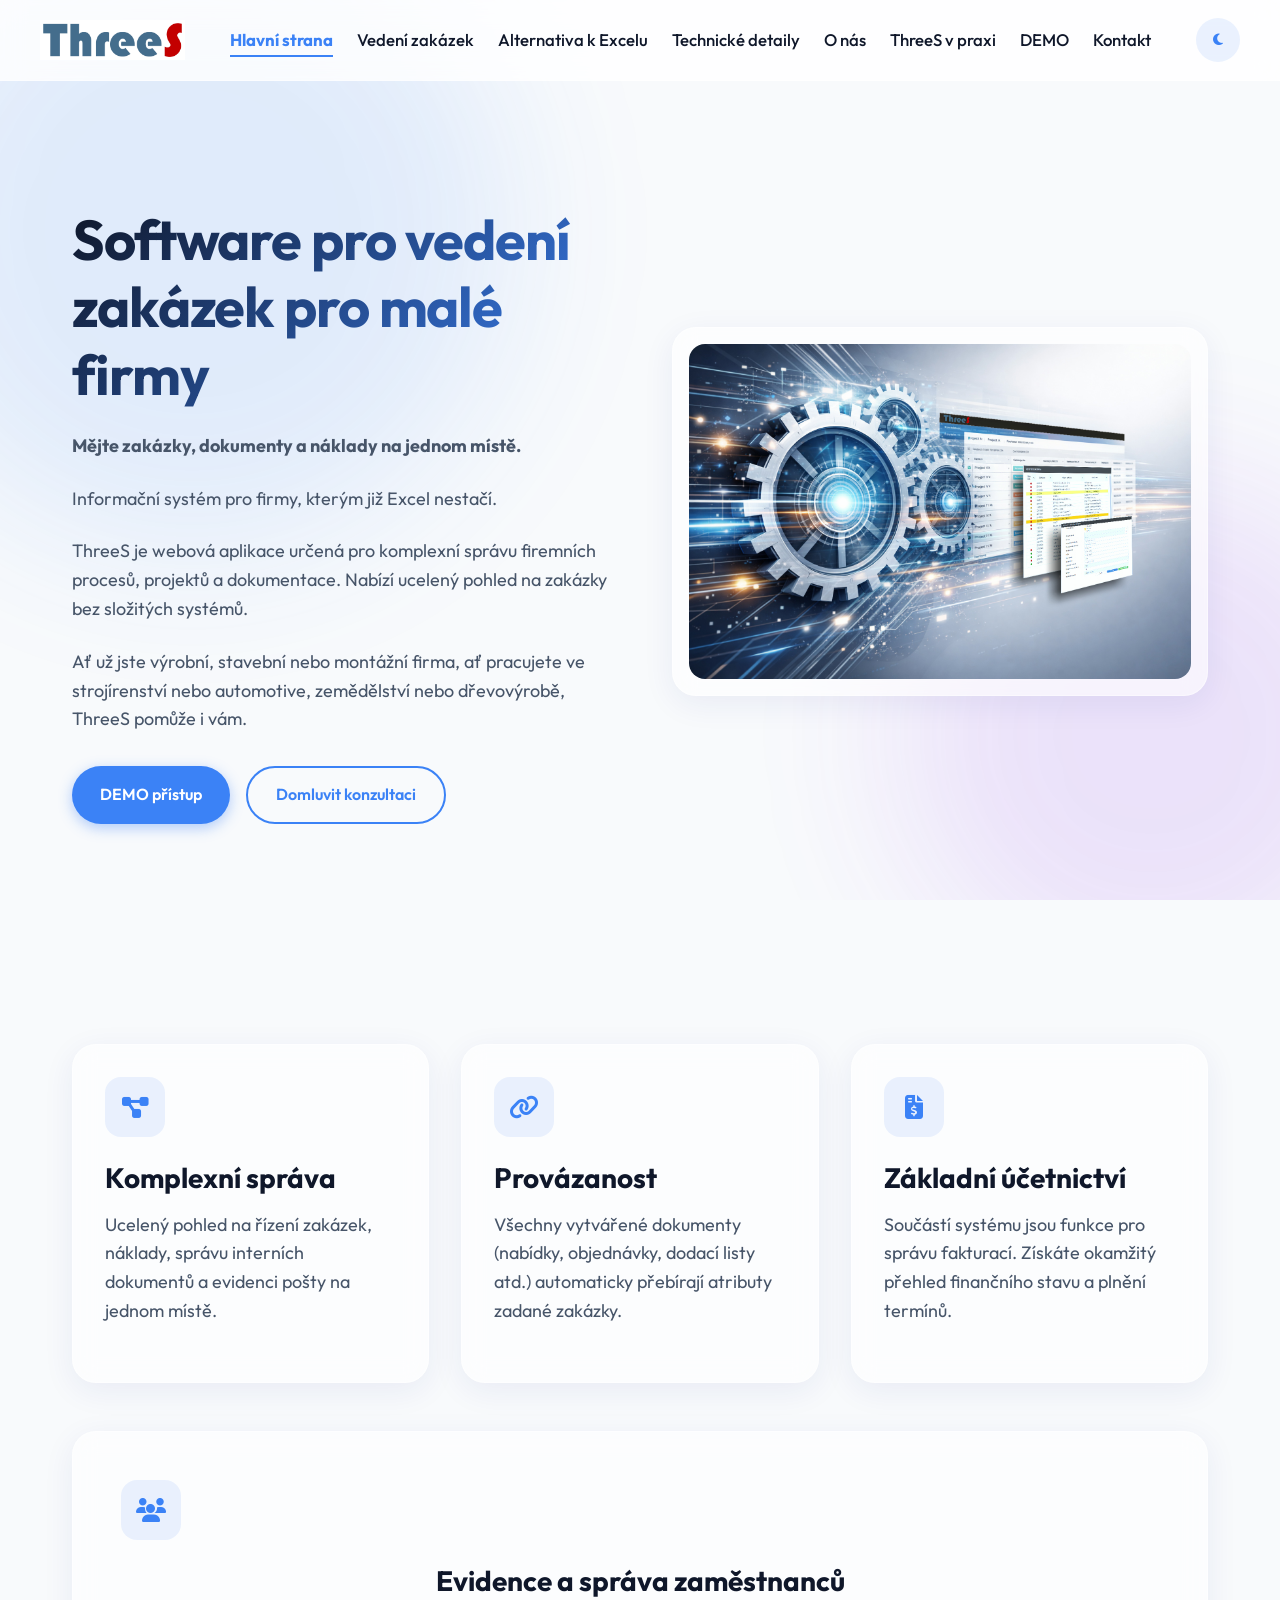
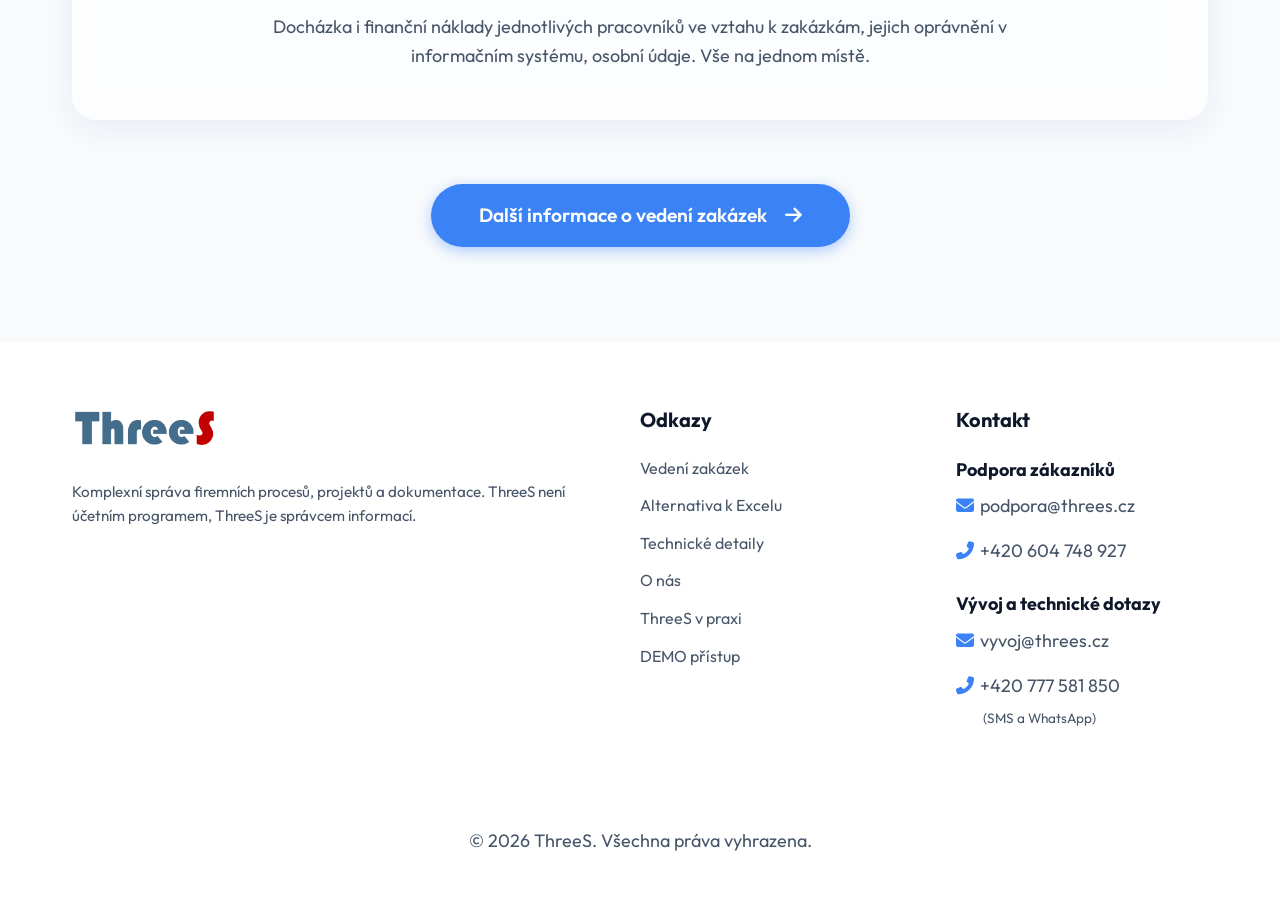
==== index.html @ 2e1f3df0 "feat: replace favicon with SVG version for improved scalability and performance" ====
<!DOCTYPE html>
<html lang="cs">
<head>
    <meta charset="UTF-8">
    <meta name="viewport" content="width=device-width, initial-scale=1.0">
    <!-- Unikátní SEO Meta Tagy -->
    <title>Software pro vedení zakázek pro malé firmy | ThreeS</title>
    <meta name="description" content="Informační systém pro malé firmy, kterým již Excel nestačí. Mějte zakázky, dokumenty a náklady na jednom místě díky softwaru na řízení zakázek ThreeS.">
    <meta name="keywords" content="software na řízení zakázek, informační systém pro malé firmy, správce informací, evidence zakázek">
    <link rel="canonical" href="https://threes.cz/index.html">
    
    <!-- Open Graph / Facebook -->
    <meta property="og:type" content="website">
    <meta property="og:url" content="https://threes.cz/">
    <meta property="og:title" content="Software pro vedení zakázek pro malé firmy | ThreeS">
    <meta property="og:description" content="Informační systém pro malé firmy, kterým již Excel nestačí. Mějte zakázky, dokumenty a náklady na jednom místě.">
    <meta property="og:image" content="https://threes.cz/images/obrazek_1.jpg">

    <!-- Twitter -->
    <meta property="twitter:card" content="summary_large_image">
    <meta property="twitter:url" content="https://threes.cz/">
    <meta property="twitter:title" content="Software pro vedení zakázek pro malé firmy | ThreeS">
    <meta property="twitter:description" content="Informační systém pro malé firmy, kterým již Excel nestačí. Mějte zakázky, dokumenty a náklady na jednom místě.">
    <meta property="twitter:image" content="https://threes.cz/images/obrazek_1.jpg">

    <!-- Structured Data -->
    <script type="application/ld+json">
    {
      "@context": "https://schema.org",
      "@type": "SoftwareApplication",
      "name": "ThreeS",
      "operatingSystem": "Windows",
      "applicationCategory": "BusinessApplication",
      "description": "Informační systém pro malé firmy pro vedení zakázek, dokumentů a nákladů.",
      "offers": {
        "@type": "Offer",
        "price": "0",
        "priceCurrency": "CZK"
      }
    }
    </script>
    
    <link rel="icon" type="image/svg+xml" href="images/favicon.svg">
    <link rel="stylesheet" href="style.css">
    <link rel="stylesheet" href="https://cdnjs.cloudflare.com/ajax/libs/font-awesome/6.4.0/css/all.min.css">

    <!-- Google tag (gtag.js) -->
    <script async src="https://www.googletagmanager.com/gtag/js?id=G-LF1TDYRYJ9"></script>
    <script>
    window.dataLayer = window.dataLayer || [];
    function gtag(){dataLayer.push(arguments);}
    gtag('js', new Date());

    gtag('config', 'G-LF1TDYRYJ9');
    </script>
</head>
<body>
    <div class="bg-blobs">
        <div class="blob blob-1"></div>
        <div class="blob blob-2"></div>
    </div>

    <!-- Sdílený Header -->
    <header>
        <div class="container nav-container">
            <a href="index.html" class="logo">
                <img src="images/logo_ThreeS.jpg" alt="ThreeS Logo" id="nav-logo">
            </a>
            <nav class="nav-links">
                <a href="index.html">Hlavní strana</a>
                <a href="vedeni-zakazek.html">Vedení zakázek</a>
                <a href="alternativa-excel.html">Alternativa k Excelu</a>
                <a href="technicke-detaily.html">Technické detaily</a>
                <a href="o-nas.html">O nás</a>
                <a href="threes-praxe.html">ThreeS v praxi</a>
                <a href="demo.html">DEMO</a>
                <a href="kontakt.html">Kontakt</a>
            </nav>
            <button class="theme-toggle" id="theme-toggle" aria-label="Přepnout motiv">
                <i class="fas fa-moon"></i>
            </button>
        </div>
    </header>

    <!-- Homepage Obsah -->
    <section class="hero" id="domu">
        <div class="container hero-grid">
            <div class="hero-content reveal active">
                <h1>Software pro vedení zakázek pro malé firmy</h1>
                <p><strong>Mějte zakázky, dokumenty a náklady na jednom místě.</strong></p>
                <p>Informační systém pro firmy, kterým již Excel nestačí.</p>
                <p>ThreeS je webová aplikace určená pro komplexní správu firemních procesů, projektů a dokumentace. Nabízí ucelený pohled na zakázky bez složitých systémů.</p>
                <p>Ať už jste výrobní, stavební nebo montážní firma, ať pracujete ve strojírenství nebo automotive, zemědělství nebo dřevovýrobě, ThreeS pomůže i vám.</p>
                
                <div class="hero-actions">
                    <a href="demo.html" class="btn btn-primary">DEMO přístup</a>
                    <a href="mailto:podpora@threes.cz" class="btn btn-outline">Domluvit konzultaci</a>
                </div>
            </div>
            
            <div class="hero-image-wrap reveal active">
                <!-- Interaktivní bublina jako tooltip na :hover -->
                <div class="glass-card" data-tooltip="Přesnost. Spolehlivost. Řád. ThreeS.">
                    <img src="images/obrazek_1.jpg" alt="Aplikace ThreeS ukázka" loading="lazy">
                </div>
            </div>
        </div>
    </section>

    <!-- Funkce sekce stávající jako dříve, avšak s přesunem do kontextu v2 -->
    <section class="section">
        <div class="container">
            <div class="features-grid">
                <div class="glass-card feature-card reveal">
                    <div class="feature-icon"><i class="fas fa-project-diagram"></i></div>
                    <h3>Komplexní správa</h3>
                    <p>Ucelený pohled na řízení zakázek, náklady, správu interních dokumentů a evidenci pošty na jednom místě.</p>
                </div>
                <div class="glass-card feature-card reveal" style="transition-delay: 0.1s;">
                    <div class="feature-icon"><i class="fas fa-link"></i></div>
                    <h3>Provázanost</h3>
                    <p>Všechny vytvářené dokumenty (nabídky, objednávky, dodací listy atd.) automaticky přebírají atributy zadané zakázky.</p>
                </div>
                <div class="glass-card feature-card reveal" style="transition-delay: 0.2s;">
                    <div class="feature-icon"><i class="fas fa-file-invoice-dollar"></i></div>
                    <h3>Základní účetnictví</h3>
                    <p>Součástí systému jsou funkce pro správu fakturací. Získáte okamžitý přehled finančního stavu a plnění termínů.</p>
                </div>
            </div>
            
            <div class="glass-card reveal" style="margin-top: 3rem; text-align: center; padding: 3rem;">
                <div class="feature-icon" style="justify-content: center;"><i class="fas fa-users"></i></div>
                <h3 style="margin-top: 1rem;">Evidence a správa zaměstnanců</h3>
                <p style="max-width: 800px; margin: 0 auto;">Docházka i finanční náklady jednotlivých pracovníků ve vztahu k zakázkám, jejich oprávnění v informačním systému, osobní údaje. Vše na jednom místě.</p>
            </div>
            
            <div class="has-text-centered" style="margin-top: 4rem; text-align: center;">
                <a href="vedeni-zakazek.html" class="btn btn-primary" style="padding: 1rem 3rem; font-size: 1.2rem;">Další informace o vedení zakázek <i class="fas fa-arrow-right" style="margin-left: 10px;"></i></a>
            </div>
        </div>
    </section>

    <!-- Sdílený Footer -->
    <footer>
        <div class="container">
            <div class="footer-grid">
                <div class="footer-col">
                    <a href="index.html" class="logo" style="margin-bottom: 1rem; display: inline-flex;">
                        <img src="images/logo_ThreeS.jpg" alt="ThreeS Logo">
                    </a>
                    <p style="font-size: 0.95rem; margin-top: 1rem;">Komplexní správa firemních procesů, projektů a dokumentace. ThreeS není účetním programem, ThreeS je správcem informací.</p>
                </div>
                <div class="footer-col">
                    <h3>Odkazy</h3>
                    <ul class="footer-links">
                        <li><a href="vedeni-zakazek.html">Vedení zakázek</a></li>
                        <li><a href="alternativa-excel.html">Alternativa k Excelu</a></li>
                        <li><a href="technicke-detaily.html">Technické detaily</a></li>
                        <li><a href="o-nas.html">O nás</a></li>
                        <li><a href="threes-praxe.html">ThreeS v praxi</a></li>
                        <li><a href="demo.html">DEMO přístup</a></li>
                    </ul>
                </div>
                <div class="footer-col footer-contact">
                    <h3>Kontakt</h3>
                    <p style="font-weight: bold; margin-bottom: 0.5rem; color: var(--text-primary);">Podpora zákazníků</p>
                    <p><a href="mailto:podpora@threes.cz" style="color: inherit; text-decoration: none;"><i class="fas fa-envelope" style="color: var(--accent-color); width: 20px;"></i> podpora@threes.cz</a></p>
                    <p><a href="tel:+420604748927" style="color: inherit; text-decoration: none;"><i class="fas fa-phone-alt" style="color: var(--accent-color); width: 20px;"></i> +420 604 748 927</a></p>
                    
                    <p style="font-weight: bold; margin-top: 1.5rem; margin-bottom: 0.5rem; color: var(--text-primary);">Vývoj a technické dotazy</p>
                    <p><a href="mailto:vyvoj@threes.cz" style="color: inherit; text-decoration: none;"><i class="fas fa-envelope" style="color: var(--accent-color); width: 20px;"></i> vyvoj@threes.cz</a></p>
                    <p><a href="tel:+420777581850" style="color: inherit; text-decoration: none;"><i class="fas fa-phone-alt" style="color: var(--accent-color); width: 20px;"></i> +420 777 581 850</a></p>
                    <p style="font-size: 0.85rem; padding-left: 1.7rem; margin-top: -0.5rem;">(SMS a WhatsApp)</p>
                </div>
            </div>
            <div class="footer-bottom">
                <p>&copy; 2026 ThreeS. Všechna práva vyhrazena.</p>
            </div>
        </div>
    </footer>

    <!-- Skripty -->
    <script src="script.js"></script>
</body>
</html>
---- style.css ----
/* style.css */
@import url('https://fonts.googleapis.com/css2?family=Outfit:wght@300;400;500;600;700;800&display=swap');

:root {
    /* Light Mode Variables */
    --bg-primary: #f8fafc;
    --bg-secondary: #ffffff;
    --text-primary: #0f172a;
    --text-secondary: #475569;
    --accent-color: #3b82f6;
    --accent-hover: #2563eb;
    --accent-light: rgba(59, 130, 246, 0.1);

    --header-bg: rgba(255, 255, 255, 0.8);
    --card-bg: rgba(255, 255, 255, 0.6);
    --card-border: rgba(255, 255, 255, 0.4);
    --glass-shadow: 0 8px 32px 0 rgba(31, 38, 135, 0.07);
    --glass-backdrop: blur(12px);

    --transition: all 0.3s cubic-bezier(0.4, 0, 0.2, 1);
}

[data-theme="dark"] {
    /* Dark Mode Variables */
    --bg-primary: #0f172a;
    --bg-secondary: #1e293b;
    --text-primary: #f8fafc;
    --text-secondary: #cbd5e1;
    --accent-color: #60a5fa;
    --accent-hover: #93c5fd;
    --accent-light: rgba(96, 165, 250, 0.15);

    --header-bg: rgba(15, 23, 42, 0.85);
    --card-bg: rgba(30, 41, 59, 0.6);
    --card-border: rgba(255, 255, 255, 0.05);
    --glass-shadow: 0 8px 32px 0 rgba(0, 0, 0, 0.4);
}

* {
    margin: 0;
    padding: 0;
    box-sizing: border-box;
}

html {
    scroll-behavior: smooth;
}

body {
    font-family: 'Outfit', sans-serif;
    background-color: var(--bg-primary);
    color: var(--text-primary);
    line-height: 1.6;
    transition: background-color var(--transition), color var(--transition);
    overflow-x: hidden;
}

/* Background elements */
.bg-blobs {
    position: fixed;
    top: 0;
    left: 0;
    width: 100vw;
    height: 100vh;
    z-index: -1;
    overflow: hidden;
    pointer-events: none;
}

.blob {
    position: absolute;
    border-radius: 50%;
    filter: blur(80px);
    opacity: 0.6;
    animation: float 10s infinite alternate ease-in-out;
}

.blob-1 {
    top: -10%;
    left: -10%;
    width: 50vw;
    height: 50vw;
    background: rgba(59, 130, 246, 0.2);
    animation-delay: 0s;
}

.blob-2 {
    bottom: -10%;
    right: -10%;
    width: 40vw;
    height: 40vw;
    background: rgba(147, 51, 234, 0.2);
    animation-delay: -5s;
}

[data-theme="dark"] .blob-1 {
    background: rgba(37, 99, 235, 0.3);
}

[data-theme="dark"] .blob-2 {
    background: rgba(126, 34, 206, 0.3);
}

@keyframes float {
    0% {
        transform: translate(0, 0) scale(1);
    }

    100% {
        transform: translate(5%, 5%) scale(1.1);
    }
}

/* Typography */
h1,
h2,
h3,
h4,
h5,
h6 {
    font-weight: 700;
    line-height: 1.2;
    margin-bottom: 1rem;
    color: var(--text-primary);
}

h1 {
    font-size: 3.5rem;
    letter-spacing: -0.02em;
}

h2 {
    font-size: 2.5rem;
    letter-spacing: -0.01em;
}

h3 {
    font-size: 1.75rem;
}

p {
    margin-bottom: 1.5rem;
    color: var(--text-secondary);
    font-size: 1.125rem;
}

a {
    color: var(--accent-color);
    text-decoration: none;
    transition: var(--transition);
}

a:hover {
    color: var(--accent-hover);
}

/* Common Layout */
.container {
    width: 100%;
    max-width: 1200px;
    margin: 0 auto;
    padding: 0 2rem;
}

.section {
    padding: 6rem 0;
}

/* Header & Navigation */
header {
    position: fixed;
    top: 0;
    left: 0;
    width: 100%;
    z-index: 1000;
    background: var(--header-bg);
    backdrop-filter: var(--glass-backdrop);
    -webkit-backdrop-filter: var(--glass-backdrop);
    border-bottom: 1px solid var(--card-border);
    transition: var(--transition);
}

header.scrolled {
    box-shadow: var(--glass-shadow);
}

.nav-container {
    display: flex;
    justify-content: space-between;
    align-items: center;
    min-height: 80px;
    padding: 1rem 0;
    flex-wrap: wrap;
    gap: 1rem;
}

.logo {
    display: flex;
    align-items: center;
    gap: 1rem;
    font-weight: 800;
    font-size: 1.75rem;
    color: var(--text-primary);
}

.logo img {
    height: 40px;
    width: auto;
    mix-blend-mode: multiply;
    /* Make the white background transparent against the light container */
}

[data-theme="dark"] .logo img {
    /* Invert colors: white bg becomes black, colored text becomes inverted.
       Hue-rotate: restores original color hues.
       Brightness: slightly boosts the text visibility. */
    filter: invert(1) hue-rotate(180deg) brightness(1.2);
    /* Drop the black background against the dark container */
    mix-blend-mode: screen;
}

.nav-links {
    display: flex;
    flex-wrap: wrap;
    gap: 1.5rem;
    align-items: center;
    justify-content: center;
}

.nav-links a {
    color: var(--text-primary);
    font-weight: 500;
    font-size: 1.05rem;
    position: relative;
}

.nav-links a::after {
    content: '';
    position: absolute;
    width: 0;
    height: 2px;
    bottom: -4px;
    left: 0;
    background-color: var(--accent-color);
    transition: var(--transition);
}

.nav-links a:hover::after,
.nav-links a.nav-active::after {
    width: 100%;
}

.nav-links a.nav-active {
    color: var(--accent-color);
    font-weight: 700;
}

/* Buttons & Controls */
.btn {
    display: inline-flex;
    align-items: center;
    justify-content: center;
    padding: 0.875rem 1.75rem;
    border-radius: 9999px;
    font-weight: 600;
    font-size: 1rem;
    cursor: pointer;
    transition: var(--transition);
    border: none;
    gap: 0.5rem;
}

.btn-primary {
    background: var(--accent-color);
    color: #fff;
    box-shadow: 0 4px 14px 0 rgba(59, 130, 246, 0.39);
}

.btn-primary:hover {
    background: var(--accent-hover);
    transform: translateY(-2px);
    box-shadow: 0 6px 20px rgba(59, 130, 246, 0.4);
    color: #fff;
}

.btn-outline {
    background: transparent;
    border: 2px solid var(--accent-color);
    color: var(--accent-color);
}

.btn-outline:hover {
    background: var(--accent-light);
    transform: translateY(-2px);
}

.theme-toggle {
    background: var(--accent-light);
    border: none;
    width: 44px;
    height: 44px;
    border-radius: 50%;
    cursor: pointer;
    display: flex;
    align-items: center;
    justify-content: center;
    color: var(--accent-color);
    transition: var(--transition);
}

.theme-toggle:hover {
    background: var(--accent-color);
    color: #fff;
    transform: rotate(15deg);
}

/* Hero Section */
.hero {
    min-height: 100vh;
    display: flex;
    align-items: center;
    padding-top: 130px;
    position: relative;
}

.hero-grid {
    display: grid;
    grid-template-columns: 1fr 1fr;
    gap: 4rem;
    align-items: center;
}

.hero-content h1 {
    margin-bottom: 1.5rem;
    background: linear-gradient(135deg, var(--text-primary), var(--accent-color));
    -webkit-background-clip: text;
    background-clip: text;
    -webkit-text-fill-color: transparent;
}

.hero-actions {
    display: flex;
    gap: 1rem;
    margin-top: 2rem;
}

.hero-image-wrap {
    position: relative;
}

.glass-card {
    background: var(--card-bg);
    backdrop-filter: var(--glass-backdrop);
    -webkit-backdrop-filter: var(--glass-backdrop);
    border: 1px solid var(--card-border);
    border-radius: 24px;
    padding: 2.5rem;
    box-shadow: var(--glass-shadow);
    transition: transform 0.3s ease, box-shadow 0.3s ease;
}

.hero-image-wrap .glass-card {
    padding: 1rem;
    transform-style: preserve-3d;
    perspective: 1000px;
    animation: float-card 6s infinite ease-in-out;
}

@keyframes float-card {

    0%,
    100% {
        transform: translateY(0) rotateX(2deg) rotateY(-2deg);
    }

    50% {
        transform: translateY(-15px) rotateX(-2deg) rotateY(2deg);
    }
}

.hero-image-wrap img {
    width: 100%;
    height: auto;
    border-radius: 16px;
    display: block;
}

/* Features Section */
.features-grid {
    display: grid;
    grid-template-columns: repeat(auto-fit, minmax(300px, 1fr));
    gap: 2rem;
    margin-top: 3rem;
}

.feature-card {
    padding: 2rem;
    height: 100%;
}

.feature-card:hover {
    transform: translateY(-5px);
    box-shadow: 0 15px 35px rgba(0, 0, 0, 0.1);
}

[data-theme="dark"] .feature-card:hover {
    box-shadow: 0 15px 35px rgba(0, 0, 0, 0.4);
}

.feature-icon {
    width: 60px;
    height: 60px;
    background: var(--accent-light);
    color: var(--accent-color);
    border-radius: 16px;
    display: flex;
    align-items: center;
    justify-content: center;
    font-size: 1.5rem;
    margin-bottom: 1.5rem;
}

/* Modules Section */
.img-left {
    grid-template-columns: 1fr 1fr;
    gap: 4rem;
    align-items: center;
    margin-bottom: 6rem;
}

.img-right {
    grid-template-columns: 1fr 1fr;
    gap: 4rem;
    align-items: center;
    margin-bottom: 6rem;
}

.module-img {
    width: 100%;
    border-radius: 16px;
    box-shadow: var(--glass-shadow);
}

/* CTA Section */
.cta-section {
    text-align: center;
    position: relative;
    padding: 8rem 0;
    overflow: hidden;
}

.cta-box {
    max-width: 800px;
    margin: 0 auto;
    position: relative;
    z-index: 2;
}

.cta-box h2 {
    font-size: 3rem;
    margin-bottom: 1.5rem;
}

/* Footer */
footer {
    background: var(--bg-secondary);
    padding: 4rem 0 2rem;
    border-top: 1px solid var(--card-border);
}

.footer-grid {
    display: grid;
    grid-template-columns: 2fr 1fr 1fr;
    gap: 4rem;
    margin-bottom: 3rem;
}

.footer-col h3 {
    font-size: 1.25rem;
    margin-bottom: 1.5rem;
}

.footer-links {
    list-style: none;
}

.footer-links li {
    margin-bottom: 0.75rem;
}

.footer-links a {
    color: var(--text-secondary);
}

.footer-links a:hover {
    color: var(--accent-color);
}

.footer-contact p {
    display: flex;
    align-items: center;
    gap: 0.75rem;
    margin-bottom: 1rem;
}

.footer-bottom {
    text-align: center;
    padding-top: 2rem;
    border-top: 1px solid var(--card-border);
    color: var(--text-secondary);
}

/* Animations (Scroll reveal) */
.reveal {
    opacity: 0;
    transform: translateY(30px);
    transition: all 0.8s ease-out;
}

.reveal.active {
    opacity: 1;
    transform: translateY(0);
}

/* Details Page specific */
.page-header {
    padding: 12rem 0 4rem;
    text-align: center;
    background: linear-gradient(180deg, var(--bg-secondary) 0%, var(--bg-primary) 100%);
}

.detail-content {
    max-width: 800px;
    margin: 0 auto;
    background: var(--card-bg);
    backdrop-filter: var(--glass-backdrop);
    -webkit-backdrop-filter: var(--glass-backdrop);
    border: 1px solid var(--card-border);
    border-radius: 24px;
    padding: 3rem;
    box-shadow: var(--glass-shadow);
}

.detail-section {
    margin-bottom: 3rem;
}

.detail-section:last-child {
    margin-bottom: 0;
}

.detail-section h3 {
    color: var(--accent-color);
    border-bottom: 1px dashed var(--card-border);
    padding-bottom: 0.5rem;
    margin-bottom: 1.5rem;
    display: flex;
    align-items: center;
    gap: 0.75rem;
}

.detail-list {
    list-style: none;
}

.detail-list li {
    position: relative;
    padding-left: 2rem;
    margin-bottom: 1.25rem;
    color: var(--text-secondary);
}

.detail-list li::before {
    content: '→';
    position: absolute;
    left: 0;
    color: var(--accent-color);
    font-weight: bold;
}

.detail-list strong {
    color: var(--text-primary);
}

/* Responsive */
@media (max-width: 992px) {

    .hero-grid,
    .img-left,
    .img-right,
    .footer-grid {
        grid-template-columns: 1fr;
        gap: 3rem;
    }

    .img-right .glass-card:first-child {
        order: 2;
    }

    h1 {
        font-size: 2.75rem;
    }

    h2 {
        font-size: 2rem;
    }
}

@media (max-width: 768px) {
    .nav-links {
        display: none;
        /* Mobile menu could be added here */
    }

    .section {
        padding: 4rem 0;
    }

    .hero {
        padding-top: 100px;
        min-height: auto;
    }
}

/* Tooltip Styles */
[data-tooltip] {
    position: relative;
    display: inline-block;
    cursor: pointer;
}

[data-tooltip]::after {
    content: attr(data-tooltip);
    position: absolute;
    bottom: 110%;
    left: 50%;
    transform: translateX(-50%) translateY(10px);
    background-color: var(--accent-color);
    color: #fff;
    padding: 0.75rem 1.25rem;
    border-radius: 8px;
    font-size: 0.95rem;
    font-weight: 600;
    white-space: nowrap;
    opacity: 0;
    visibility: hidden;
    transition: all 0.3s cubic-bezier(0.68, -0.55, 0.265, 1.55);
    box-shadow: 0 10px 25px rgba(59, 130, 246, 0.4);
    z-index: 100;
    pointer-events: none;
}

[data-tooltip]::before {
    content: '';
    position: absolute;
    bottom: 105%;
    left: 50%;
    transform: translateX(-50%);
    border-width: 6px;
    border-style: solid;
    border-color: var(--accent-color) transparent transparent transparent;
    opacity: 0;
    visibility: hidden;
    transition: all 0.3s cubic-bezier(0.68, -0.55, 0.265, 1.55);
    z-index: 100;
}

[data-tooltip]:hover::after {
    opacity: 1;
    visibility: visible;
    transform: translateX(-50%) translateY(0);
}

[data-tooltip]:hover::before {
    opacity: 1;
    visibility: visible;
}
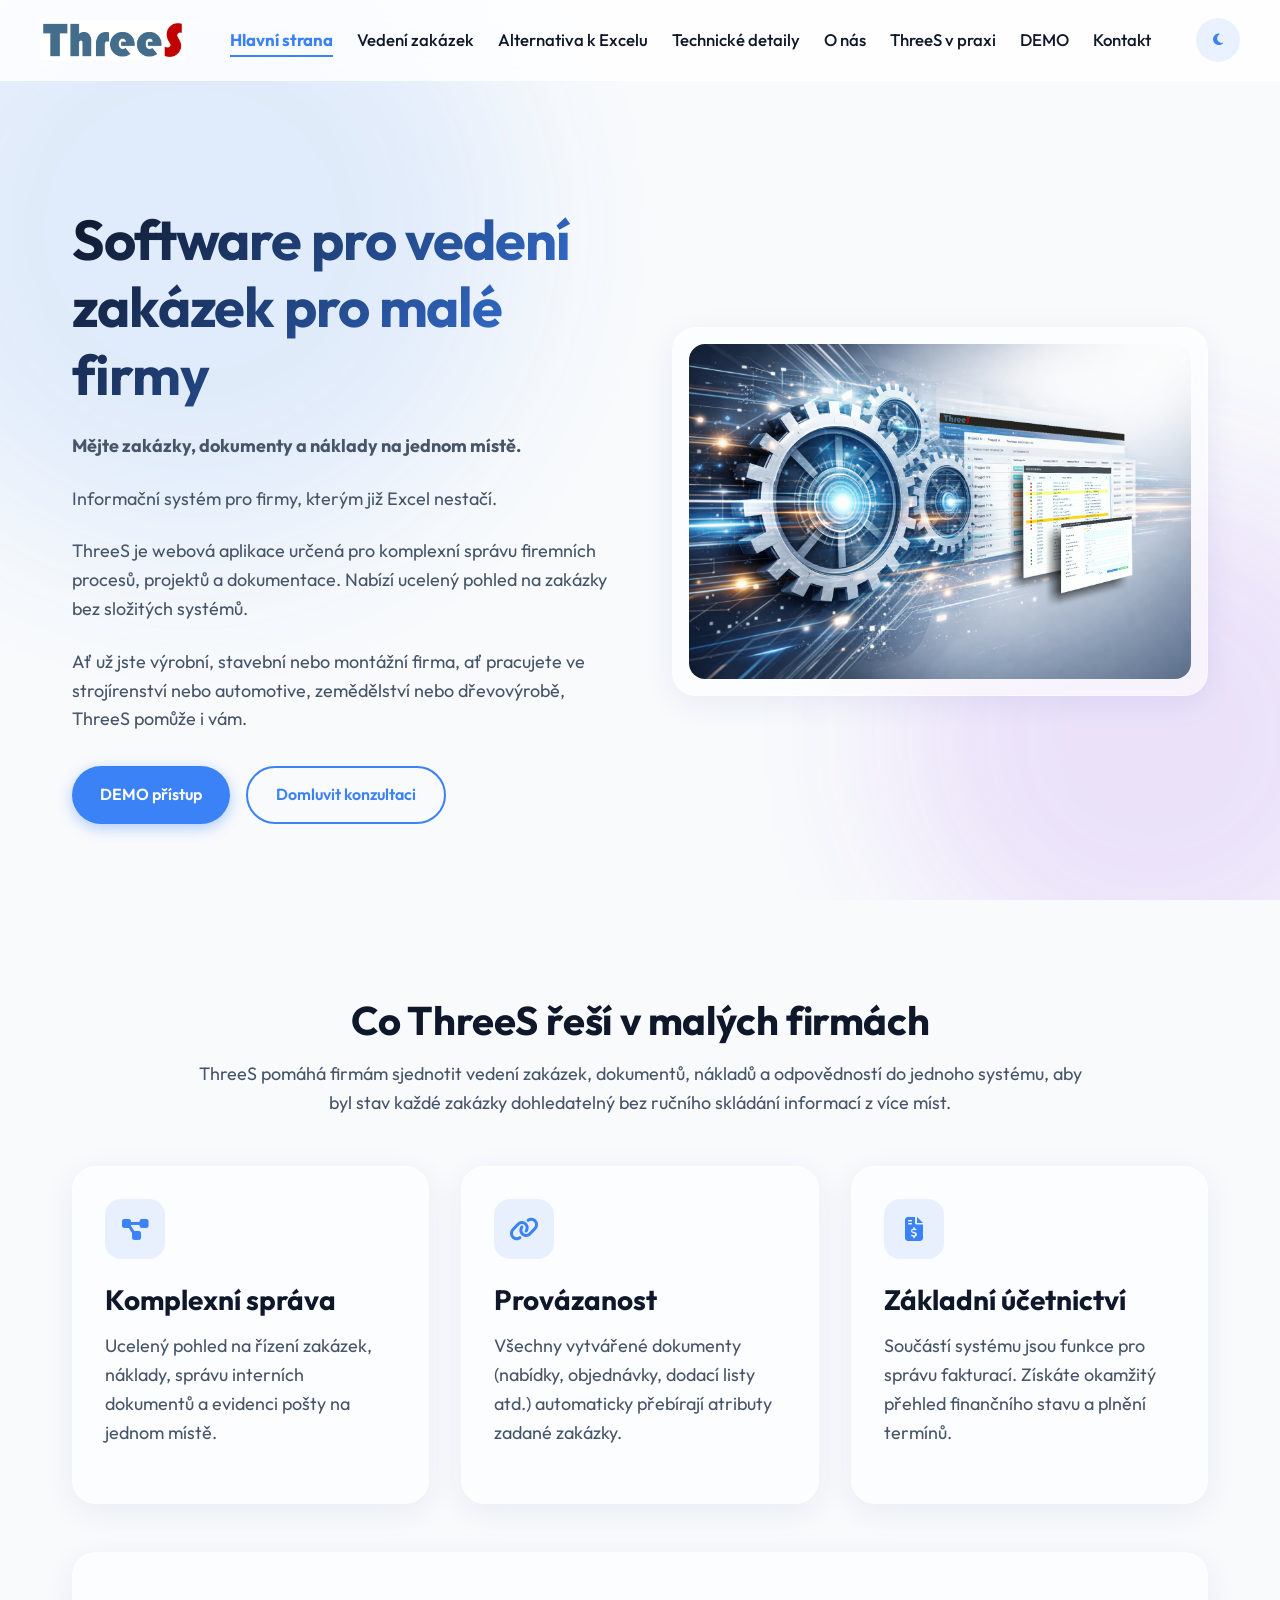
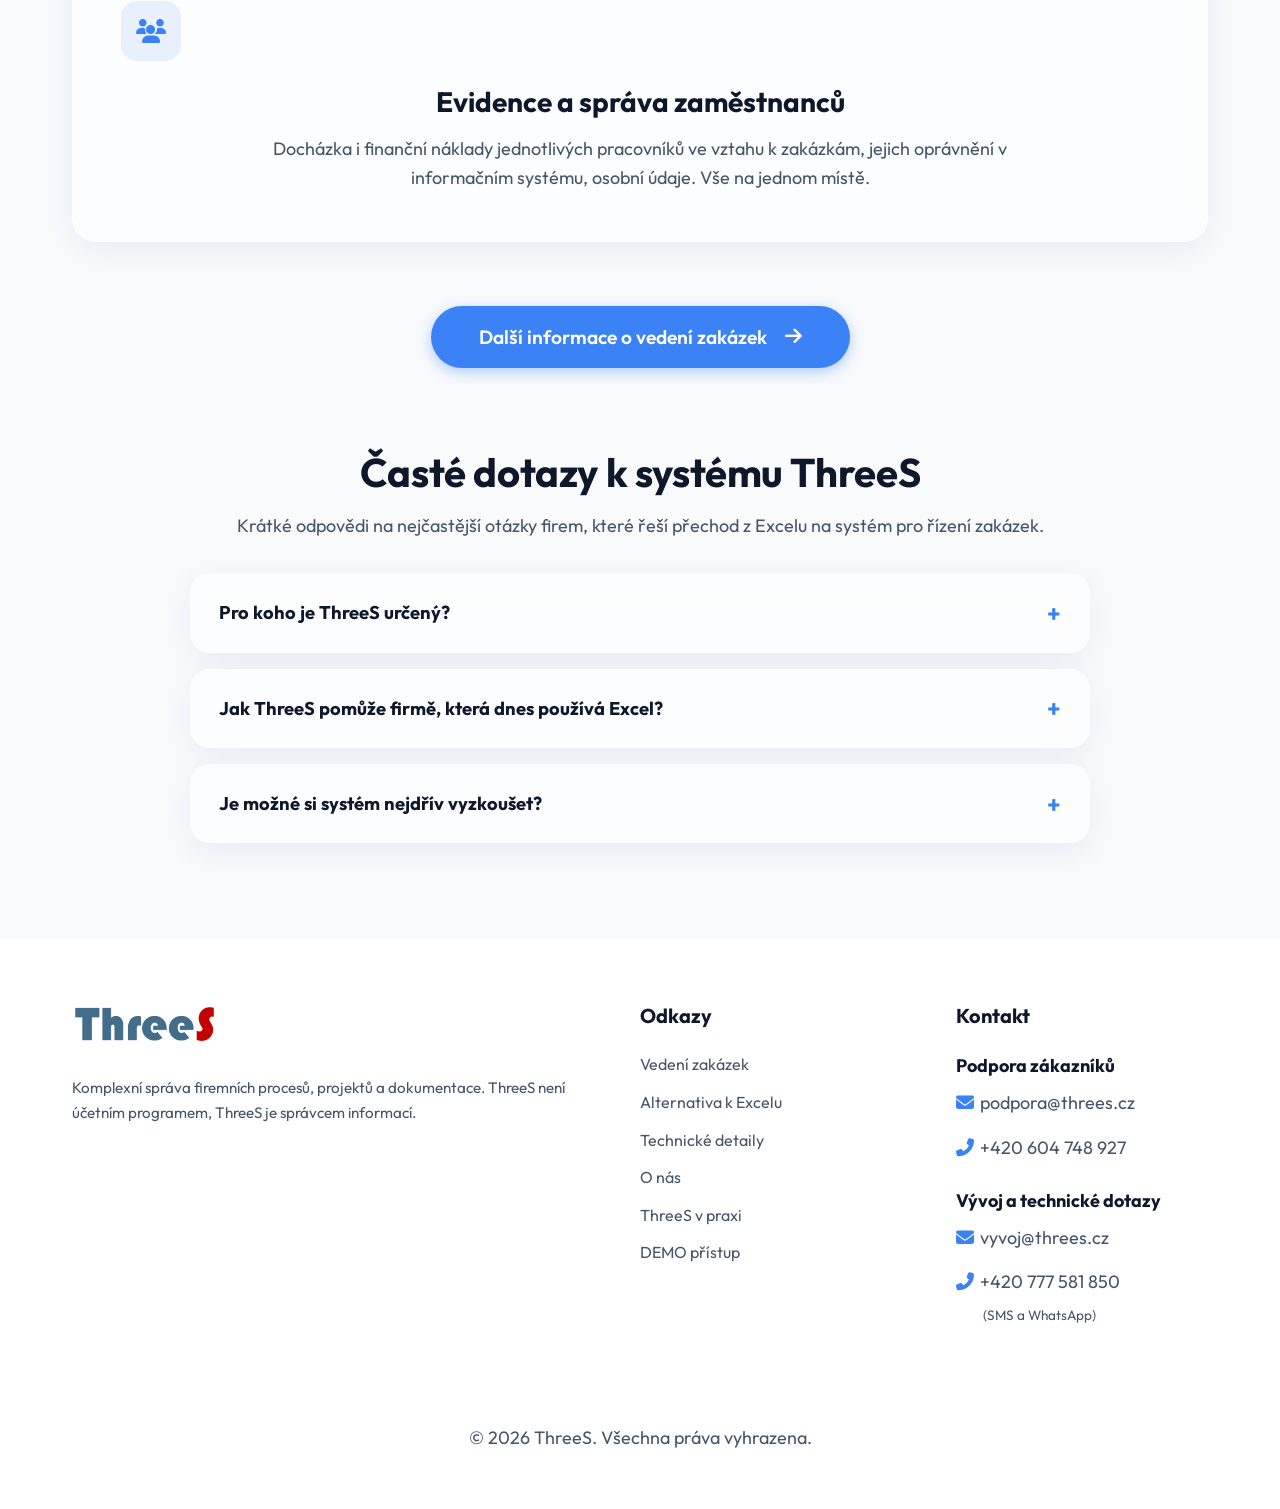
==== commit f2721ee9: "Update titles and descriptions for SEO optimization across multiple pages; enhance content clarity a" ====
--- a/index.html
+++ b/index.html
@@ -7,7 +7,7 @@
     <title>Software pro vedení zakázek pro malé firmy | ThreeS</title>
     <meta name="description" content="Informační systém pro malé firmy, kterým již Excel nestačí. Mějte zakázky, dokumenty a náklady na jednom místě díky softwaru na řízení zakázek ThreeS.">
     <meta name="keywords" content="software na řízení zakázek, informační systém pro malé firmy, správce informací, evidence zakázek">
-    <link rel="canonical" href="https://threes.cz/index.html">
+    <link rel="canonical" href="https://threes.cz/">
     
     <!-- Open Graph / Facebook -->
     <meta property="og:type" content="website">
@@ -24,23 +24,79 @@
     <meta property="twitter:image" content="https://threes.cz/images/obrazek_1.jpg">
 
     <!-- Structured Data -->
-    <script type="application/ld+json">
-    {
-      "@context": "https://schema.org",
-      "@type": "SoftwareApplication",
-      "name": "ThreeS",
-      "operatingSystem": "Windows",
-      "applicationCategory": "BusinessApplication",
-      "description": "Informační systém pro malé firmy pro vedení zakázek, dokumentů a nákladů.",
-      "offers": {
-        "@type": "Offer",
-        "price": "0",
-        "priceCurrency": "CZK"
-      }
-    }
-    </script>
+        <script type="application/ld+json">
+        {
+            "@context": "https://schema.org",
+            "@graph": [
+                {
+                    "@type": "SoftwareApplication",
+                    "name": "ThreeS",
+                    "url": "https://threes.cz/",
+                    "operatingSystem": "Windows",
+                    "applicationCategory": "BusinessApplication",
+                    "description": "Informační systém pro malé firmy pro vedení zakázek, dokumentů a nákladů.",
+                    "offers": {
+                        "@type": "Offer",
+                        "price": "0",
+                        "priceCurrency": "CZK"
+                    }
+                },
+                {
+                    "@type": "Organization",
+                    "name": "ThreeS",
+                    "url": "https://threes.cz/",
+                    "logo": "https://threes.cz/images/logo_ThreeS.jpg",
+                    "contactPoint": [
+                        {
+                            "@type": "ContactPoint",
+                            "contactType": "customer support",
+                            "email": "podpora@threes.cz",
+                            "telephone": "+420604748927",
+                            "availableLanguage": ["cs"]
+                        },
+                        {
+                            "@type": "ContactPoint",
+                            "contactType": "technical support",
+                            "email": "vyvoj@threes.cz",
+                            "telephone": "+420777581850",
+                            "availableLanguage": ["cs"]
+                        }
+                    ]
+                },
+                {
+                    "@type": "FAQPage",
+                    "mainEntity": [
+                        {
+                            "@type": "Question",
+                            "name": "Pro koho je ThreeS určený?",
+                            "acceptedAnswer": {
+                                "@type": "Answer",
+                                "text": "ThreeS je určený hlavně pro malé a středně malé firmy, které vedou zakázky, dokumenty a náklady a přestává jim stačit Excel nebo roztříštěné evidenční nástroje."
+                            }
+                        },
+                        {
+                            "@type": "Question",
+                            "name": "Co ThreeS řeší oproti Excelu?",
+                            "acceptedAnswer": {
+                                "@type": "Answer",
+                                "text": "ThreeS spojuje zakázky, dokumenty, komunikaci, termíny i náklady do jednoho prostředí. Díky tomu odpadá ruční přepisování dat, hledání verzí souborů a nejasný stav zakázky."
+                            }
+                        },
+                        {
+                            "@type": "Question",
+                            "name": "Jak lze ThreeS vyzkoušet?",
+                            "acceptedAnswer": {
+                                "@type": "Answer",
+                                "text": "Zájemci mohou požádat o demo přístup, online ukázku systému nebo nezávaznou konzultaci, při které projdeme současný způsob evidence zakázek a navrhneme vhodný postup."
+                            }
+                        }
+                    ]
+                }
+            ]
+        }
+        </script>
     
-    <link rel="icon" type="image/svg+xml" href="images/favicon.svg">
+    <link rel="icon" type="image/png" href="images/favicon_threes.png">
     <link rel="stylesheet" href="style.css">
     <link rel="stylesheet" href="https://cdnjs.cloudflare.com/ajax/libs/font-awesome/6.4.0/css/all.min.css">
 
@@ -110,6 +166,10 @@
     <!-- Funkce sekce stávající jako dříve, avšak s přesunem do kontextu v2 -->
     <section class="section">
         <div class="container">
+            <div class="reveal" style="text-align: center; max-width: 900px; margin: 0 auto 2rem auto;">
+                <h2>Co ThreeS řeší v malých firmách</h2>
+                <p>ThreeS pomáhá firmám sjednotit vedení zakázek, dokumentů, nákladů a odpovědností do jednoho systému, aby byl stav každé zakázky dohledatelný bez ručního skládání informací z více míst.</p>
+            </div>
             <div class="features-grid">
                 <div class="glass-card feature-card reveal">
                     <div class="feature-icon"><i class="fas fa-project-diagram"></i></div>
@@ -136,6 +196,27 @@
             
             <div class="has-text-centered" style="margin-top: 4rem; text-align: center;">
                 <a href="vedeni-zakazek.html" class="btn btn-primary" style="padding: 1rem 3rem; font-size: 1.2rem;">Další informace o vedení zakázek <i class="fas fa-arrow-right" style="margin-left: 10px;"></i></a>
+            </div>
+
+            <div class="faq-block reveal" style="margin-top: 5rem;">
+                <div class="faq-heading">
+                    <h2>Časté dotazy k systému ThreeS</h2>
+                    <p>Krátké odpovědi na nejčastější otázky firem, které řeší přechod z Excelu na systém pro řízení zakázek.</p>
+                </div>
+                <div class="faq-list">
+                    <details class="faq-item">
+                        <summary>Pro koho je ThreeS určený?</summary>
+                        <p>Pro malé firmy, které potřebují mít zakázky, dokumenty, komunikaci i náklady na jednom místě a chtějí odstranit chaos vznikající při práci v Excelu a e-mailu.</p>
+                    </details>
+                    <details class="faq-item">
+                        <summary>Jak ThreeS pomůže firmě, která dnes používá Excel?</summary>
+                        <p>Data se nezadávají opakovaně do více tabulek, dokumenty se vážou přímo k zakázce a odpovědní lidé vidí aktuální stav, termíny i ekonomiku bez ručního dohledávání.</p>
+                    </details>
+                    <details class="faq-item">
+                        <summary>Je možné si systém nejdřív vyzkoušet?</summary>
+                        <p>Ano. K dispozici je demo přístup, online ukázka systému i nezávazná konzultace, při které projdeme váš současný způsob evidence a ukážeme vhodné použití ThreeS.</p>
+                    </details>
+                </div>
             </div>
         </div>
     </section>
--- a/style.css
+++ b/style.css
@@ -1,677 +1,736 @@
-/* style.css */
-@import url('https://fonts.googleapis.com/css2?family=Outfit:wght@300;400;500;600;700;800&display=swap');
-
-:root {
-    /* Light Mode Variables */
-    --bg-primary: #f8fafc;
-    --bg-secondary: #ffffff;
-    --text-primary: #0f172a;
-    --text-secondary: #475569;
-    --accent-color: #3b82f6;
-    --accent-hover: #2563eb;
-    --accent-light: rgba(59, 130, 246, 0.1);
-
-    --header-bg: rgba(255, 255, 255, 0.8);
-    --card-bg: rgba(255, 255, 255, 0.6);
-    --card-border: rgba(255, 255, 255, 0.4);
-    --glass-shadow: 0 8px 32px 0 rgba(31, 38, 135, 0.07);
-    --glass-backdrop: blur(12px);
-
-    --transition: all 0.3s cubic-bezier(0.4, 0, 0.2, 1);
-}
-
-[data-theme="dark"] {
-    /* Dark Mode Variables */
-    --bg-primary: #0f172a;
-    --bg-secondary: #1e293b;
-    --text-primary: #f8fafc;
-    --text-secondary: #cbd5e1;
-    --accent-color: #60a5fa;
-    --accent-hover: #93c5fd;
-    --accent-light: rgba(96, 165, 250, 0.15);
-
-    --header-bg: rgba(15, 23, 42, 0.85);
-    --card-bg: rgba(30, 41, 59, 0.6);
-    --card-border: rgba(255, 255, 255, 0.05);
-    --glass-shadow: 0 8px 32px 0 rgba(0, 0, 0, 0.4);
-}
-
-* {
-    margin: 0;
-    padding: 0;
-    box-sizing: border-box;
-}
-
-html {
-    scroll-behavior: smooth;
-}
-
-body {
-    font-family: 'Outfit', sans-serif;
-    background-color: var(--bg-primary);
-    color: var(--text-primary);
-    line-height: 1.6;
-    transition: background-color var(--transition), color var(--transition);
-    overflow-x: hidden;
-}
-
-/* Background elements */
-.bg-blobs {
-    position: fixed;
-    top: 0;
-    left: 0;
-    width: 100vw;
-    height: 100vh;
-    z-index: -1;
-    overflow: hidden;
-    pointer-events: none;
-}
-
-.blob {
-    position: absolute;
-    border-radius: 50%;
-    filter: blur(80px);
-    opacity: 0.6;
-    animation: float 10s infinite alternate ease-in-out;
-}
-
-.blob-1 {
-    top: -10%;
-    left: -10%;
-    width: 50vw;
-    height: 50vw;
-    background: rgba(59, 130, 246, 0.2);
-    animation-delay: 0s;
-}
-
-.blob-2 {
-    bottom: -10%;
-    right: -10%;
-    width: 40vw;
-    height: 40vw;
-    background: rgba(147, 51, 234, 0.2);
-    animation-delay: -5s;
-}
-
-[data-theme="dark"] .blob-1 {
-    background: rgba(37, 99, 235, 0.3);
-}
-
-[data-theme="dark"] .blob-2 {
-    background: rgba(126, 34, 206, 0.3);
-}
-
-@keyframes float {
-    0% {
-        transform: translate(0, 0) scale(1);
-    }
-
-    100% {
-        transform: translate(5%, 5%) scale(1.1);
-    }
-}
-
-/* Typography */
-h1,
-h2,
-h3,
-h4,
-h5,
-h6 {
-    font-weight: 700;
-    line-height: 1.2;
-    margin-bottom: 1rem;
-    color: var(--text-primary);
-}
-
-h1 {
-    font-size: 3.5rem;
-    letter-spacing: -0.02em;
-}
-
-h2 {
-    font-size: 2.5rem;
-    letter-spacing: -0.01em;
-}
-
-h3 {
-    font-size: 1.75rem;
-}
-
-p {
-    margin-bottom: 1.5rem;
-    color: var(--text-secondary);
-    font-size: 1.125rem;
-}
-
-a {
-    color: var(--accent-color);
-    text-decoration: none;
-    transition: var(--transition);
-}
-
-a:hover {
-    color: var(--accent-hover);
-}
-
-/* Common Layout */
-.container {
-    width: 100%;
-    max-width: 1200px;
-    margin: 0 auto;
-    padding: 0 2rem;
-}
-
-.section {
-    padding: 6rem 0;
-}
-
-/* Header & Navigation */
-header {
-    position: fixed;
-    top: 0;
-    left: 0;
-    width: 100%;
-    z-index: 1000;
-    background: var(--header-bg);
-    backdrop-filter: var(--glass-backdrop);
-    -webkit-backdrop-filter: var(--glass-backdrop);
-    border-bottom: 1px solid var(--card-border);
-    transition: var(--transition);
-}
-
-header.scrolled {
-    box-shadow: var(--glass-shadow);
-}
-
-.nav-container {
-    display: flex;
-    justify-content: space-between;
-    align-items: center;
-    min-height: 80px;
-    padding: 1rem 0;
-    flex-wrap: wrap;
-    gap: 1rem;
-}
-
-.logo {
-    display: flex;
-    align-items: center;
-    gap: 1rem;
-    font-weight: 800;
-    font-size: 1.75rem;
-    color: var(--text-primary);
-}
-
-.logo img {
-    height: 40px;
-    width: auto;
-    mix-blend-mode: multiply;
-    /* Make the white background transparent against the light container */
-}
-
-[data-theme="dark"] .logo img {
-    /* Invert colors: white bg becomes black, colored text becomes inverted.
-       Hue-rotate: restores original color hues.
-       Brightness: slightly boosts the text visibility. */
-    filter: invert(1) hue-rotate(180deg) brightness(1.2);
-    /* Drop the black background against the dark container */
-    mix-blend-mode: screen;
-}
-
-.nav-links {
-    display: flex;
-    flex-wrap: wrap;
-    gap: 1.5rem;
-    align-items: center;
-    justify-content: center;
-}
-
-.nav-links a {
-    color: var(--text-primary);
-    font-weight: 500;
-    font-size: 1.05rem;
-    position: relative;
-}
-
-.nav-links a::after {
-    content: '';
-    position: absolute;
-    width: 0;
-    height: 2px;
-    bottom: -4px;
-    left: 0;
-    background-color: var(--accent-color);
-    transition: var(--transition);
-}
-
-.nav-links a:hover::after,
-.nav-links a.nav-active::after {
-    width: 100%;
-}
-
-.nav-links a.nav-active {
-    color: var(--accent-color);
-    font-weight: 700;
-}
-
-/* Buttons & Controls */
-.btn {
-    display: inline-flex;
-    align-items: center;
-    justify-content: center;
-    padding: 0.875rem 1.75rem;
-    border-radius: 9999px;
-    font-weight: 600;
-    font-size: 1rem;
-    cursor: pointer;
-    transition: var(--transition);
-    border: none;
-    gap: 0.5rem;
-}
-
-.btn-primary {
-    background: var(--accent-color);
-    color: #fff;
-    box-shadow: 0 4px 14px 0 rgba(59, 130, 246, 0.39);
-}
-
-.btn-primary:hover {
-    background: var(--accent-hover);
-    transform: translateY(-2px);
-    box-shadow: 0 6px 20px rgba(59, 130, 246, 0.4);
-    color: #fff;
-}
-
-.btn-outline {
-    background: transparent;
-    border: 2px solid var(--accent-color);
-    color: var(--accent-color);
-}
-
-.btn-outline:hover {
-    background: var(--accent-light);
-    transform: translateY(-2px);
-}
-
-.theme-toggle {
-    background: var(--accent-light);
-    border: none;
-    width: 44px;
-    height: 44px;
-    border-radius: 50%;
-    cursor: pointer;
-    display: flex;
-    align-items: center;
-    justify-content: center;
-    color: var(--accent-color);
-    transition: var(--transition);
-}
-
-.theme-toggle:hover {
-    background: var(--accent-color);
-    color: #fff;
-    transform: rotate(15deg);
-}
-
-/* Hero Section */
-.hero {
-    min-height: 100vh;
-    display: flex;
-    align-items: center;
-    padding-top: 130px;
-    position: relative;
-}
-
-.hero-grid {
-    display: grid;
-    grid-template-columns: 1fr 1fr;
-    gap: 4rem;
-    align-items: center;
-}
-
-.hero-content h1 {
-    margin-bottom: 1.5rem;
-    background: linear-gradient(135deg, var(--text-primary), var(--accent-color));
-    -webkit-background-clip: text;
-    background-clip: text;
-    -webkit-text-fill-color: transparent;
-}
-
-.hero-actions {
-    display: flex;
-    gap: 1rem;
-    margin-top: 2rem;
-}
-
-.hero-image-wrap {
-    position: relative;
-}
-
-.glass-card {
-    background: var(--card-bg);
-    backdrop-filter: var(--glass-backdrop);
-    -webkit-backdrop-filter: var(--glass-backdrop);
-    border: 1px solid var(--card-border);
-    border-radius: 24px;
-    padding: 2.5rem;
-    box-shadow: var(--glass-shadow);
-    transition: transform 0.3s ease, box-shadow 0.3s ease;
-}
-
-.hero-image-wrap .glass-card {
-    padding: 1rem;
-    transform-style: preserve-3d;
-    perspective: 1000px;
-    animation: float-card 6s infinite ease-in-out;
-}
-
-@keyframes float-card {
-
-    0%,
-    100% {
-        transform: translateY(0) rotateX(2deg) rotateY(-2deg);
-    }
-
-    50% {
-        transform: translateY(-15px) rotateX(-2deg) rotateY(2deg);
-    }
-}
-
-.hero-image-wrap img {
-    width: 100%;
-    height: auto;
-    border-radius: 16px;
-    display: block;
-}
-
-/* Features Section */
-.features-grid {
-    display: grid;
-    grid-template-columns: repeat(auto-fit, minmax(300px, 1fr));
-    gap: 2rem;
-    margin-top: 3rem;
-}
-
-.feature-card {
-    padding: 2rem;
-    height: 100%;
-}
-
-.feature-card:hover {
-    transform: translateY(-5px);
-    box-shadow: 0 15px 35px rgba(0, 0, 0, 0.1);
-}
-
-[data-theme="dark"] .feature-card:hover {
-    box-shadow: 0 15px 35px rgba(0, 0, 0, 0.4);
-}
-
-.feature-icon {
-    width: 60px;
-    height: 60px;
-    background: var(--accent-light);
-    color: var(--accent-color);
-    border-radius: 16px;
-    display: flex;
-    align-items: center;
-    justify-content: center;
-    font-size: 1.5rem;
-    margin-bottom: 1.5rem;
-}
-
-/* Modules Section */
-.img-left {
-    grid-template-columns: 1fr 1fr;
-    gap: 4rem;
-    align-items: center;
-    margin-bottom: 6rem;
-}
-
-.img-right {
-    grid-template-columns: 1fr 1fr;
-    gap: 4rem;
-    align-items: center;
-    margin-bottom: 6rem;
-}
-
-.module-img {
-    width: 100%;
-    border-radius: 16px;
-    box-shadow: var(--glass-shadow);
-}
-
-/* CTA Section */
-.cta-section {
-    text-align: center;
-    position: relative;
-    padding: 8rem 0;
-    overflow: hidden;
-}
-
-.cta-box {
-    max-width: 800px;
-    margin: 0 auto;
-    position: relative;
-    z-index: 2;
-}
-
-.cta-box h2 {
-    font-size: 3rem;
-    margin-bottom: 1.5rem;
-}
-
-/* Footer */
-footer {
-    background: var(--bg-secondary);
-    padding: 4rem 0 2rem;
-    border-top: 1px solid var(--card-border);
-}
-
-.footer-grid {
-    display: grid;
-    grid-template-columns: 2fr 1fr 1fr;
-    gap: 4rem;
-    margin-bottom: 3rem;
-}
-
-.footer-col h3 {
-    font-size: 1.25rem;
-    margin-bottom: 1.5rem;
-}
-
-.footer-links {
-    list-style: none;
-}
-
-.footer-links li {
-    margin-bottom: 0.75rem;
-}
-
-.footer-links a {
-    color: var(--text-secondary);
-}
-
-.footer-links a:hover {
-    color: var(--accent-color);
-}
-
-.footer-contact p {
-    display: flex;
-    align-items: center;
-    gap: 0.75rem;
-    margin-bottom: 1rem;
-}
-
-.footer-bottom {
-    text-align: center;
-    padding-top: 2rem;
-    border-top: 1px solid var(--card-border);
-    color: var(--text-secondary);
-}
-
-/* Animations (Scroll reveal) */
-.reveal {
-    opacity: 0;
-    transform: translateY(30px);
-    transition: all 0.8s ease-out;
-}
-
-.reveal.active {
-    opacity: 1;
-    transform: translateY(0);
-}
-
-/* Details Page specific */
-.page-header {
-    padding: 12rem 0 4rem;
-    text-align: center;
-    background: linear-gradient(180deg, var(--bg-secondary) 0%, var(--bg-primary) 100%);
-}
-
-.detail-content {
-    max-width: 800px;
-    margin: 0 auto;
-    background: var(--card-bg);
-    backdrop-filter: var(--glass-backdrop);
-    -webkit-backdrop-filter: var(--glass-backdrop);
-    border: 1px solid var(--card-border);
-    border-radius: 24px;
-    padding: 3rem;
-    box-shadow: var(--glass-shadow);
-}
-
-.detail-section {
-    margin-bottom: 3rem;
-}
-
-.detail-section:last-child {
-    margin-bottom: 0;
-}
-
-.detail-section h3 {
-    color: var(--accent-color);
-    border-bottom: 1px dashed var(--card-border);
-    padding-bottom: 0.5rem;
-    margin-bottom: 1.5rem;
-    display: flex;
-    align-items: center;
-    gap: 0.75rem;
-}
-
-.detail-list {
-    list-style: none;
-}
-
-.detail-list li {
-    position: relative;
-    padding-left: 2rem;
-    margin-bottom: 1.25rem;
-    color: var(--text-secondary);
-}
-
-.detail-list li::before {
-    content: '→';
-    position: absolute;
-    left: 0;
-    color: var(--accent-color);
-    font-weight: bold;
-}
-
-.detail-list strong {
-    color: var(--text-primary);
-}
-
-/* Responsive */
-@media (max-width: 992px) {
-
-    .hero-grid,
-    .img-left,
-    .img-right,
-    .footer-grid {
-        grid-template-columns: 1fr;
-        gap: 3rem;
-    }
-
-    .img-right .glass-card:first-child {
-        order: 2;
-    }
-
-    h1 {
-        font-size: 2.75rem;
-    }
-
-    h2 {
-        font-size: 2rem;
-    }
-}
-
-@media (max-width: 768px) {
-    .nav-links {
-        display: none;
-        /* Mobile menu could be added here */
-    }
-
-    .section {
-        padding: 4rem 0;
-    }
-
-    .hero {
-        padding-top: 100px;
-        min-height: auto;
-    }
-}
-
-/* Tooltip Styles */
-[data-tooltip] {
-    position: relative;
-    display: inline-block;
-    cursor: pointer;
-}
-
-[data-tooltip]::after {
-    content: attr(data-tooltip);
-    position: absolute;
-    bottom: 110%;
-    left: 50%;
-    transform: translateX(-50%) translateY(10px);
-    background-color: var(--accent-color);
-    color: #fff;
-    padding: 0.75rem 1.25rem;
-    border-radius: 8px;
-    font-size: 0.95rem;
-    font-weight: 600;
-    white-space: nowrap;
-    opacity: 0;
-    visibility: hidden;
-    transition: all 0.3s cubic-bezier(0.68, -0.55, 0.265, 1.55);
-    box-shadow: 0 10px 25px rgba(59, 130, 246, 0.4);
-    z-index: 100;
-    pointer-events: none;
-}
-
-[data-tooltip]::before {
-    content: '';
-    position: absolute;
-    bottom: 105%;
-    left: 50%;
-    transform: translateX(-50%);
-    border-width: 6px;
-    border-style: solid;
-    border-color: var(--accent-color) transparent transparent transparent;
-    opacity: 0;
-    visibility: hidden;
-    transition: all 0.3s cubic-bezier(0.68, -0.55, 0.265, 1.55);
-    z-index: 100;
-}
-
-[data-tooltip]:hover::after {
-    opacity: 1;
-    visibility: visible;
-    transform: translateX(-50%) translateY(0);
-}
-
-[data-tooltip]:hover::before {
-    opacity: 1;
-    visibility: visible;
-}+/* style.css */
+@import url('https://fonts.googleapis.com/css2?family=Outfit:wght@300;400;500;600;700;800&display=swap');
+
+:root {
+    /* Light Mode Variables */
+    --bg-primary: #f8fafc;
+    --bg-secondary: #ffffff;
+    --text-primary: #0f172a;
+    --text-secondary: #475569;
+    --accent-color: #3b82f6;
+    --accent-hover: #2563eb;
+    --accent-light: rgba(59, 130, 246, 0.1);
+
+    --header-bg: rgba(255, 255, 255, 0.8);
+    --card-bg: rgba(255, 255, 255, 0.6);
+    --card-border: rgba(255, 255, 255, 0.4);
+    --glass-shadow: 0 8px 32px 0 rgba(31, 38, 135, 0.07);
+    --glass-backdrop: blur(12px);
+
+    --transition: all 0.3s cubic-bezier(0.4, 0, 0.2, 1);
+}
+
+[data-theme="dark"] {
+    /* Dark Mode Variables */
+    --bg-primary: #0f172a;
+    --bg-secondary: #1e293b;
+    --text-primary: #f8fafc;
+    --text-secondary: #cbd5e1;
+    --accent-color: #60a5fa;
+    --accent-hover: #93c5fd;
+    --accent-light: rgba(96, 165, 250, 0.15);
+
+    --header-bg: rgba(15, 23, 42, 0.85);
+    --card-bg: rgba(30, 41, 59, 0.6);
+    --card-border: rgba(255, 255, 255, 0.05);
+    --glass-shadow: 0 8px 32px 0 rgba(0, 0, 0, 0.4);
+}
+
+* {
+    margin: 0;
+    padding: 0;
+    box-sizing: border-box;
+}
+
+html {
+    scroll-behavior: smooth;
+}
+
+body {
+    font-family: 'Outfit', sans-serif;
+    background-color: var(--bg-primary);
+    color: var(--text-primary);
+    line-height: 1.6;
+    transition: background-color var(--transition), color var(--transition);
+    overflow-x: hidden;
+}
+
+/* Background elements */
+.bg-blobs {
+    position: fixed;
+    top: 0;
+    left: 0;
+    width: 100vw;
+    height: 100vh;
+    z-index: -1;
+    overflow: hidden;
+    pointer-events: none;
+}
+
+.blob {
+    position: absolute;
+    border-radius: 50%;
+    filter: blur(80px);
+    opacity: 0.6;
+    animation: float 10s infinite alternate ease-in-out;
+}
+
+.blob-1 {
+    top: -10%;
+    left: -10%;
+    width: 50vw;
+    height: 50vw;
+    background: rgba(59, 130, 246, 0.2);
+    animation-delay: 0s;
+}
+
+.blob-2 {
+    bottom: -10%;
+    right: -10%;
+    width: 40vw;
+    height: 40vw;
+    background: rgba(147, 51, 234, 0.2);
+    animation-delay: -5s;
+}
+
+[data-theme="dark"] .blob-1 {
+    background: rgba(37, 99, 235, 0.3);
+}
+
+[data-theme="dark"] .blob-2 {
+    background: rgba(126, 34, 206, 0.3);
+}
+
+@keyframes float {
+    0% {
+        transform: translate(0, 0) scale(1);
+    }
+
+    100% {
+        transform: translate(5%, 5%) scale(1.1);
+    }
+}
+
+/* Typography */
+h1,
+h2,
+h3,
+h4,
+h5,
+h6 {
+    font-weight: 700;
+    line-height: 1.2;
+    margin-bottom: 1rem;
+    color: var(--text-primary);
+}
+
+h1 {
+    font-size: 3.5rem;
+    letter-spacing: -0.02em;
+}
+
+h2 {
+    font-size: 2.5rem;
+    letter-spacing: -0.01em;
+}
+
+h3 {
+    font-size: 1.75rem;
+}
+
+p {
+    margin-bottom: 1.5rem;
+    color: var(--text-secondary);
+    font-size: 1.125rem;
+}
+
+a {
+    color: var(--accent-color);
+    text-decoration: none;
+    transition: var(--transition);
+}
+
+a:hover {
+    color: var(--accent-hover);
+}
+
+/* Common Layout */
+.container {
+    width: 100%;
+    max-width: 1200px;
+    margin: 0 auto;
+    padding: 0 2rem;
+}
+
+.section {
+    padding: 6rem 0;
+}
+
+/* Header & Navigation */
+header {
+    position: fixed;
+    top: 0;
+    left: 0;
+    width: 100%;
+    z-index: 1000;
+    background: var(--header-bg);
+    backdrop-filter: var(--glass-backdrop);
+    -webkit-backdrop-filter: var(--glass-backdrop);
+    border-bottom: 1px solid var(--card-border);
+    transition: var(--transition);
+}
+
+header.scrolled {
+    box-shadow: var(--glass-shadow);
+}
+
+.nav-container {
+    display: flex;
+    justify-content: space-between;
+    align-items: center;
+    min-height: 80px;
+    padding: 1rem 0;
+    flex-wrap: wrap;
+    gap: 1rem;
+}
+
+.logo {
+    display: flex;
+    align-items: center;
+    gap: 1rem;
+    font-weight: 800;
+    font-size: 1.75rem;
+    color: var(--text-primary);
+}
+
+.logo img {
+    height: 40px;
+    width: auto;
+    mix-blend-mode: multiply;
+    /* Make the white background transparent against the light container */
+}
+
+[data-theme="dark"] .logo img {
+    /* Invert colors: white bg becomes black, colored text becomes inverted.
+       Hue-rotate: restores original color hues.
+       Brightness: slightly boosts the text visibility. */
+    filter: invert(1) hue-rotate(180deg) brightness(1.2);
+    /* Drop the black background against the dark container */
+    mix-blend-mode: screen;
+}
+
+.nav-links {
+    display: flex;
+    flex-wrap: wrap;
+    gap: 1.5rem;
+    align-items: center;
+    justify-content: center;
+}
+
+.nav-links a {
+    color: var(--text-primary);
+    font-weight: 500;
+    font-size: 1.05rem;
+    position: relative;
+}
+
+.nav-links a::after {
+    content: '';
+    position: absolute;
+    width: 0;
+    height: 2px;
+    bottom: -4px;
+    left: 0;
+    background-color: var(--accent-color);
+    transition: var(--transition);
+}
+
+.nav-links a:hover::after,
+.nav-links a.nav-active::after {
+    width: 100%;
+}
+
+.nav-links a.nav-active {
+    color: var(--accent-color);
+    font-weight: 700;
+}
+
+/* Buttons & Controls */
+.btn {
+    display: inline-flex;
+    align-items: center;
+    justify-content: center;
+    padding: 0.875rem 1.75rem;
+    border-radius: 9999px;
+    font-weight: 600;
+    font-size: 1rem;
+    cursor: pointer;
+    transition: var(--transition);
+    border: none;
+    gap: 0.5rem;
+}
+
+.btn-primary {
+    background: var(--accent-color);
+    color: #fff;
+    box-shadow: 0 4px 14px 0 rgba(59, 130, 246, 0.39);
+}
+
+.btn-primary:hover {
+    background: var(--accent-hover);
+    transform: translateY(-2px);
+    box-shadow: 0 6px 20px rgba(59, 130, 246, 0.4);
+    color: #fff;
+}
+
+.btn-outline {
+    background: transparent;
+    border: 2px solid var(--accent-color);
+    color: var(--accent-color);
+}
+
+.btn-outline:hover {
+    background: var(--accent-light);
+    transform: translateY(-2px);
+}
+
+.theme-toggle {
+    background: var(--accent-light);
+    border: none;
+    width: 44px;
+    height: 44px;
+    border-radius: 50%;
+    cursor: pointer;
+    display: flex;
+    align-items: center;
+    justify-content: center;
+    color: var(--accent-color);
+    transition: var(--transition);
+}
+
+.theme-toggle:hover {
+    background: var(--accent-color);
+    color: #fff;
+    transform: rotate(15deg);
+}
+
+/* Hero Section */
+.hero {
+    min-height: 100vh;
+    display: flex;
+    align-items: center;
+    padding-top: 130px;
+    position: relative;
+}
+
+.hero-grid {
+    display: grid;
+    grid-template-columns: 1fr 1fr;
+    gap: 4rem;
+    align-items: center;
+}
+
+.hero-content h1 {
+    margin-bottom: 1.5rem;
+    background: linear-gradient(135deg, var(--text-primary), var(--accent-color));
+    -webkit-background-clip: text;
+    background-clip: text;
+    -webkit-text-fill-color: transparent;
+}
+
+.hero-actions {
+    display: flex;
+    gap: 1rem;
+    margin-top: 2rem;
+}
+
+.hero-image-wrap {
+    position: relative;
+}
+
+.glass-card {
+    background: var(--card-bg);
+    backdrop-filter: var(--glass-backdrop);
+    -webkit-backdrop-filter: var(--glass-backdrop);
+    border: 1px solid var(--card-border);
+    border-radius: 24px;
+    padding: 2.5rem;
+    box-shadow: var(--glass-shadow);
+    transition: transform 0.3s ease, box-shadow 0.3s ease;
+}
+
+.hero-image-wrap .glass-card {
+    padding: 1rem;
+    transform-style: preserve-3d;
+    perspective: 1000px;
+    animation: float-card 6s infinite ease-in-out;
+}
+
+@keyframes float-card {
+
+    0%,
+    100% {
+        transform: translateY(0) rotateX(2deg) rotateY(-2deg);
+    }
+
+    50% {
+        transform: translateY(-15px) rotateX(-2deg) rotateY(2deg);
+    }
+}
+
+.hero-image-wrap img {
+    width: 100%;
+    height: auto;
+    border-radius: 16px;
+    display: block;
+}
+
+/* Features Section */
+.features-grid {
+    display: grid;
+    grid-template-columns: repeat(auto-fit, minmax(300px, 1fr));
+    gap: 2rem;
+    margin-top: 3rem;
+}
+
+.feature-card {
+    padding: 2rem;
+    height: 100%;
+}
+
+.feature-card:hover {
+    transform: translateY(-5px);
+    box-shadow: 0 15px 35px rgba(0, 0, 0, 0.1);
+}
+
+[data-theme="dark"] .feature-card:hover {
+    box-shadow: 0 15px 35px rgba(0, 0, 0, 0.4);
+}
+
+.feature-icon {
+    width: 60px;
+    height: 60px;
+    background: var(--accent-light);
+    color: var(--accent-color);
+    border-radius: 16px;
+    display: flex;
+    align-items: center;
+    justify-content: center;
+    font-size: 1.5rem;
+    margin-bottom: 1.5rem;
+}
+
+/* Modules Section */
+.img-left {
+    grid-template-columns: 1fr 1fr;
+    gap: 4rem;
+    align-items: center;
+    margin-bottom: 6rem;
+}
+
+.img-right {
+    grid-template-columns: 1fr 1fr;
+    gap: 4rem;
+    align-items: center;
+    margin-bottom: 6rem;
+}
+
+.module-img {
+    width: 100%;
+    border-radius: 16px;
+    box-shadow: var(--glass-shadow);
+}
+
+/* CTA Section */
+.cta-section {
+    text-align: center;
+    position: relative;
+    padding: 8rem 0;
+    overflow: hidden;
+}
+
+.cta-box {
+    max-width: 800px;
+    margin: 0 auto;
+    position: relative;
+    z-index: 2;
+}
+
+.cta-box h2 {
+    font-size: 3rem;
+    margin-bottom: 1.5rem;
+}
+
+/* Footer */
+footer {
+    background: var(--bg-secondary);
+    padding: 4rem 0 2rem;
+    border-top: 1px solid var(--card-border);
+}
+
+.footer-grid {
+    display: grid;
+    grid-template-columns: 2fr 1fr 1fr;
+    gap: 4rem;
+    margin-bottom: 3rem;
+}
+
+.footer-col h3 {
+    font-size: 1.25rem;
+    margin-bottom: 1.5rem;
+}
+
+.footer-links {
+    list-style: none;
+}
+
+.footer-links li {
+    margin-bottom: 0.75rem;
+}
+
+.footer-links a {
+    color: var(--text-secondary);
+}
+
+.footer-links a:hover {
+    color: var(--accent-color);
+}
+
+.footer-contact p {
+    display: flex;
+    align-items: center;
+    gap: 0.75rem;
+    margin-bottom: 1rem;
+}
+
+.footer-bottom {
+    text-align: center;
+    padding-top: 2rem;
+    border-top: 1px solid var(--card-border);
+    color: var(--text-secondary);
+}
+
+/* Animations (Scroll reveal) */
+.reveal {
+    opacity: 0;
+    transform: translateY(30px);
+    transition: all 0.8s ease-out;
+}
+
+.reveal.active {
+    opacity: 1;
+    transform: translateY(0);
+}
+
+/* Details Page specific */
+.page-header {
+    padding: 12rem 0 4rem;
+    text-align: center;
+    background: linear-gradient(180deg, var(--bg-secondary) 0%, var(--bg-primary) 100%);
+}
+
+.detail-content {
+    max-width: 800px;
+    margin: 0 auto;
+    background: var(--card-bg);
+    backdrop-filter: var(--glass-backdrop);
+    -webkit-backdrop-filter: var(--glass-backdrop);
+    border: 1px solid var(--card-border);
+    border-radius: 24px;
+    padding: 3rem;
+    box-shadow: var(--glass-shadow);
+}
+
+.detail-section {
+    margin-bottom: 3rem;
+}
+
+.detail-section:last-child {
+    margin-bottom: 0;
+}
+
+.detail-section h3 {
+    color: var(--accent-color);
+    border-bottom: 1px dashed var(--card-border);
+    padding-bottom: 0.5rem;
+    margin-bottom: 1.5rem;
+    display: flex;
+    align-items: center;
+    gap: 0.75rem;
+}
+
+.detail-list {
+    list-style: none;
+}
+
+.detail-list li {
+    position: relative;
+    padding-left: 2rem;
+    margin-bottom: 1.25rem;
+    color: var(--text-secondary);
+}
+
+.detail-list li::before {
+    content: '→';
+    position: absolute;
+    left: 0;
+    color: var(--accent-color);
+    font-weight: bold;
+}
+
+.detail-list strong {
+    color: var(--text-primary);
+}
+
+.faq-block {
+    max-width: 900px;
+    margin-left: auto;
+    margin-right: auto;
+}
+
+.faq-heading {
+    text-align: center;
+    margin-bottom: 2rem;
+}
+
+.faq-list {
+    display: grid;
+    gap: 1rem;
+}
+
+.faq-item {
+    background: var(--card-bg);
+    backdrop-filter: var(--glass-backdrop);
+    -webkit-backdrop-filter: var(--glass-backdrop);
+    border: 1px solid var(--card-border);
+    border-radius: 20px;
+    box-shadow: var(--glass-shadow);
+    padding: 1.5rem 1.75rem;
+}
+
+.faq-item summary {
+    list-style: none;
+    cursor: pointer;
+    font-size: 1.15rem;
+    font-weight: 700;
+    color: var(--text-primary);
+    padding-right: 2rem;
+    position: relative;
+}
+
+.faq-item summary::-webkit-details-marker {
+    display: none;
+}
+
+.faq-item summary::after {
+    content: '+';
+    position: absolute;
+    right: 0;
+    top: 50%;
+    transform: translateY(-50%);
+    color: var(--accent-color);
+    font-size: 1.5rem;
+    line-height: 1;
+}
+
+.faq-item[open] summary::after {
+    content: '−';
+}
+
+.faq-item p {
+    margin: 1rem 0 0;
+}
+
+/* Responsive */
+@media (max-width: 992px) {
+
+    .hero-grid,
+    .img-left,
+    .img-right,
+    .footer-grid {
+        grid-template-columns: 1fr;
+        gap: 3rem;
+    }
+
+    .img-right .glass-card:first-child {
+        order: 2;
+    }
+
+    h1 {
+        font-size: 2.75rem;
+    }
+
+    h2 {
+        font-size: 2rem;
+    }
+}
+
+@media (max-width: 768px) {
+    .nav-links {
+        display: none;
+        /* Mobile menu could be added here */
+    }
+
+    .section {
+        padding: 4rem 0;
+    }
+
+    .hero {
+        padding-top: 100px;
+        min-height: auto;
+    }
+}
+
+/* Tooltip Styles */
+[data-tooltip] {
+    position: relative;
+    display: inline-block;
+    cursor: pointer;
+}
+
+[data-tooltip]::after {
+    content: attr(data-tooltip);
+    position: absolute;
+    bottom: 110%;
+    left: 50%;
+    transform: translateX(-50%) translateY(10px);
+    background-color: var(--accent-color);
+    color: #fff;
+    padding: 0.75rem 1.25rem;
+    border-radius: 8px;
+    font-size: 0.95rem;
+    font-weight: 600;
+    white-space: nowrap;
+    opacity: 0;
+    visibility: hidden;
+    transition: all 0.3s cubic-bezier(0.68, -0.55, 0.265, 1.55);
+    box-shadow: 0 10px 25px rgba(59, 130, 246, 0.4);
+    z-index: 100;
+    pointer-events: none;
+}
+
+[data-tooltip]::before {
+    content: '';
+    position: absolute;
+    bottom: 105%;
+    left: 50%;
+    transform: translateX(-50%);
+    border-width: 6px;
+    border-style: solid;
+    border-color: var(--accent-color) transparent transparent transparent;
+    opacity: 0;
+    visibility: hidden;
+    transition: all 0.3s cubic-bezier(0.68, -0.55, 0.265, 1.55);
+    z-index: 100;
+}
+
+[data-tooltip]:hover::after {
+    opacity: 1;
+    visibility: visible;
+    transform: translateX(-50%) translateY(0);
+}
+
+[data-tooltip]:hover::before {
+    opacity: 1;
+    visibility: visible;
+}
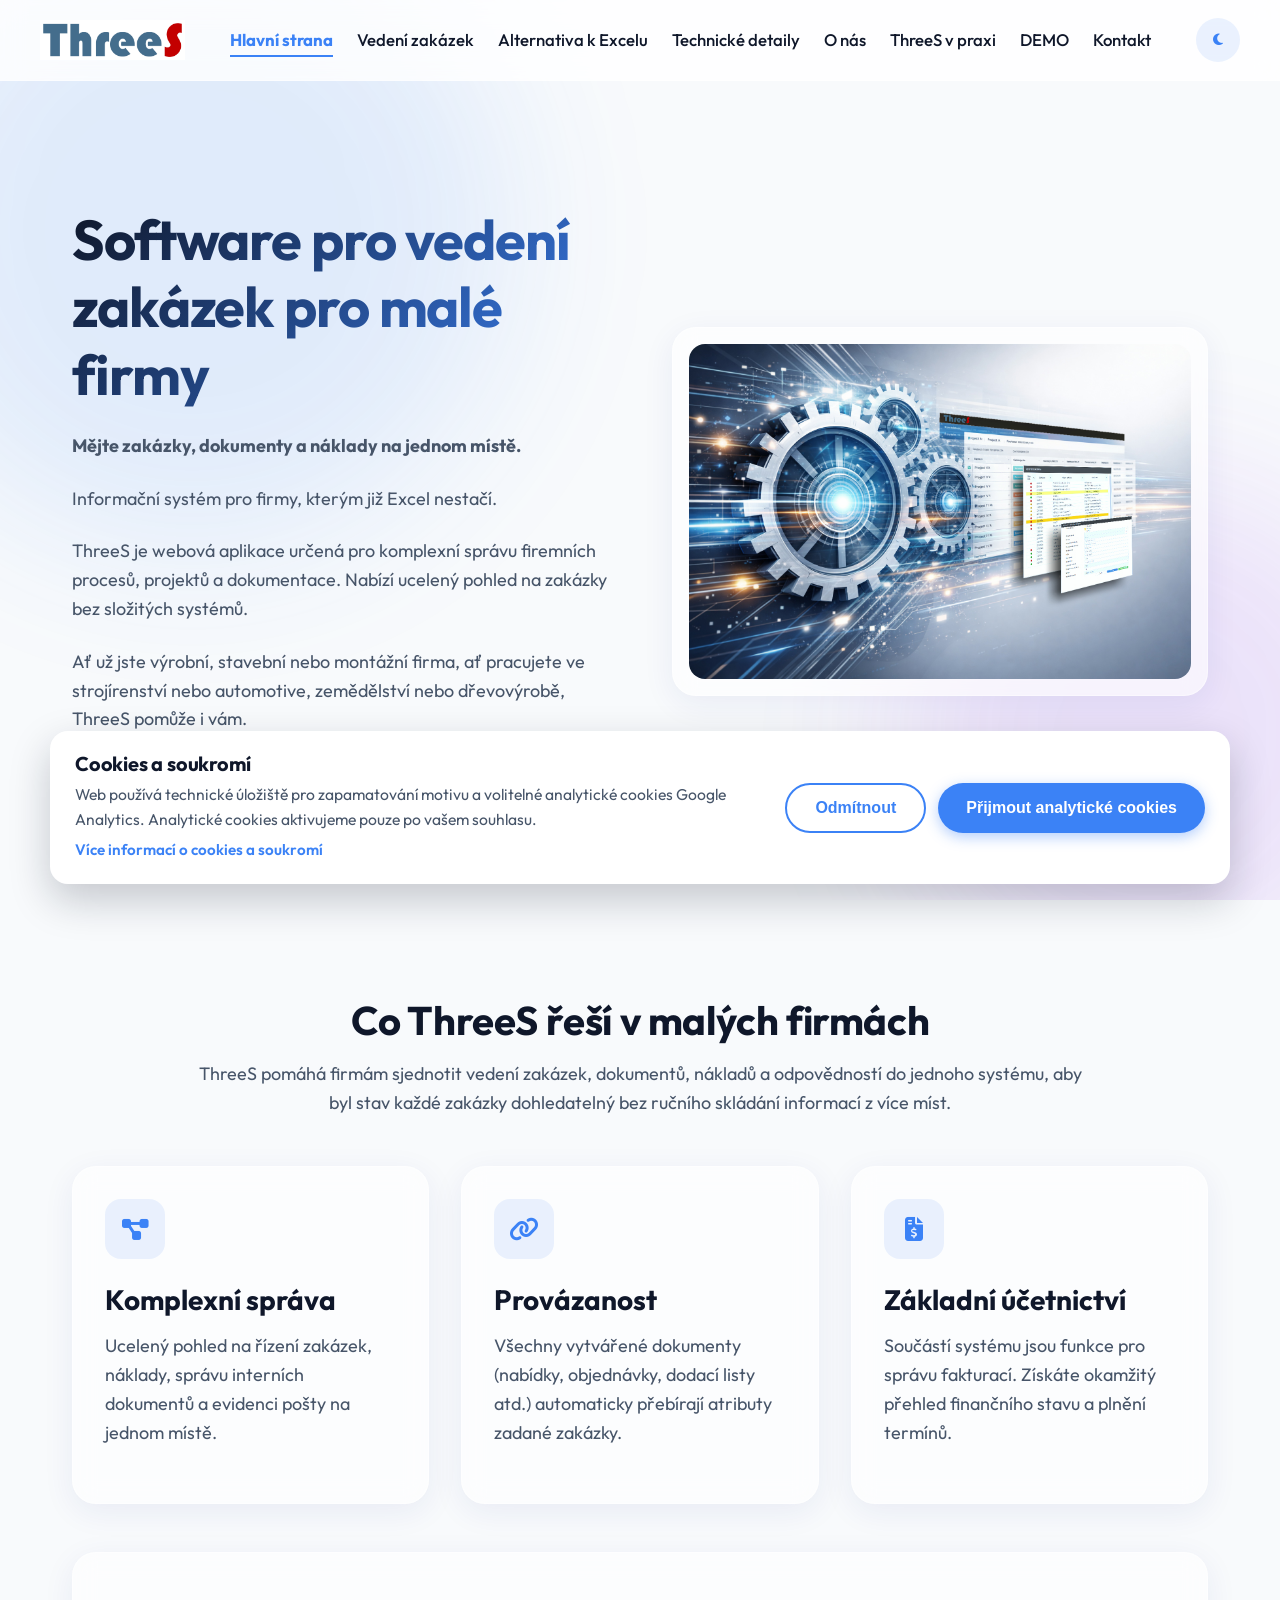
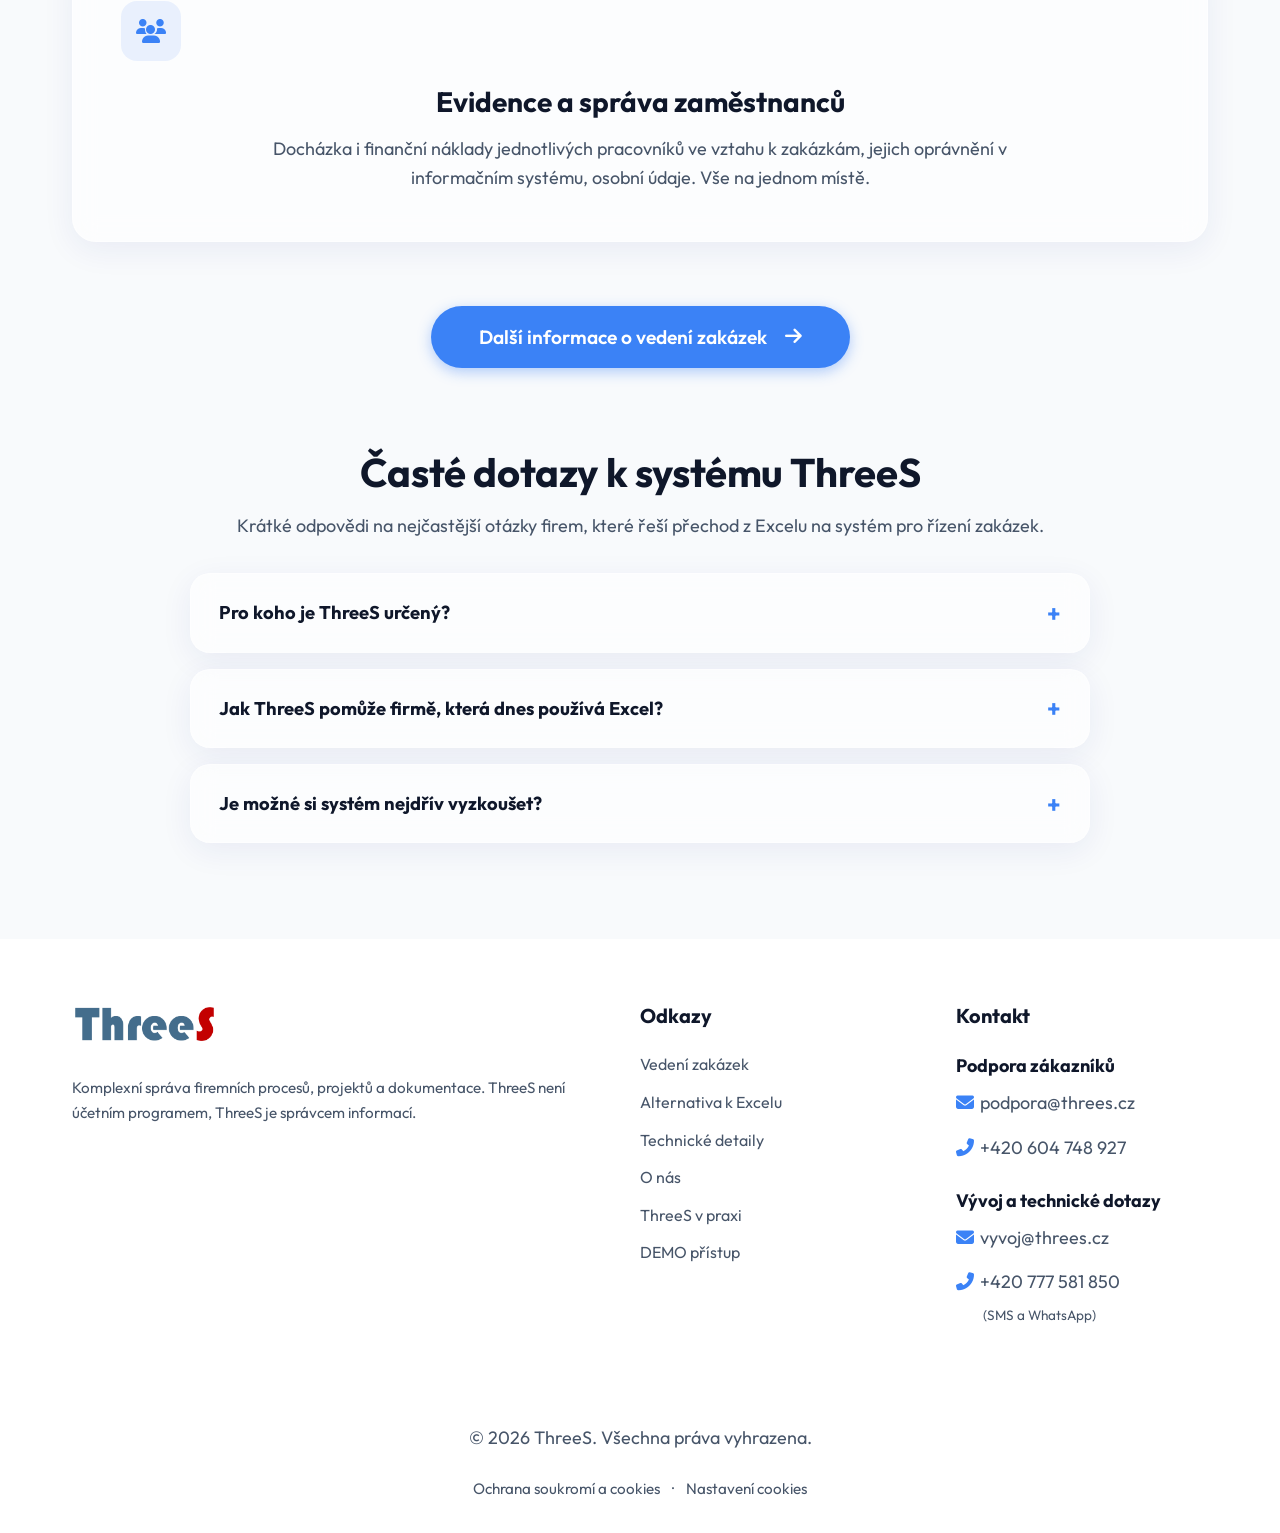
==== commit 0b2bfed7: "Přidej souhlas s cookies a stránku Ochrana soukromí - Implementována cookie consent banner s možnost" ====
--- a/index.html
+++ b/index.html
@@ -71,23 +71,23 @@
                             "name": "Pro koho je ThreeS určený?",
                             "acceptedAnswer": {
                                 "@type": "Answer",
-                                "text": "ThreeS je určený hlavně pro malé a středně malé firmy, které vedou zakázky, dokumenty a náklady a přestává jim stačit Excel nebo roztříštěné evidenční nástroje."
+                                "text": "Pro malé firmy, které potřebují mít zakázky, dokumenty, komunikaci i náklady na jednom místě a chtějí odstranit chaos vznikající při práci v Excelu a e-mailu."
                             }
                         },
                         {
                             "@type": "Question",
-                            "name": "Co ThreeS řeší oproti Excelu?",
+                            "name": "Jak ThreeS pomůže firmě, která dnes používá Excel?",
                             "acceptedAnswer": {
                                 "@type": "Answer",
-                                "text": "ThreeS spojuje zakázky, dokumenty, komunikaci, termíny i náklady do jednoho prostředí. Díky tomu odpadá ruční přepisování dat, hledání verzí souborů a nejasný stav zakázky."
+                                "text": "Data se nezadávají opakovaně do více tabulek, dokumenty se vážou přímo k zakázce a odpovědní lidé vidí aktuální stav, termíny i ekonomiku bez ručního dohledávání."
                             }
                         },
                         {
                             "@type": "Question",
-                            "name": "Jak lze ThreeS vyzkoušet?",
+                            "name": "Je možné si systém nejdřív vyzkoušet?",
                             "acceptedAnswer": {
                                 "@type": "Answer",
-                                "text": "Zájemci mohou požádat o demo přístup, online ukázku systému nebo nezávaznou konzultaci, při které projdeme současný způsob evidence zakázek a navrhneme vhodný postup."
+                                "text": "Ano. K dispozici je demo přístup, online ukázka systému i nezávazná konzultace, při které projdeme váš současný způsob evidence a ukážeme vhodné použití ThreeS."
                             }
                         }
                     ]
@@ -100,15 +100,6 @@
     <link rel="stylesheet" href="style.css">
     <link rel="stylesheet" href="https://cdnjs.cloudflare.com/ajax/libs/font-awesome/6.4.0/css/all.min.css">
 
-    <!-- Google tag (gtag.js) -->
-    <script async src="https://www.googletagmanager.com/gtag/js?id=G-LF1TDYRYJ9"></script>
-    <script>
-    window.dataLayer = window.dataLayer || [];
-    function gtag(){dataLayer.push(arguments);}
-    gtag('js', new Date());
-
-    gtag('config', 'G-LF1TDYRYJ9');
-    </script>
 </head>
 <body>
     <div class="bg-blobs">
@@ -119,11 +110,11 @@
     <!-- Sdílený Header -->
     <header>
         <div class="container nav-container">
-            <a href="index.html" class="logo">
+            <a href="/" class="logo">
                 <img src="images/logo_ThreeS.jpg" alt="ThreeS Logo" id="nav-logo">
             </a>
             <nav class="nav-links">
-                <a href="index.html">Hlavní strana</a>
+                <a href="/">Hlavní strana</a>
                 <a href="vedeni-zakazek.html">Vedení zakázek</a>
                 <a href="alternativa-excel.html">Alternativa k Excelu</a>
                 <a href="technicke-detaily.html">Technické detaily</a>
@@ -226,7 +217,7 @@
         <div class="container">
             <div class="footer-grid">
                 <div class="footer-col">
-                    <a href="index.html" class="logo" style="margin-bottom: 1rem; display: inline-flex;">
+                    <a href="/" class="logo" style="margin-bottom: 1rem; display: inline-flex;">
                         <img src="images/logo_ThreeS.jpg" alt="ThreeS Logo">
                     </a>
                     <p style="font-size: 0.95rem; margin-top: 1rem;">Komplexní správa firemních procesů, projektů a dokumentace. ThreeS není účetním programem, ThreeS je správcem informací.</p>
@@ -256,11 +247,17 @@
             </div>
             <div class="footer-bottom">
                 <p>&copy; 2026 ThreeS. Všechna práva vyhrazena.</p>
+                <p class="footer-legal-links">
+                    <a href="ochrana-soukromi.html">Ochrana soukromí a cookies</a>
+                    <span aria-hidden="true">·</span>
+                    <a href="#" data-cookie-settings>Nastavení cookies</a>
+                </p>
             </div>
         </div>
     </footer>
 
     <!-- Skripty -->
+    <script src="cookie-consent.js"></script>
     <script src="script.js"></script>
 </body>
-</html>+</html>
--- a/style.css
+++ b/style.css
@@ -510,6 +510,74 @@
     color: var(--text-secondary);
 }
 
+.footer-legal-links {
+    display: flex;
+    justify-content: center;
+    flex-wrap: wrap;
+    gap: 0.75rem;
+    margin: 0.75rem 0 0;
+    font-size: 0.95rem;
+}
+
+.footer-legal-links a {
+    color: var(--text-secondary);
+}
+
+.footer-legal-links a:hover {
+    color: var(--accent-color);
+}
+
+/* Cookie consent */
+.cookie-banner {
+    position: fixed;
+    right: 1rem;
+    bottom: 1rem;
+    left: 1rem;
+    z-index: 2000;
+    display: flex;
+    align-items: center;
+    justify-content: space-between;
+    gap: 1.5rem;
+    max-width: 1180px;
+    margin: 0 auto;
+    padding: 1.25rem 1.5rem;
+    background: var(--bg-secondary);
+    border: 1px solid var(--card-border);
+    border-radius: 18px;
+    box-shadow: 0 16px 40px rgba(15, 23, 42, 0.22);
+}
+
+.cookie-banner__content {
+    flex: 1;
+}
+
+.cookie-banner h2 {
+    margin-bottom: 0.35rem;
+    font-size: 1.25rem;
+}
+
+.cookie-banner p {
+    margin-bottom: 0.35rem;
+    font-size: 0.98rem;
+}
+
+.cookie-banner a {
+    font-size: 0.95rem;
+    font-weight: 600;
+}
+
+.cookie-banner__actions {
+    display: flex;
+    flex-shrink: 0;
+    flex-wrap: wrap;
+    justify-content: flex-end;
+    gap: 0.75rem;
+}
+
+.cookie-banner__actions .btn {
+    white-space: nowrap;
+}
+
 /* Animations (Scroll reveal) */
 .reveal {
     opacity: 0;
@@ -678,6 +746,21 @@
     .hero {
         padding-top: 100px;
         min-height: auto;
+    }
+
+    .cookie-banner {
+        align-items: stretch;
+        flex-direction: column;
+        gap: 1rem;
+        padding: 1.25rem;
+    }
+
+    .cookie-banner__actions {
+        justify-content: stretch;
+    }
+
+    .cookie-banner__actions .btn {
+        flex: 1 1 12rem;
     }
 }
 
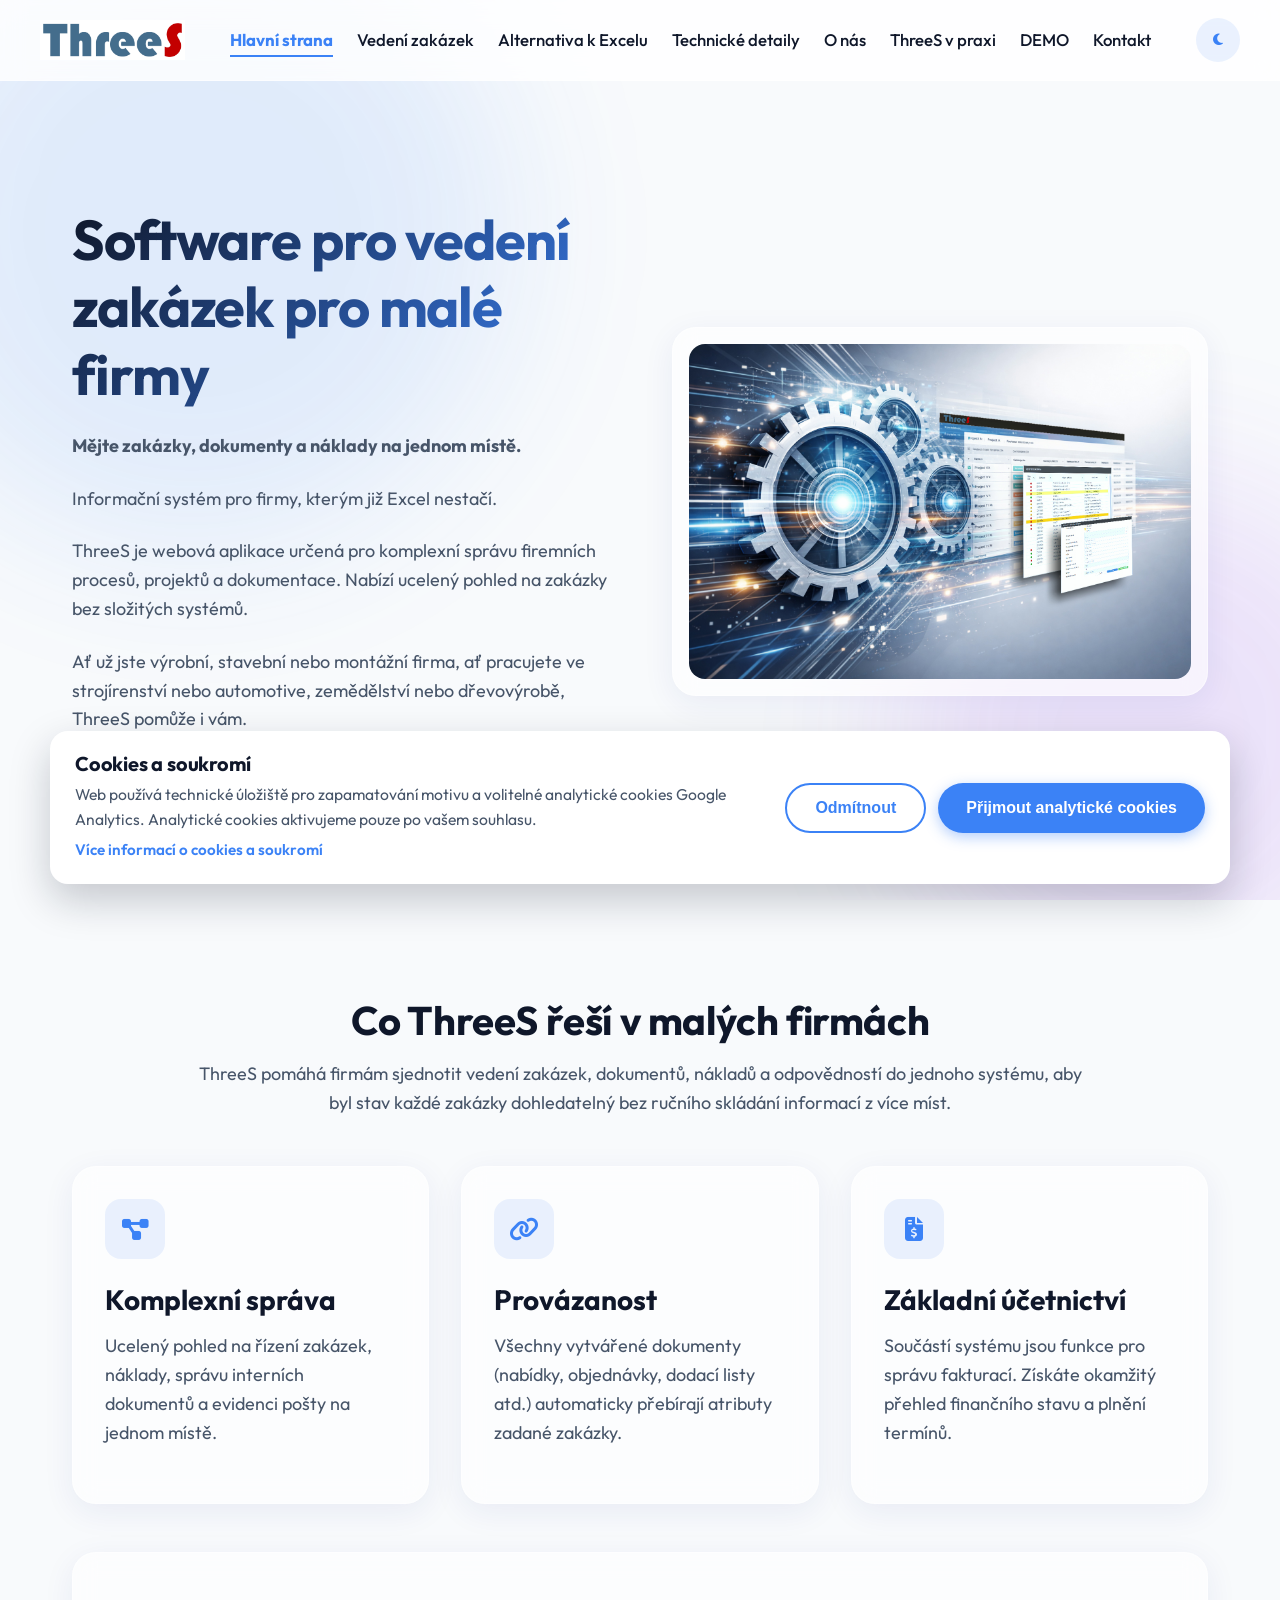
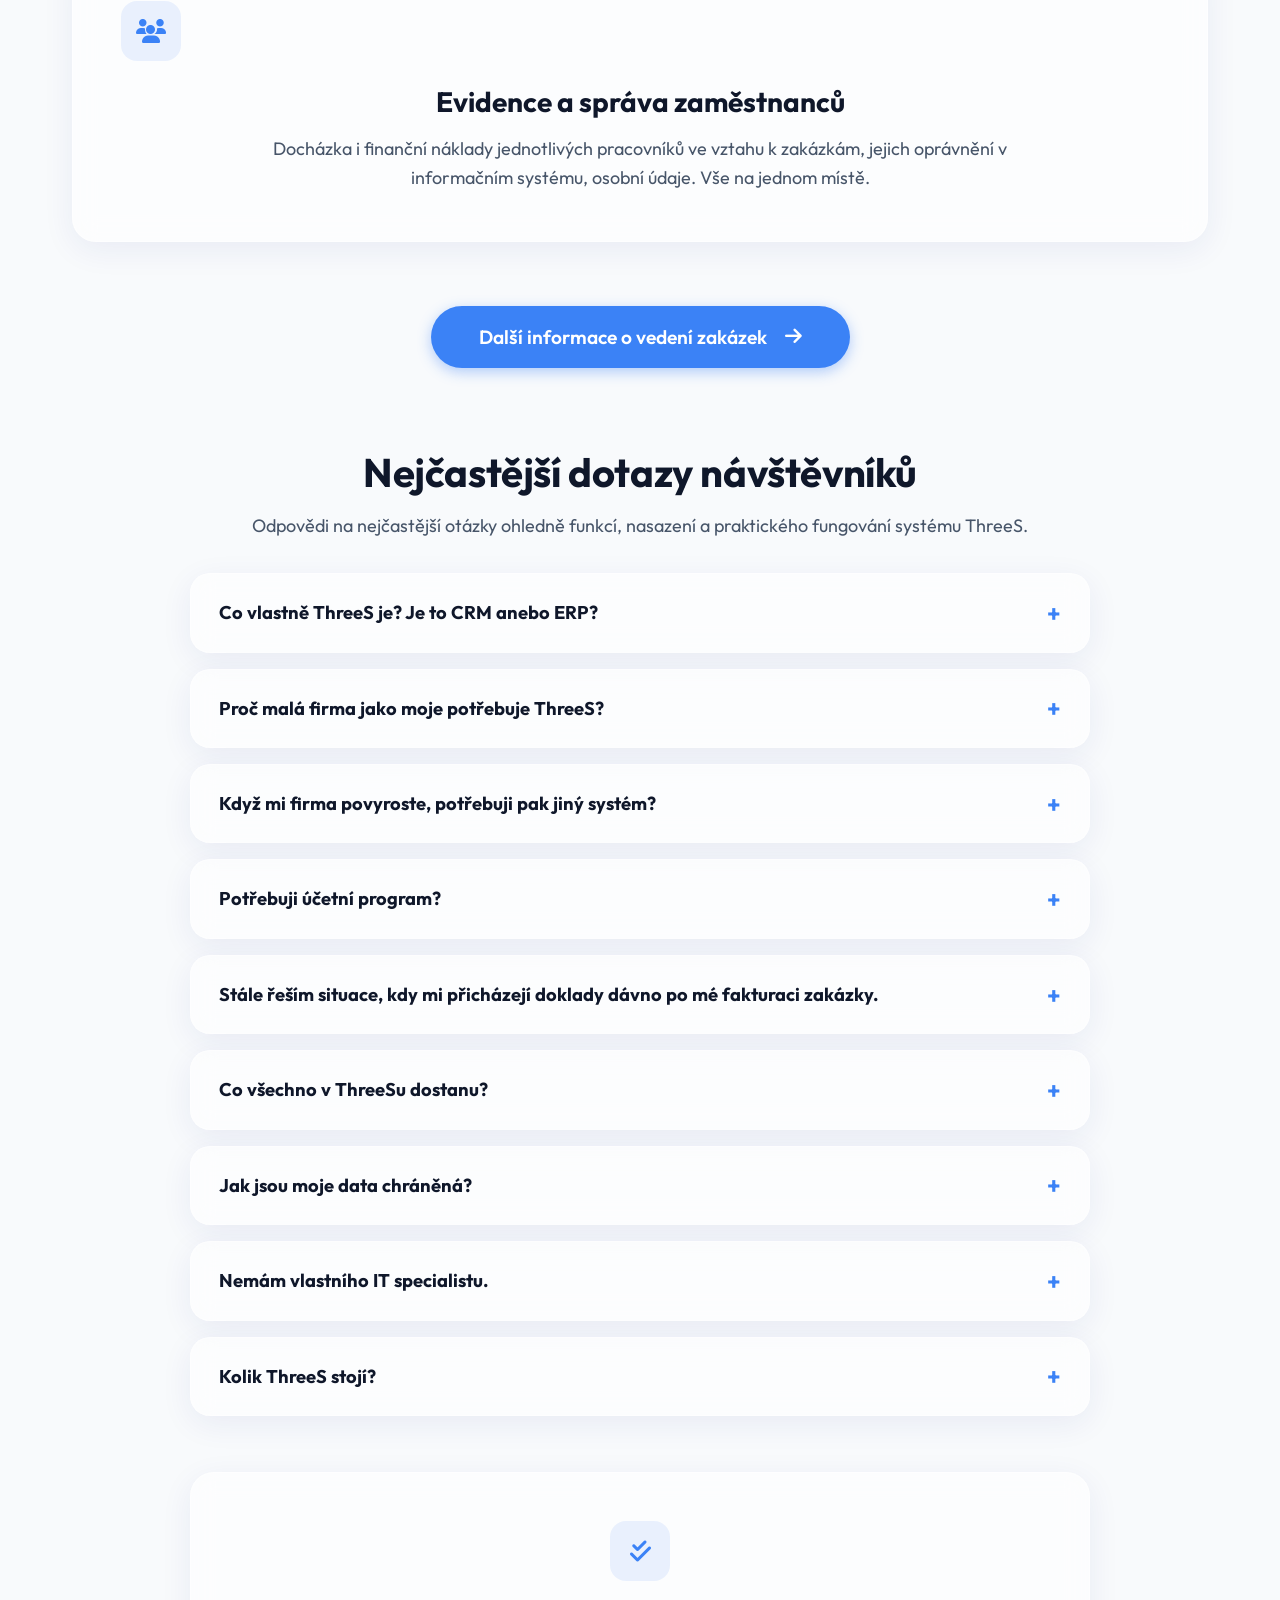
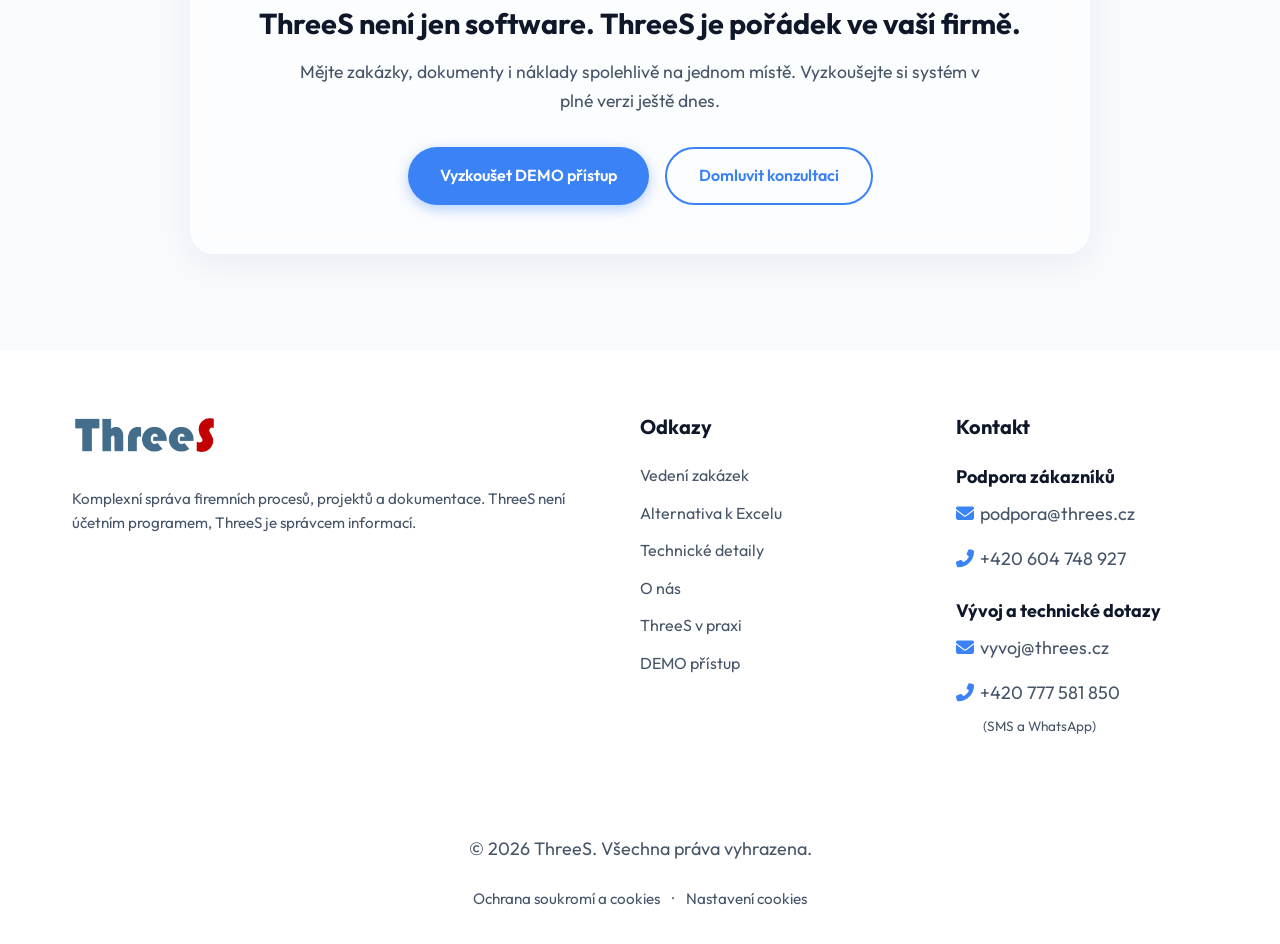
==== commit b1ce1436: "Přepracovat FAQ sekci s novými otázkami a odpověďmi - Nahradit původních 4 otázky 9 novými detailněj" ====
--- a/index.html
+++ b/index.html
@@ -68,26 +68,74 @@
                     "mainEntity": [
                         {
                             "@type": "Question",
-                            "name": "Pro koho je ThreeS určený?",
-                            "acceptedAnswer": {
-                                "@type": "Answer",
-                                "text": "Pro malé firmy, které potřebují mít zakázky, dokumenty, komunikaci i náklady na jednom místě a chtějí odstranit chaos vznikající při práci v Excelu a e-mailu."
-                            }
-                        },
-                        {
-                            "@type": "Question",
-                            "name": "Jak ThreeS pomůže firmě, která dnes používá Excel?",
-                            "acceptedAnswer": {
-                                "@type": "Answer",
-                                "text": "Data se nezadávají opakovaně do více tabulek, dokumenty se vážou přímo k zakázce a odpovědní lidé vidí aktuální stav, termíny i ekonomiku bez ručního dohledávání."
-                            }
-                        },
-                        {
-                            "@type": "Question",
-                            "name": "Je možné si systém nejdřív vyzkoušet?",
-                            "acceptedAnswer": {
-                                "@type": "Answer",
-                                "text": "Ano. K dispozici je demo přístup, online ukázka systému i nezávazná konzultace, při které projdeme váš současný způsob evidence a ukážeme vhodné použití ThreeS."
+                            "name": "Co vlastně ThreeS je? Je to CRM anebo ERP?",
+                            "acceptedAnswer": {
+                                "@type": "Answer",
+                                "text": "Důsledně vzato, ani jedno. ThreeS spojuje vlastnosti obou a je vytvořen na základě praktických potřeb firem fungujících zakázkovým způsobem. Ale hlavně: Existuje jediný ThreeS – vždy se všemi funkcemi. Neplatíte za to, které funkce smíte používat. Platíte podle velikosti svého podnikání."
+                            }
+                        },
+                        {
+                            "@type": "Question",
+                            "name": "Proč malá firma jako moje potřebuje ThreeS?",
+                            "acceptedAnswer": {
+                                "@type": "Answer",
+                                "text": "ThreeS je místo, kde je uloženo naprosto vše, co potřebujete ke svému podnikání – tedy kromě peněz, k tomu jsou banky. Ale s ThreeSem máte přehled, jak se ty Vaše peníze pohybují. Narozdíl od Excelu a jeho propojených tabulek máte přehled o všech firemních aktivitách, ať už je provádí kterýkoliv z vašich zaměstnanců. ThreeS šetří váš čas."
+                            }
+                        },
+                        {
+                            "@type": "Question",
+                            "name": "Když mi firma povyroste, potřebuji pak jiný systém?",
+                            "acceptedAnswer": {
+                                "@type": "Answer",
+                                "text": "Pokud nezačnete dělat do kosmického programu, tak NE. ThreeS je postaven tak, aby rostl s vaší firmou. Kterýkoliv jeho modul je obsažen i v tom nejnižším cenovém plánu a jeho rozšíření je věcí jen pár kliknutí myší."
+                            }
+                        },
+                        {
+                            "@type": "Question",
+                            "name": "Potřebuji účetní program?",
+                            "acceptedAnswer": {
+                                "@type": "Answer",
+                                "text": "K tomu, abyste mohli plnohodnotně fungovat, vystavovat faktury, dobropisy, evidovat přijaté doklady a vůbec vydané peníze, NE, nepotřebujete. Předpokládáme, že máte svou účetní, která za vás podává daňové přiznání. Toto se asi nezmění, ale veškeré doklady, které ona potřebuje ke své činnosti, vám vygeneruje a uspořádá ThreeS."
+                            }
+                        },
+                        {
+                            "@type": "Question",
+                            "name": "Stále řeším situace, kdy mi přicházejí doklady dávno po mé fakturaci zakázky.",
+                            "acceptedAnswer": {
+                                "@type": "Answer",
+                                "text": "To je běžná situace: zakázka je uzavřená a vyfakturovaná, ale některé doklady k ní dorazí až později. Jejich spárování s jinou živou zakázkou je sice možné, ale pak se ztrácí přehled o skutečných nákladech uzavřené zakázky. S ThreeSem máte dokonalý přehled a vidíte vždy pravdu, přitom účetně je vše v naprostém pořádku."
+                            }
+                        },
+                        {
+                            "@type": "Question",
+                            "name": "Co všechno v ThreeSu dostanu?",
+                            "acceptedAnswer": {
+                                "@type": "Answer",
+                                "text": "Všechno. ThreeS není stavebnice, ve které si musíte dokupovat jednotlivé moduly podle toho, co právě potřebujete. V každém cenovém plánu máte k dispozici celý systém. Rozdíl mezi cenovými plány je v rozsahu používání, nikoli v tom, které funkce máte povolené."
+                            }
+                        },
+                        {
+                            "@type": "Question",
+                            "name": "Jak jsou moje data chráněná?",
+                            "acceptedAnswer": {
+                                "@type": "Answer",
+                                "text": "Pokud nemáte vlastní server s ThreeSem v místnosti, od níž máte klíče jen vy, poběží ThreeS na vzdáleném serveru. Ale tak či tak, připojení k němu je šifrované pomocí VPN a šifrované jsou i soubory na disku. A co se týče „lidské“ stránky, k tomu slouží několikastupňové nastavení oprávnění. ThreeS je navržen s ohledem na požadavky ochrany osobních údajů. Konkrétní odpovědnost a způsob zpracování dat se řídí nastavením provozu systému."
+                            }
+                        },
+                        {
+                            "@type": "Question",
+                            "name": "Nemám vlastního IT specialistu.",
+                            "acceptedAnswer": {
+                                "@type": "Answer",
+                                "text": "Tím spíše potřebujete systém, na který se můžete spolehnout. Vše, co se týče chodu, nastavení, řešení případných problémů, vám zajistíme my. A tak jako důvěřujete své externí účetní, s níž máte smlouvu, na jejímž základě ji svěřujete svá finanční tajemství, smlouva s ThreeSem vám zajistí klidnější spaní ohledně chodu firmy."
+                            }
+                        },
+                        {
+                            "@type": "Question",
+                            "name": "Kolik ThreeS stojí?",
+                            "acceptedAnswer": {
+                                "@type": "Answer",
+                                "text": "Možná méně, než byste porovnáním s podobnými systémy čekali. Ale tak, jako je neúplná informace „tento vůz stojí milion“ bez jeho prohlídky, tak i u ThreeSu je nutné se seznámit s jeho funkcemi a možnostmi. A až se zaregistrujete na demo serveru a zjistíte, co a jak funguje, pak nám napište o ceník. Anebo si jej tam najděte sami..."
                             }
                         }
                     ]
@@ -191,22 +239,63 @@
 
             <div class="faq-block reveal" style="margin-top: 5rem;">
                 <div class="faq-heading">
-                    <h2>Časté dotazy k systému ThreeS</h2>
-                    <p>Krátké odpovědi na nejčastější otázky firem, které řeší přechod z Excelu na systém pro řízení zakázek.</p>
+                    <h2>Nejčastější dotazy návštěvníků</h2>
+                    <p>Odpovědi na nejčastější otázky ohledně funkcí, nasazení a praktického fungování systému ThreeS.</p>
                 </div>
                 <div class="faq-list">
                     <details class="faq-item">
-                        <summary>Pro koho je ThreeS určený?</summary>
-                        <p>Pro malé firmy, které potřebují mít zakázky, dokumenty, komunikaci i náklady na jednom místě a chtějí odstranit chaos vznikající při práci v Excelu a e-mailu.</p>
-                    </details>
-                    <details class="faq-item">
-                        <summary>Jak ThreeS pomůže firmě, která dnes používá Excel?</summary>
-                        <p>Data se nezadávají opakovaně do více tabulek, dokumenty se vážou přímo k zakázce a odpovědní lidé vidí aktuální stav, termíny i ekonomiku bez ručního dohledávání.</p>
-                    </details>
-                    <details class="faq-item">
-                        <summary>Je možné si systém nejdřív vyzkoušet?</summary>
-                        <p>Ano. K dispozici je demo přístup, online ukázka systému i nezávazná konzultace, při které projdeme váš současný způsob evidence a ukážeme vhodné použití ThreeS.</p>
-                    </details>
+                        <summary>Co vlastně ThreeS je? Je to CRM anebo ERP?</summary>
+                        <p>Důsledně vzato, ani jedno. ThreeS spojuje vlastnosti obou a je vytvořen na základě praktických potřeb firem fungujících zakázkovým způsobem.</p>
+                        <p><strong>Ale hlavně:</strong> Existuje jediný ThreeS – vždy se všemi funkcemi.</p>
+                        <p>Neplatíte za to, které funkce smíte používat. Platíte podle velikosti svého podnikání.</p>
+                    </details>
+                    <details class="faq-item">
+                        <summary>Proč malá firma jako moje potřebuje ThreeS?</summary>
+                        <p>ThreeS je místo, kde je uloženo naprosto vše, co potřebujete ke svému podnikání – tedy kromě peněz, k&nbsp;tomu jsou banky 😊 Ale s&nbsp;ThreeSem máte přehled, jak se ty Vaše peníze pohybují. Narozdíl od Excelu a jeho propojených tabulek máte přehled o všech firemních aktivitách, ať už je provádí kterýkoliv z&nbsp;vašich zaměstnanců. ThreeS šetří váš čas.</p>
+                    </details>
+                    <details class="faq-item">
+                        <summary>Když mi firma povyroste, potřebuji pak jiný systém?</summary>
+                        <p>Pokud nezačnete dělat do kosmického programu, tak <strong>NE</strong>. ThreeS je postaven tak, aby rostl s&nbsp;vaší firmou. Kterýkoliv jeho modul je obsažen i v&nbsp;tom nejnižším cenovém plánu a jeho rozšíření je věcí jen pár kliknutí myší.</p>
+                    </details>
+                    <details class="faq-item">
+                        <summary>Potřebuji účetní program?</summary>
+                        <p>K&nbsp;tomu, abyste mohli plnohodnotně fungovat, vystavovat faktury, dobropisy, evidovat přijaté doklady a vůbec vydané peníze, <strong>NE, nepotřebujete</strong>. Předpokládáme, že máte svou účetní, která za vás podává daňové přiznání. Toto se asi nezmění, ale veškeré doklady, které ona potřebuje ke své činnosti, vám vygeneruje a uspořádá ThreeS.</p>
+                    </details>
+                    <details class="faq-item">
+                        <summary>Stále řeším situace, kdy mi přicházejí doklady dávno po mé fakturaci zakázky.</summary>
+                        <p>To je běžná situace: zakázka je uzavřená a vyfakturovaná, ale některé doklady k ní dorazí až později. Jejich spárování s&nbsp;jinou živou zakázkou je sice možné, ale pak se ztrácí přehled o skutečných nákladech uzavřené zakázky. S&nbsp;ThreeSem máte dokonalý přehled a vidíte vždy pravdu, přitom účetně je vše v&nbsp;naprostém pořádku.</p>
+                    </details>
+                    <details class="faq-item">
+                        <summary>Co všechno v&nbsp;ThreeSu dostanu?</summary>
+                        <p><strong>Všechno.</strong></p>
+                        <p>ThreeS není stavebnice, ve které si musíte dokupovat jednotlivé moduly podle toho, co právě potřebujete. V každém cenovém plánu máte k dispozici celý systém. Rozdíl mezi cenovými plány je v rozsahu používání, nikoli v tom, které funkce máte povolené.</p>
+                    </details>
+                    <details class="faq-item">
+                        <summary>Jak jsou moje data chráněná?</summary>
+                        <p>Pokud nemáte vlastní server s&nbsp;ThreeSem v&nbsp;místnosti, od níž máte klíče jen vy, poběží ThreeS na vzdáleném serveru. Ale tak či tak, připojení k&nbsp;němu je šifrované pomocí VPN a šifrované jsou i soubory na disku. A co se týče „lidské“ stránky, k&nbsp;tomu slouží několikastupňové nastavení oprávnění. Více se dočtete v&nbsp;<a href="technicke-detaily.html">technických detailech</a>.</p>
+                        <p>ThreeS je navržen s ohledem na požadavky ochrany osobních údajů. Konkrétní odpovědnost a způsob zpracování dat se řídí nastavením provozu systému.</p>
+                    </details>
+                    <details class="faq-item">
+                        <summary>Nemám vlastního IT specialistu.</summary>
+                        <p>Tím spíše potřebujete systém, na který se můžete spolehnout. Vše, co se týče chodu, nastavení, řešení případných problémů, vám zajistíme my. A tak jako důvěřujete své externí účetní, s&nbsp;níž máte smlouvu, na jejímž základě ji svěřujete svá finanční tajemství, smlouva s&nbsp;ThreeSem vám zajistí klidnější spaní ohledně chodu firmy. Rádi vám vše vysvětlíme i po <a href="kontakt.html">telefonu či konzultaci</a>.</p>
+                    </details>
+                    <details class="faq-item">
+                        <summary>Kolik ThreeS stojí?</summary>
+                        <p>Možná méně, než byste porovnáním s&nbsp;podobnými systémy čekali. Ale tak, jako je neúplná informace „tento vůz stojí milion“ bez jeho prohlídky, tak i u ThreeSu je nutné se seznámit s&nbsp;jeho funkcemi a možnostmi. A až se zaregistrujete na <a href="demo.html">demo serveru</a> a zjistíte, co a jak funguje, pak nám napište o ceník. Anebo si jej tam najděte sami...</p>
+                    </details>
+                </div>
+
+                <!-- Motto banner -->
+                <div class="faq-tagline-card glass-card reveal" style="margin-top: 3.5rem; text-align: center; padding: 3rem 2rem;">
+                    <div class="feature-icon" style="margin: 0 auto 1.5rem auto; justify-content: center;"><i class="fas fa-check-double"></i></div>
+                    <h3 style="font-size: 1.8rem; margin-bottom: 1rem; color: var(--text-primary); line-height: 1.3;">ThreeS není jen software. ThreeS je pořádek ve vaší firmě.</h3>
+                    <p style="max-width: 680px; margin: 0 auto 2rem auto; color: var(--text-secondary); font-size: 1.1rem;">
+                        Mějte zakázky, dokumenty i náklady spolehlivě na jednom místě. Vyzkoušejte si systém v plné verzi ještě dnes.
+                    </p>
+                    <div style="display: flex; gap: 1rem; justify-content: center; flex-wrap: wrap;">
+                        <a href="demo.html" class="btn btn-primary" style="padding: 0.9rem 2rem;">Vyzkoušet DEMO přístup</a>
+                        <a href="mailto:podpora@threes.cz" class="btn btn-outline" style="padding: 0.9rem 2rem;">Domluvit konzultaci</a>
+                    </div>
                 </div>
             </div>
         </div>
--- a/style.css
+++ b/style.css
@@ -707,6 +707,16 @@
 
 .faq-item p {
     margin: 1rem 0 0;
+}
+
+.faq-item a {
+    color: var(--accent-color);
+    text-decoration: underline;
+    font-weight: 600;
+}
+
+.faq-item a:hover {
+    color: var(--text-primary);
 }
 
 /* Responsive */
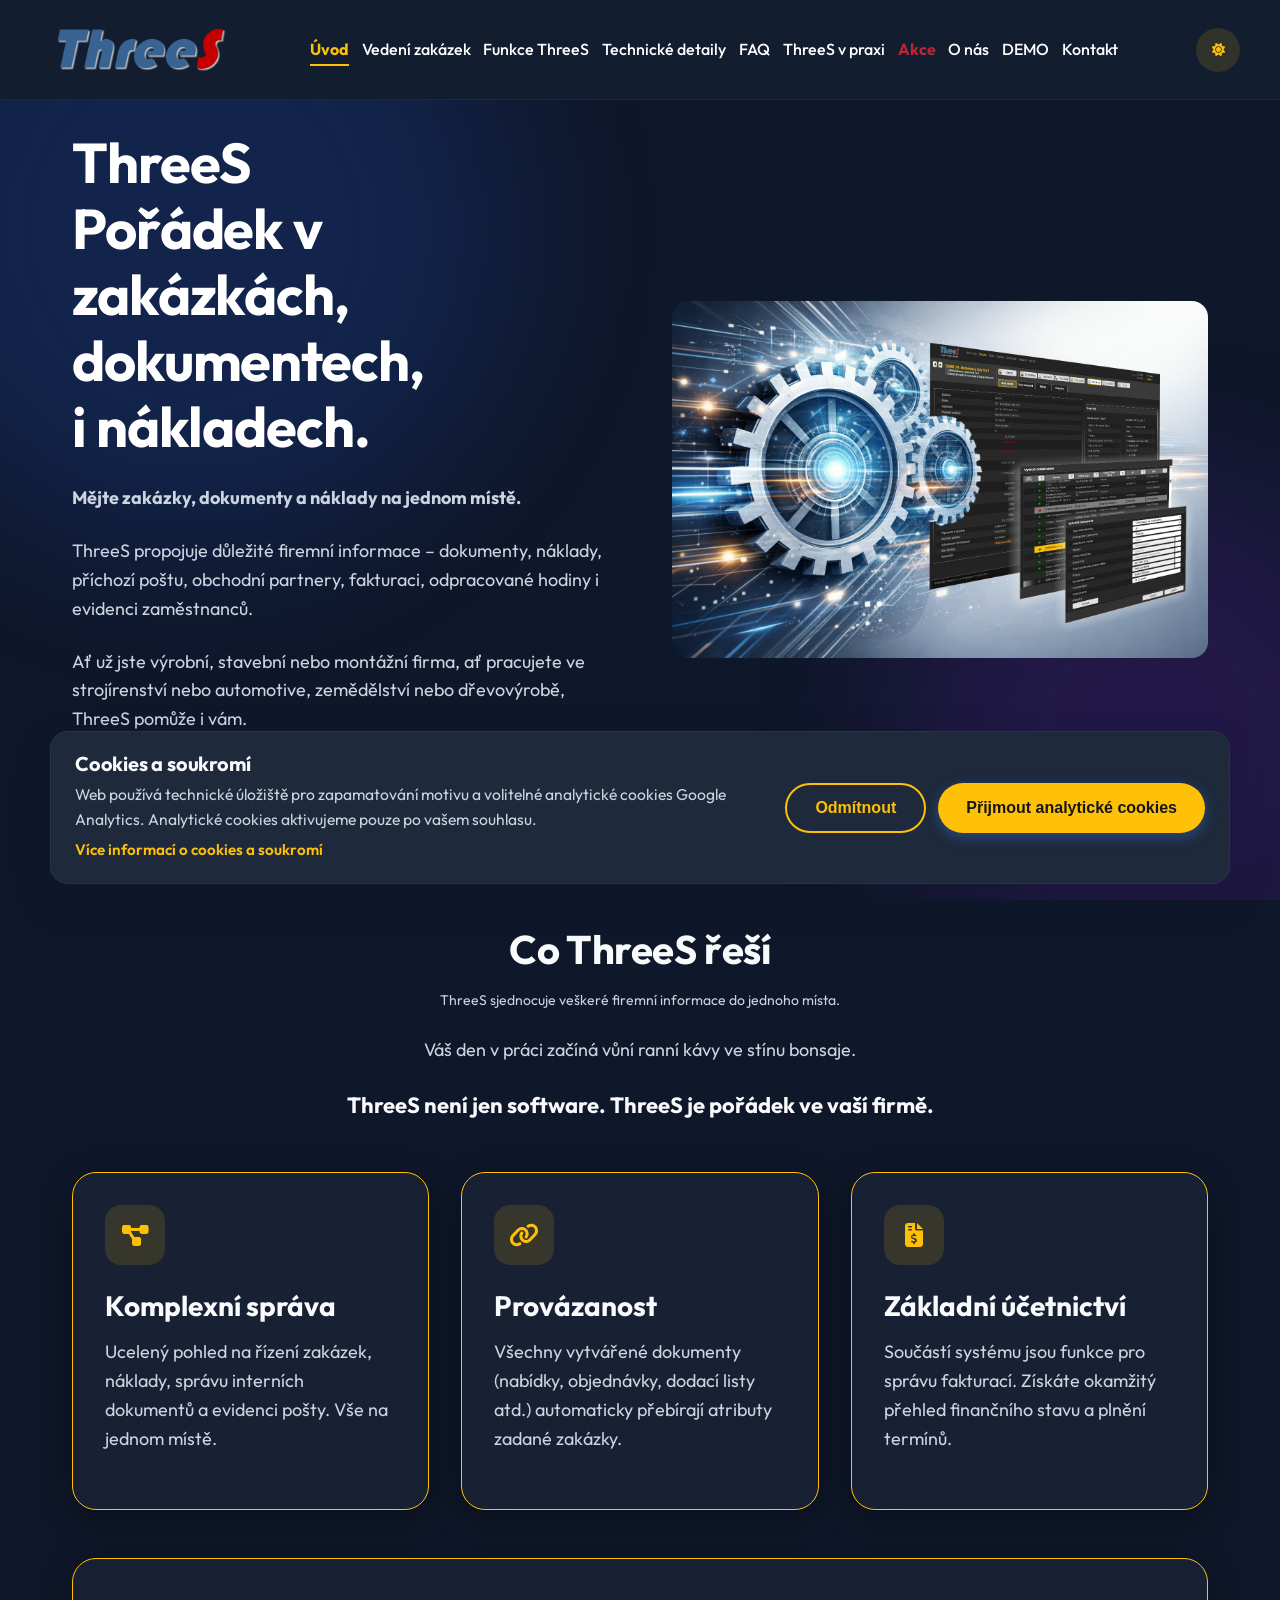
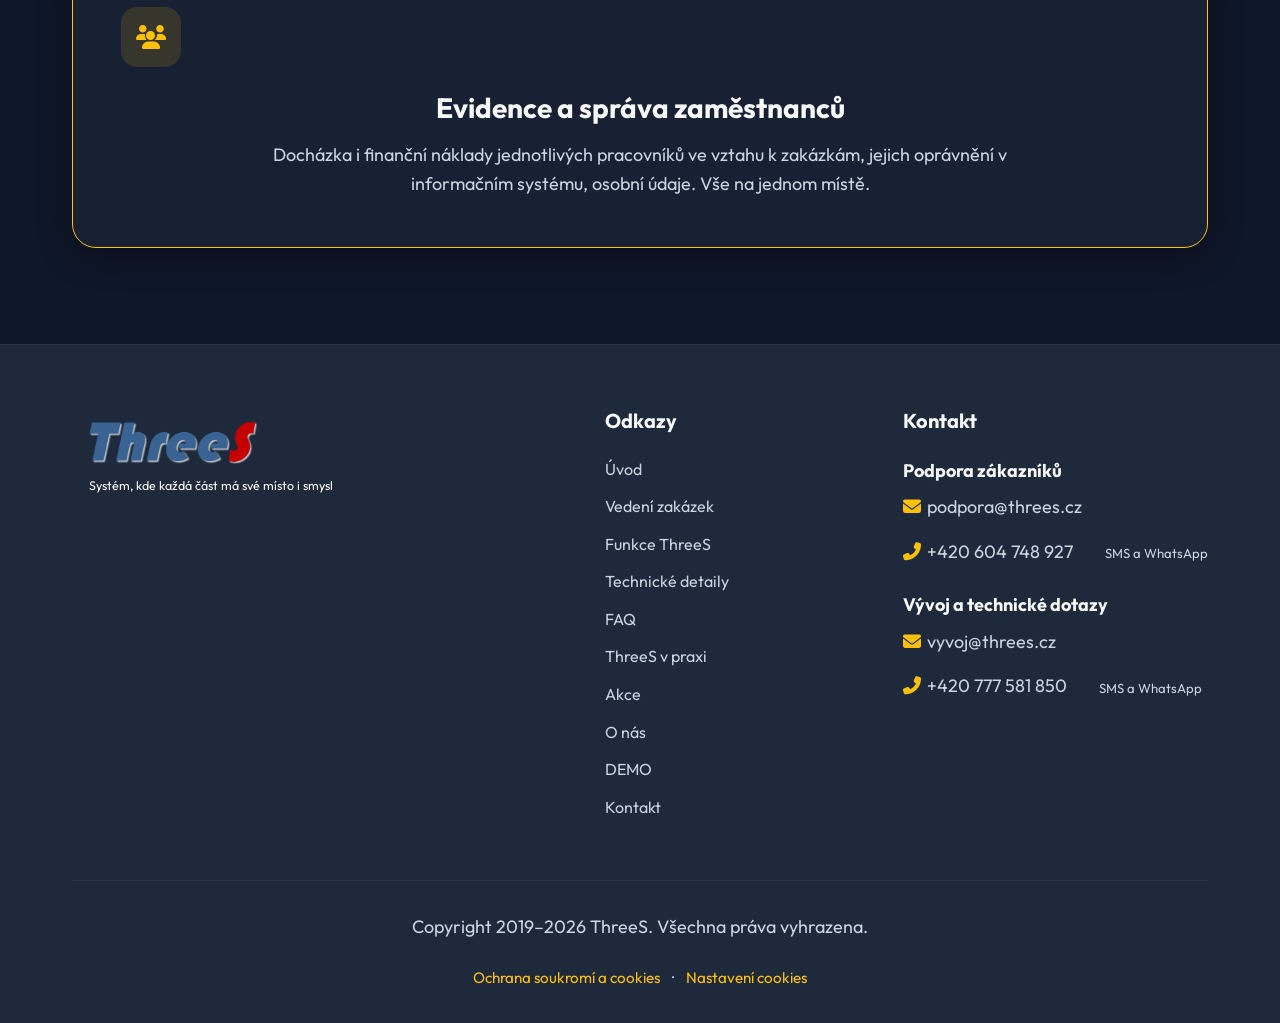
==== commit a5fe64ee: "Add files via upload" ====
--- a/index.html
+++ b/index.html
@@ -1,352 +1,177 @@
 <!DOCTYPE html>
+
 <html lang="cs">
-<head>
-    <meta charset="UTF-8">
-    <meta name="viewport" content="width=device-width, initial-scale=1.0">
-    <!-- Unikátní SEO Meta Tagy -->
-    <title>Software pro vedení zakázek pro malé firmy | ThreeS</title>
-    <meta name="description" content="Informační systém pro malé firmy, kterým již Excel nestačí. Mějte zakázky, dokumenty a náklady na jednom místě díky softwaru na řízení zakázek ThreeS.">
-    <meta name="keywords" content="software na řízení zakázek, informační systém pro malé firmy, správce informací, evidence zakázek">
-    <link rel="canonical" href="https://threes.cz/">
-    
-    <!-- Open Graph / Facebook -->
-    <meta property="og:type" content="website">
-    <meta property="og:url" content="https://threes.cz/">
-    <meta property="og:title" content="Software pro vedení zakázek pro malé firmy | ThreeS">
-    <meta property="og:description" content="Informační systém pro malé firmy, kterým již Excel nestačí. Mějte zakázky, dokumenty a náklady na jednom místě.">
-    <meta property="og:image" content="https://threes.cz/images/obrazek_1.jpg">
-
-    <!-- Twitter -->
-    <meta property="twitter:card" content="summary_large_image">
-    <meta property="twitter:url" content="https://threes.cz/">
-    <meta property="twitter:title" content="Software pro vedení zakázek pro malé firmy | ThreeS">
-    <meta property="twitter:description" content="Informační systém pro malé firmy, kterým již Excel nestačí. Mějte zakázky, dokumenty a náklady na jednom místě.">
-    <meta property="twitter:image" content="https://threes.cz/images/obrazek_1.jpg">
-
-    <!-- Structured Data -->
-        <script type="application/ld+json">
+<head><script>try{if(localStorage.getItem('threes-theme')!=='light')document.documentElement.setAttribute('data-theme','dark')}catch(e){document.documentElement.setAttribute('data-theme','dark')}</script>
+<meta charset="utf-8"/>
+<meta content="width=device-width, initial-scale=1.0" name="viewport"/>
+<!-- Unikátní SEO Meta Tagy -->
+<title>Software pro vedení zakázek pro malé firmy | ThreeS</title>
+<meta content="Informační systém pro malé firmy, kterým již Excel nestačí. Mějte zakázky, dokumenty a náklady na jednom místě díky softwaru na řízení zakázek ThreeS." name="description"/>
+<meta content="software na řízení zakázek, evidence zakázek pro malé firmy, alternativa k Excelu, informační systém ThreeS" name="keywords"/>
+<link href="https://threes.cz/" rel="canonical"/>
+<!-- Open Graph / Facebook -->
+<meta content="website" property="og:type"/>
+<meta content="https://threes.cz/" property="og:url"/>
+<meta content="Software pro vedení zakázek pro malé firmy | ThreeS" property="og:title"/>
+<meta content="Informační systém pro malé firmy, kterým již Excel nestačí. Mějte zakázky, dokumenty a náklady na jednom místě díky softwaru na řízení zakázek ThreeS." property="og:description"/>
+<meta content="https://threes.cz/images/obrazek_1.jpg" property="og:image"/>
+<!-- Twitter -->
+<meta content="summary_large_image" property="twitter:card"/>
+<meta content="https://threes.cz/" property="twitter:url"/>
+<meta content="Software pro vedení zakázek pro malé firmy | ThreeS" property="twitter:title"/>
+<meta content="Informační systém pro malé firmy, kterým již Excel nestačí. Mějte zakázky, dokumenty a náklady na jednom místě." property="twitter:description"/>
+<meta content="https://threes.cz/images/obrazek_1.jpg" property="twitter:image"/>
+<!-- Structured Data -->
+<script type="application/ld+json">
+{
+  "@context": "https://schema.org",
+  "@graph": [
+    {
+      "@type": "SoftwareApplication",
+      "name": "ThreeS",
+      "url": "https://threes.cz/",
+      "operatingSystem": "Web browser",
+      "applicationCategory": "BusinessApplication",
+      "description": "Informační systém ThreeS pro malé firmy: řízení zakázek, dokumentů, nákladů, fakturace a evidence zaměstnanců."
+    },
+    {
+      "@type": "Organization",
+      "name": "ThreeS",
+      "url": "https://threes.cz/",
+      "logo": "https://threes.cz/images/logo_ThreeS_final.png",
+      "contactPoint": [
         {
-            "@context": "https://schema.org",
-            "@graph": [
-                {
-                    "@type": "SoftwareApplication",
-                    "name": "ThreeS",
-                    "url": "https://threes.cz/",
-                    "operatingSystem": "Windows",
-                    "applicationCategory": "BusinessApplication",
-                    "description": "Informační systém pro malé firmy pro vedení zakázek, dokumentů a nákladů.",
-                    "offers": {
-                        "@type": "Offer",
-                        "price": "0",
-                        "priceCurrency": "CZK"
-                    }
-                },
-                {
-                    "@type": "Organization",
-                    "name": "ThreeS",
-                    "url": "https://threes.cz/",
-                    "logo": "https://threes.cz/images/logo_ThreeS.jpg",
-                    "contactPoint": [
-                        {
-                            "@type": "ContactPoint",
-                            "contactType": "customer support",
-                            "email": "podpora@threes.cz",
-                            "telephone": "+420604748927",
-                            "availableLanguage": ["cs"]
-                        },
-                        {
-                            "@type": "ContactPoint",
-                            "contactType": "technical support",
-                            "email": "vyvoj@threes.cz",
-                            "telephone": "+420777581850",
-                            "availableLanguage": ["cs"]
-                        }
-                    ]
-                },
-                {
-                    "@type": "FAQPage",
-                    "mainEntity": [
-                        {
-                            "@type": "Question",
-                            "name": "Co vlastně ThreeS je? Je to CRM anebo ERP?",
-                            "acceptedAnswer": {
-                                "@type": "Answer",
-                                "text": "Důsledně vzato, ani jedno. ThreeS spojuje vlastnosti obou a je vytvořen na základě praktických potřeb firem fungujících zakázkovým způsobem. Ale hlavně: Existuje jediný ThreeS – vždy se všemi funkcemi. Neplatíte za to, které funkce smíte používat. Platíte podle velikosti svého podnikání."
-                            }
-                        },
-                        {
-                            "@type": "Question",
-                            "name": "Proč malá firma jako moje potřebuje ThreeS?",
-                            "acceptedAnswer": {
-                                "@type": "Answer",
-                                "text": "ThreeS je místo, kde je uloženo naprosto vše, co potřebujete ke svému podnikání – tedy kromě peněz, k tomu jsou banky. Ale s ThreeSem máte přehled, jak se ty Vaše peníze pohybují. Narozdíl od Excelu a jeho propojených tabulek máte přehled o všech firemních aktivitách, ať už je provádí kterýkoliv z vašich zaměstnanců. ThreeS šetří váš čas."
-                            }
-                        },
-                        {
-                            "@type": "Question",
-                            "name": "Když mi firma povyroste, potřebuji pak jiný systém?",
-                            "acceptedAnswer": {
-                                "@type": "Answer",
-                                "text": "Pokud nezačnete dělat do kosmického programu, tak NE. ThreeS je postaven tak, aby rostl s vaší firmou. Kterýkoliv jeho modul je obsažen i v tom nejnižším cenovém plánu a jeho rozšíření je věcí jen pár kliknutí myší."
-                            }
-                        },
-                        {
-                            "@type": "Question",
-                            "name": "Potřebuji účetní program?",
-                            "acceptedAnswer": {
-                                "@type": "Answer",
-                                "text": "K tomu, abyste mohli plnohodnotně fungovat, vystavovat faktury, dobropisy, evidovat přijaté doklady a vůbec vydané peníze, NE, nepotřebujete. Předpokládáme, že máte svou účetní, která za vás podává daňové přiznání. Toto se asi nezmění, ale veškeré doklady, které ona potřebuje ke své činnosti, vám vygeneruje a uspořádá ThreeS."
-                            }
-                        },
-                        {
-                            "@type": "Question",
-                            "name": "Stále řeším situace, kdy mi přicházejí doklady dávno po mé fakturaci zakázky.",
-                            "acceptedAnswer": {
-                                "@type": "Answer",
-                                "text": "To je běžná situace: zakázka je uzavřená a vyfakturovaná, ale některé doklady k ní dorazí až později. Jejich spárování s jinou živou zakázkou je sice možné, ale pak se ztrácí přehled o skutečných nákladech uzavřené zakázky. S ThreeSem máte dokonalý přehled a vidíte vždy pravdu, přitom účetně je vše v naprostém pořádku."
-                            }
-                        },
-                        {
-                            "@type": "Question",
-                            "name": "Co všechno v ThreeSu dostanu?",
-                            "acceptedAnswer": {
-                                "@type": "Answer",
-                                "text": "Všechno. ThreeS není stavebnice, ve které si musíte dokupovat jednotlivé moduly podle toho, co právě potřebujete. V každém cenovém plánu máte k dispozici celý systém. Rozdíl mezi cenovými plány je v rozsahu používání, nikoli v tom, které funkce máte povolené."
-                            }
-                        },
-                        {
-                            "@type": "Question",
-                            "name": "Jak jsou moje data chráněná?",
-                            "acceptedAnswer": {
-                                "@type": "Answer",
-                                "text": "Pokud nemáte vlastní server s ThreeSem v místnosti, od níž máte klíče jen vy, poběží ThreeS na vzdáleném serveru. Ale tak či tak, připojení k němu je šifrované pomocí VPN a šifrované jsou i soubory na disku. A co se týče „lidské“ stránky, k tomu slouží několikastupňové nastavení oprávnění. ThreeS je navržen s ohledem na požadavky ochrany osobních údajů. Konkrétní odpovědnost a způsob zpracování dat se řídí nastavením provozu systému."
-                            }
-                        },
-                        {
-                            "@type": "Question",
-                            "name": "Nemám vlastního IT specialistu.",
-                            "acceptedAnswer": {
-                                "@type": "Answer",
-                                "text": "Tím spíše potřebujete systém, na který se můžete spolehnout. Vše, co se týče chodu, nastavení, řešení případných problémů, vám zajistíme my. A tak jako důvěřujete své externí účetní, s níž máte smlouvu, na jejímž základě ji svěřujete svá finanční tajemství, smlouva s ThreeSem vám zajistí klidnější spaní ohledně chodu firmy."
-                            }
-                        },
-                        {
-                            "@type": "Question",
-                            "name": "Kolik ThreeS stojí?",
-                            "acceptedAnswer": {
-                                "@type": "Answer",
-                                "text": "Možná méně, než byste porovnáním s podobnými systémy čekali. Ale tak, jako je neúplná informace „tento vůz stojí milion“ bez jeho prohlídky, tak i u ThreeSu je nutné se seznámit s jeho funkcemi a možnostmi. A až se zaregistrujete na demo serveru a zjistíte, co a jak funguje, pak nám napište o ceník. Anebo si jej tam najděte sami..."
-                            }
-                        }
-                    ]
-                }
-            ]
+          "@type": "ContactPoint",
+          "contactType": "customer support",
+          "email": "podpora@threes.cz",
+          "telephone": "+420604748927",
+          "availableLanguage": [
+            "cs"
+          ]
+        },
+        {
+          "@type": "ContactPoint",
+          "contactType": "technical support",
+          "email": "vyvoj@threes.cz",
+          "telephone": "+420777581850",
+          "availableLanguage": [
+            "cs"
+          ]
         }
-        </script>
-    
-    <link rel="icon" type="image/png" href="images/favicon_threes.png">
-    <link rel="stylesheet" href="style.css">
-    <link rel="stylesheet" href="https://cdnjs.cloudflare.com/ajax/libs/font-awesome/6.4.0/css/all.min.css">
-
+      ]
+    }
+  ]
+}
+</script>
+<link href="images/favicon_threes.png" rel="icon" type="image/png"/>
+<link href="style.css?v=20261031-17" rel="stylesheet"/>
+<link href="https://cdnjs.cloudflare.com/ajax/libs/font-awesome/6.4.0/css/all.min.css" rel="stylesheet"/>
 </head>
-<body>
-    <div class="bg-blobs">
-        <div class="blob blob-1"></div>
-        <div class="blob blob-2"></div>
-    </div>
-
-    <!-- Sdílený Header -->
-    <header>
-        <div class="container nav-container">
-            <a href="/" class="logo">
-                <img src="images/logo_ThreeS.jpg" alt="ThreeS Logo" id="nav-logo">
-            </a>
-            <nav class="nav-links">
-                <a href="/">Hlavní strana</a>
-                <a href="vedeni-zakazek.html">Vedení zakázek</a>
-                <a href="alternativa-excel.html">Alternativa k Excelu</a>
-                <a href="technicke-detaily.html">Technické detaily</a>
-                <a href="o-nas.html">O nás</a>
-                <a href="threes-praxe.html">ThreeS v praxi</a>
-                <a href="demo.html">DEMO</a>
-                <a href="kontakt.html">Kontakt</a>
-            </nav>
-            <button class="theme-toggle" id="theme-toggle" aria-label="Přepnout motiv">
-                <i class="fas fa-moon"></i>
-            </button>
-        </div>
-    </header>
-
-    <!-- Homepage Obsah -->
-    <section class="hero" id="domu">
-        <div class="container hero-grid">
-            <div class="hero-content reveal active">
-                <h1>Software pro vedení zakázek pro malé firmy</h1>
-                <p><strong>Mějte zakázky, dokumenty a náklady na jednom místě.</strong></p>
-                <p>Informační systém pro firmy, kterým již Excel nestačí.</p>
-                <p>ThreeS je webová aplikace určená pro komplexní správu firemních procesů, projektů a dokumentace. Nabízí ucelený pohled na zakázky bez složitých systémů.</p>
-                <p>Ať už jste výrobní, stavební nebo montážní firma, ať pracujete ve strojírenství nebo automotive, zemědělství nebo dřevovýrobě, ThreeS pomůže i vám.</p>
-                
-                <div class="hero-actions">
-                    <a href="demo.html" class="btn btn-primary">DEMO přístup</a>
-                    <a href="mailto:podpora@threes.cz" class="btn btn-outline">Domluvit konzultaci</a>
-                </div>
-            </div>
-            
-            <div class="hero-image-wrap reveal active">
-                <!-- Interaktivní bublina jako tooltip na :hover -->
-                <div class="glass-card" data-tooltip="Přesnost. Spolehlivost. Řád. ThreeS.">
-                    <img src="images/obrazek_1.jpg" alt="Aplikace ThreeS ukázka" loading="lazy">
-                </div>
-            </div>
-        </div>
-    </section>
-
-    <!-- Funkce sekce stávající jako dříve, avšak s přesunem do kontextu v2 -->
-    <section class="section">
-        <div class="container">
-            <div class="reveal" style="text-align: center; max-width: 900px; margin: 0 auto 2rem auto;">
-                <h2>Co ThreeS řeší v malých firmách</h2>
-                <p>ThreeS pomáhá firmám sjednotit vedení zakázek, dokumentů, nákladů a odpovědností do jednoho systému, aby byl stav každé zakázky dohledatelný bez ručního skládání informací z více míst.</p>
-            </div>
-            <div class="features-grid">
-                <div class="glass-card feature-card reveal">
-                    <div class="feature-icon"><i class="fas fa-project-diagram"></i></div>
-                    <h3>Komplexní správa</h3>
-                    <p>Ucelený pohled na řízení zakázek, náklady, správu interních dokumentů a evidenci pošty na jednom místě.</p>
-                </div>
-                <div class="glass-card feature-card reveal" style="transition-delay: 0.1s;">
-                    <div class="feature-icon"><i class="fas fa-link"></i></div>
-                    <h3>Provázanost</h3>
-                    <p>Všechny vytvářené dokumenty (nabídky, objednávky, dodací listy atd.) automaticky přebírají atributy zadané zakázky.</p>
-                </div>
-                <div class="glass-card feature-card reveal" style="transition-delay: 0.2s;">
-                    <div class="feature-icon"><i class="fas fa-file-invoice-dollar"></i></div>
-                    <h3>Základní účetnictví</h3>
-                    <p>Součástí systému jsou funkce pro správu fakturací. Získáte okamžitý přehled finančního stavu a plnění termínů.</p>
-                </div>
-            </div>
-            
-            <div class="glass-card reveal" style="margin-top: 3rem; text-align: center; padding: 3rem;">
-                <div class="feature-icon" style="justify-content: center;"><i class="fas fa-users"></i></div>
-                <h3 style="margin-top: 1rem;">Evidence a správa zaměstnanců</h3>
-                <p style="max-width: 800px; margin: 0 auto;">Docházka i finanční náklady jednotlivých pracovníků ve vztahu k zakázkám, jejich oprávnění v informačním systému, osobní údaje. Vše na jednom místě.</p>
-            </div>
-            
-            <div class="has-text-centered" style="margin-top: 4rem; text-align: center;">
-                <a href="vedeni-zakazek.html" class="btn btn-primary" style="padding: 1rem 3rem; font-size: 1.2rem;">Další informace o vedení zakázek <i class="fas fa-arrow-right" style="margin-left: 10px;"></i></a>
-            </div>
-
-            <div class="faq-block reveal" style="margin-top: 5rem;">
-                <div class="faq-heading">
-                    <h2>Nejčastější dotazy návštěvníků</h2>
-                    <p>Odpovědi na nejčastější otázky ohledně funkcí, nasazení a praktického fungování systému ThreeS.</p>
-                </div>
-                <div class="faq-list">
-                    <details class="faq-item">
-                        <summary>Co vlastně ThreeS je? Je to CRM anebo ERP?</summary>
-                        <p>Důsledně vzato, ani jedno. ThreeS spojuje vlastnosti obou a je vytvořen na základě praktických potřeb firem fungujících zakázkovým způsobem.</p>
-                        <p><strong>Ale hlavně:</strong> Existuje jediný ThreeS – vždy se všemi funkcemi.</p>
-                        <p>Neplatíte za to, které funkce smíte používat. Platíte podle velikosti svého podnikání.</p>
-                    </details>
-                    <details class="faq-item">
-                        <summary>Proč malá firma jako moje potřebuje ThreeS?</summary>
-                        <p>ThreeS je místo, kde je uloženo naprosto vše, co potřebujete ke svému podnikání – tedy kromě peněz, k&nbsp;tomu jsou banky 😊 Ale s&nbsp;ThreeSem máte přehled, jak se ty Vaše peníze pohybují. Narozdíl od Excelu a jeho propojených tabulek máte přehled o všech firemních aktivitách, ať už je provádí kterýkoliv z&nbsp;vašich zaměstnanců. ThreeS šetří váš čas.</p>
-                    </details>
-                    <details class="faq-item">
-                        <summary>Když mi firma povyroste, potřebuji pak jiný systém?</summary>
-                        <p>Pokud nezačnete dělat do kosmického programu, tak <strong>NE</strong>. ThreeS je postaven tak, aby rostl s&nbsp;vaší firmou. Kterýkoliv jeho modul je obsažen i v&nbsp;tom nejnižším cenovém plánu a jeho rozšíření je věcí jen pár kliknutí myší.</p>
-                    </details>
-                    <details class="faq-item">
-                        <summary>Potřebuji účetní program?</summary>
-                        <p>K&nbsp;tomu, abyste mohli plnohodnotně fungovat, vystavovat faktury, dobropisy, evidovat přijaté doklady a vůbec vydané peníze, <strong>NE, nepotřebujete</strong>. Předpokládáme, že máte svou účetní, která za vás podává daňové přiznání. Toto se asi nezmění, ale veškeré doklady, které ona potřebuje ke své činnosti, vám vygeneruje a uspořádá ThreeS.</p>
-                    </details>
-                    <details class="faq-item">
-                        <summary>Stále řeším situace, kdy mi přicházejí doklady dávno po mé fakturaci zakázky.</summary>
-                        <p>To je běžná situace: zakázka je uzavřená a vyfakturovaná, ale některé doklady k ní dorazí až později. Jejich spárování s&nbsp;jinou živou zakázkou je sice možné, ale pak se ztrácí přehled o skutečných nákladech uzavřené zakázky. S&nbsp;ThreeSem máte dokonalý přehled a vidíte vždy pravdu, přitom účetně je vše v&nbsp;naprostém pořádku.</p>
-                    </details>
-                    <details class="faq-item">
-                        <summary>Co všechno v&nbsp;ThreeSu dostanu?</summary>
-                        <p><strong>Všechno.</strong></p>
-                        <p>ThreeS není stavebnice, ve které si musíte dokupovat jednotlivé moduly podle toho, co právě potřebujete. V každém cenovém plánu máte k dispozici celý systém. Rozdíl mezi cenovými plány je v rozsahu používání, nikoli v tom, které funkce máte povolené.</p>
-                    </details>
-                    <details class="faq-item">
-                        <summary>Jak jsou moje data chráněná?</summary>
-                        <p>Pokud nemáte vlastní server s&nbsp;ThreeSem v&nbsp;místnosti, od níž máte klíče jen vy, poběží ThreeS na vzdáleném serveru. Ale tak či tak, připojení k&nbsp;němu je šifrované pomocí VPN a šifrované jsou i soubory na disku. A co se týče „lidské“ stránky, k&nbsp;tomu slouží několikastupňové nastavení oprávnění. Více se dočtete v&nbsp;<a href="technicke-detaily.html">technických detailech</a>.</p>
-                        <p>ThreeS je navržen s ohledem na požadavky ochrany osobních údajů. Konkrétní odpovědnost a způsob zpracování dat se řídí nastavením provozu systému.</p>
-                    </details>
-                    <details class="faq-item">
-                        <summary>Nemám vlastního IT specialistu.</summary>
-                        <p>Tím spíše potřebujete systém, na který se můžete spolehnout. Vše, co se týče chodu, nastavení, řešení případných problémů, vám zajistíme my. A tak jako důvěřujete své externí účetní, s&nbsp;níž máte smlouvu, na jejímž základě ji svěřujete svá finanční tajemství, smlouva s&nbsp;ThreeSem vám zajistí klidnější spaní ohledně chodu firmy. Rádi vám vše vysvětlíme i po <a href="kontakt.html">telefonu či konzultaci</a>.</p>
-                    </details>
-                    <details class="faq-item">
-                        <summary>Kolik ThreeS stojí?</summary>
-                        <p>Možná méně, než byste porovnáním s&nbsp;podobnými systémy čekali. Ale tak, jako je neúplná informace „tento vůz stojí milion“ bez jeho prohlídky, tak i u ThreeSu je nutné se seznámit s&nbsp;jeho funkcemi a možnostmi. A až se zaregistrujete na <a href="demo.html">demo serveru</a> a zjistíte, co a jak funguje, pak nám napište o ceník. Anebo si jej tam najděte sami...</p>
-                    </details>
-                </div>
-
-                <!-- Motto banner -->
-                <div class="faq-tagline-card glass-card reveal" style="margin-top: 3.5rem; text-align: center; padding: 3rem 2rem;">
-                    <div class="feature-icon" style="margin: 0 auto 1.5rem auto; justify-content: center;"><i class="fas fa-check-double"></i></div>
-                    <h3 style="font-size: 1.8rem; margin-bottom: 1rem; color: var(--text-primary); line-height: 1.3;">ThreeS není jen software. ThreeS je pořádek ve vaší firmě.</h3>
-                    <p style="max-width: 680px; margin: 0 auto 2rem auto; color: var(--text-secondary); font-size: 1.1rem;">
-                        Mějte zakázky, dokumenty i náklady spolehlivě na jednom místě. Vyzkoušejte si systém v plné verzi ještě dnes.
-                    </p>
-                    <div style="display: flex; gap: 1rem; justify-content: center; flex-wrap: wrap;">
-                        <a href="demo.html" class="btn btn-primary" style="padding: 0.9rem 2rem;">Vyzkoušet DEMO přístup</a>
-                        <a href="mailto:podpora@threes.cz" class="btn btn-outline" style="padding: 0.9rem 2rem;">Domluvit konzultaci</a>
-                    </div>
-                </div>
-            </div>
-        </div>
-    </section>
-
-    <!-- Sdílený Footer -->
-    <footer>
-        <div class="container">
-            <div class="footer-grid">
-                <div class="footer-col">
-                    <a href="/" class="logo" style="margin-bottom: 1rem; display: inline-flex;">
-                        <img src="images/logo_ThreeS.jpg" alt="ThreeS Logo">
-                    </a>
-                    <p style="font-size: 0.95rem; margin-top: 1rem;">Komplexní správa firemních procesů, projektů a dokumentace. ThreeS není účetním programem, ThreeS je správcem informací.</p>
-                </div>
-                <div class="footer-col">
-                    <h3>Odkazy</h3>
-                    <ul class="footer-links">
-                        <li><a href="vedeni-zakazek.html">Vedení zakázek</a></li>
-                        <li><a href="alternativa-excel.html">Alternativa k Excelu</a></li>
-                        <li><a href="technicke-detaily.html">Technické detaily</a></li>
-                        <li><a href="o-nas.html">O nás</a></li>
-                        <li><a href="threes-praxe.html">ThreeS v praxi</a></li>
-                        <li><a href="demo.html">DEMO přístup</a></li>
-                    </ul>
-                </div>
-                <div class="footer-col footer-contact">
-                    <h3>Kontakt</h3>
-                    <p style="font-weight: bold; margin-bottom: 0.5rem; color: var(--text-primary);">Podpora zákazníků</p>
-                    <p><a href="mailto:podpora@threes.cz" style="color: inherit; text-decoration: none;"><i class="fas fa-envelope" style="color: var(--accent-color); width: 20px;"></i> podpora@threes.cz</a></p>
-                    <p><a href="tel:+420604748927" style="color: inherit; text-decoration: none;"><i class="fas fa-phone-alt" style="color: var(--accent-color); width: 20px;"></i> +420 604 748 927</a></p>
-                    
-                    <p style="font-weight: bold; margin-top: 1.5rem; margin-bottom: 0.5rem; color: var(--text-primary);">Vývoj a technické dotazy</p>
-                    <p><a href="mailto:vyvoj@threes.cz" style="color: inherit; text-decoration: none;"><i class="fas fa-envelope" style="color: var(--accent-color); width: 20px;"></i> vyvoj@threes.cz</a></p>
-                    <p><a href="tel:+420777581850" style="color: inherit; text-decoration: none;"><i class="fas fa-phone-alt" style="color: var(--accent-color); width: 20px;"></i> +420 777 581 850</a></p>
-                    <p style="font-size: 0.85rem; padding-left: 1.7rem; margin-top: -0.5rem;">(SMS a WhatsApp)</p>
-                </div>
-            </div>
-            <div class="footer-bottom">
-                <p>&copy; 2026 ThreeS. Všechna práva vyhrazena.</p>
-                <p class="footer-legal-links">
-                    <a href="ochrana-soukromi.html">Ochrana soukromí a cookies</a>
-                    <span aria-hidden="true">·</span>
-                    <a href="#" data-cookie-settings>Nastavení cookies</a>
-                </p>
-            </div>
-        </div>
-    </footer>
-
-    <!-- Skripty -->
-    <script src="cookie-consent.js"></script>
-    <script src="script.js"></script>
-</body>
+<body class="page-index">
+<div class="bg-blobs">
+<div class="blob blob-1"></div>
+<div class="blob blob-2"></div>
+</div>
+<!-- Sdílený Header -->
+<header>
+<div class="container nav-container">
+<a class="logo" href="index.html">
+<img alt="ThreeS – oficiální logo" id="nav-logo" src="images/logo_ThreeS_final.png"/>
+</a>
+<nav class="nav-links"><a href="index.html">Úvod</a><a href="vedeni-zakazek.html">Vedení zakázek</a><a href="funkce.html">Funkce ThreeS</a><a href="technicke-detaily.html">Technické detaily</a><a href="faq.html">FAQ</a><a href="threes-praxe.html">ThreeS v praxi</a><a href="akce.html">Akce</a><a href="o-nas.html">O nás</a><a href="demo.html">DEMO</a><a href="kontakt.html">Kontakt</a></nav>
+<button aria-label="Přepnout motiv" class="theme-toggle" id="theme-toggle">
+<i class="fas fa-moon"></i>
+</button>
+</div>
+</header>
+<!-- Homepage Obsah -->
+<section class="hero" id="domu">
+<div class="container hero-grid">
+<div class="hero-content reveal active">
+<h1>ThreeS<br/>Pořádek v zakázkách,<br/>dokumentech,<br/>i nákladech.</h1>
+<p><strong>Mějte zakázky, dokumenty a náklady na jednom místě.</strong></p>
+<p>ThreeS propojuje důležité firemní informace – dokumenty, náklady, příchozí poštu, obchodní partnery, fakturaci, odpracované hodiny i evidenci zaměstnanců.</p>
+<p>Ať už jste výrobní, stavební nebo montážní firma, ať pracujete ve strojírenství nebo automotive, zemědělství nebo dřevovýrobě, ThreeS pomůže i vám.</p>
+<div class="hero-actions">
+<a class="btn demo-cta btn-primary" href="demo.html">Vyzkoušet ThreeS</a>
+<a class="contact-whatsapp btn btn-outline more-info-white" data-whatsapp-fallback="mailto:podpora@threes.cz?subject=Chci%20v%C4%9Bd%C4%9Bt%20v%C3%ADce%20o%20ThreeS" href="https://wa.me/420604748927?text=Zaj%C3%ADm%C3%A1%20m%C4%9B%20ThreeS" target="_blank" rel="noopener noreferrer">Chci vědět více</a>
+</div>
+</div>
+<div class="hero-image-wrap reveal active">
+<!-- Obrázek bez rámečku -->
+<div class="hero-illustration-plain">
+<img alt="Aplikace ThreeS ukázka" loading="lazy" src="images/obrazek_1.jpg"/>
+</div>
+</div>
+</div>
+</section>
+<!-- Funkce sekce stávající jako dříve, avšak s přesunem do kontextu v2 -->
+<section class="section">
+<div class="container">
+<div class="reveal" style="text-align: center; max-width: 900px; margin: 0 auto 2rem auto;">
+<h2>Co ThreeS řeší</h2>
+<p class="home-line-small">ThreeS sjednocuje veškeré firemní informace do jednoho místa.</p><p class="home-line-medium">Váš den v práci začíná vůní ranní kávy ve stínu bonsaje.</p><p class="homepage-motto">ThreeS není jen software. ThreeS je pořádek ve vaší firmě.</p>
+</div>
+<div class="features-grid">
+<div class="glass-card feature-card reveal home-three-card home-three-card-1" style=";border:1px solid #ffc107;">
+<div class="feature-icon"><i class="fas fa-project-diagram"></i></div>
+<h3>Komplexní správa</h3>
+<p>Ucelený pohled na řízení zakázek, náklady, správu interních dokumentů a evidenci pošty. Vše na jednom místě.</p>
+</div>
+<div class="glass-card feature-card reveal home-three-card home-three-card-2" style="transition-delay: 0.1s;;border:1px solid #ffc107;">
+<div class="feature-icon"><i class="fas fa-link"></i></div>
+<h3>Provázanost</h3>
+<p>Všechny vytvářené dokumenty (nabídky, objednávky, dodací listy atd.) automaticky přebírají atributy zadané zakázky.</p>
+</div>
+<div class="glass-card feature-card reveal home-three-card home-three-card-3" style="transition-delay: 0.2s;;border:1px solid #ffc107;">
+<div class="feature-icon"><i class="fas fa-file-invoice-dollar"></i></div>
+<h3>Základní účetnictví</h3>
+<p>Součástí systému jsou funkce pro správu fakturací. Získáte okamžitý přehled finančního stavu a plnění termínů.</p>
+</div>
+</div>
+<div class="glass-card reveal" style="margin-top: 3rem; text-align: center; padding: 3rem;;border:1px solid #ffc107;">
+<div class="feature-icon" style="justify-content: center;"><i class="fas fa-users"></i></div>
+<h3 style="margin-top: 1rem;">Evidence a správa zaměstnanců</h3>
+<p style="max-width: 800px; margin: 0 auto;">Docházka i finanční náklady jednotlivých pracovníků ve vztahu k zakázkám, jejich oprávnění v informačním systému, osobní údaje. Vše na jednom místě.</p>
+</div>
+</div>
+</section>
+<!-- Sdílený Footer -->
+<footer>
+<div class="container">
+<div class="footer-grid">
+<div class="footer-col">
+<a class="logo" href="index.html" style="margin-bottom: 1rem; display: inline-flex;">
+<img alt="ThreeS – oficiální logo" src="images/logo_ThreeS_final.png"/>
+</a>
+<p class="footer-slogan-white">Systém, kde každá část má své místo i smysl</p>
+</div>
+<div class="footer-col">
+<h3>Odkazy</h3>
+<ul class="footer-links"><li><a href="index.html">Úvod</a></li><li><a href="vedeni-zakazek.html">Vedení zakázek</a></li><li><a href="funkce.html">Funkce ThreeS</a></li><li><a href="technicke-detaily.html">Technické detaily</a></li><li><a href="faq.html">FAQ</a></li><li><a href="threes-praxe.html">ThreeS v praxi</a></li><li><a href="akce.html">Akce</a></li><li><a href="o-nas.html">O nás</a></li><li><a href="demo.html">DEMO</a></li><li><a href="kontakt.html">Kontakt</a></li></ul>
+</div>
+<div class="footer-col footer-contact">
+<h3>Kontakt</h3>
+<p style="font-weight: bold; margin-bottom: 0.5rem; color: var(--text-primary);">Podpora zákazníků</p>
+<p><a href="mailto:podpora@threes.cz" style="color: inherit; text-decoration: none;"><i class="fas fa-envelope" style="color: var(--threes-yellow); width: 20px;"></i> podpora@threes.cz</a></p>
+<p><a href="tel:+420604748927" style="color: inherit; text-decoration: none;"><i class="fas fa-phone-alt" style="color: var(--threes-yellow); width: 20px;"></i> +420 604 748 927</a><span class="contact-methods">SMS a WhatsApp</span></p>
+<p style="font-weight: bold; margin-top: 1.5rem; margin-bottom: 0.5rem; color: var(--text-primary);">Vývoj a technické dotazy</p>
+<p><a href="mailto:vyvoj@threes.cz" style="color: inherit; text-decoration: none;"><i class="fas fa-envelope" style="color: var(--threes-yellow); width: 20px;"></i> vyvoj@threes.cz</a></p>
+<p><a href="tel:+420777581850" style="color: inherit; text-decoration: none;"><i class="fas fa-phone-alt" style="color: var(--threes-yellow); width: 20px;"></i> +420 777 581 850</a><span class="contact-methods">SMS a WhatsApp</span></p>
+</div>
+</div>
+<div class="footer-bottom">
+<p>Copyright 2019–<span class="current-year">2026</span> ThreeS. Všechna práva vyhrazena.</p>
+<p class="footer-legal-links">
+<a href="ochrana-soukromi.html">Ochrana soukromí a cookies</a>
+<span aria-hidden="true">·</span>
+<a data-cookie-settings="" href="#">Nastavení cookies</a>
+</p>
+</div>
+</div>
+</footer>
+<!-- Skripty -->
+<script src="cookie-consent.js"></script>
+<script src="script.js"></script>
+<script src="year.js"></script><script src="akce-visibility.js"></script></body>
 </html>
--- a/style.css
+++ b/style.css
@@ -7,8 +7,8 @@
     --bg-secondary: #ffffff;
     --text-primary: #0f172a;
     --text-secondary: #475569;
-    --accent-color: #3b82f6;
-    --accent-hover: #2563eb;
+    --accent-color: #26558a;
+    --accent-hover: #1d426d;
     --accent-light: rgba(59, 130, 246, 0.1);
 
     --header-bg: rgba(255, 255, 255, 0.8);
@@ -26,8 +26,8 @@
     --bg-secondary: #1e293b;
     --text-primary: #f8fafc;
     --text-secondary: #cbd5e1;
-    --accent-color: #60a5fa;
-    --accent-hover: #93c5fd;
+    --accent-color: #7ea5d0;
+    --accent-hover: #a7c4e2;
     --accent-light: rgba(96, 165, 250, 0.15);
 
     --header-bg: rgba(15, 23, 42, 0.85);
@@ -332,10 +332,7 @@
 
 .hero-content h1 {
     margin-bottom: 1.5rem;
-    background: linear-gradient(135deg, var(--text-primary), var(--accent-color));
-    -webkit-background-clip: text;
-    background-clip: text;
-    -webkit-text-fill-color: transparent;
+    color: #ffffff;
 }
 
 .hero-actions {
@@ -827,3 +824,231 @@
     opacity: 1;
     visibility: visible;
 }
+
+/* ThreeS 2026 – sjednocené vizuální prvky */
+:root { --threes-blue: #26558a; --threes-red: #bd2434; --threes-green: #788b38; }
+.logo img, [data-theme="dark"] .logo img { filter: none !important; mix-blend-mode: normal !important; height: 48px; }
+.nav-links { flex-wrap: wrap; gap: .8rem !important; }
+.nav-links a { font-size: .88rem; }
+.feature-grid-v2 { display:grid; grid-template-columns:repeat(auto-fit,minmax(260px,1fr)); gap:1.25rem; margin:2rem 0; }
+.feature-grid-v2 .glass-card, .feature-grid-v2 .detail-section { padding:1.5rem; }
+.feature-grid-v2 h2 { font-size:1.25rem; }
+.action-panel { padding:2.5rem; border-top:5px solid var(--threes-red); }
+.action-panel h2 { color:var(--threes-red); }
+.faq-block { max-width:1000px; margin:auto; }
+.hero-content h1 { line-height:1.18; }
+@media(max-width:750px) {.logo img,[data-theme="dark"] .logo img{height:38px}.action-panel{padding:1.25rem}}
+
+/* ThreeS – třetí pracovní verze */
+:root {--threes-yellow:#ffc107;--threes-green:#88954a;--threes-red:#bd2434;}
+.logo img,[data-theme="dark"] .logo img {height:58px !important;filter:none !important;}
+.nav-links a {font-size:1rem !important;color:#fff !important;}
+.nav-links a.nav-active,.nav-links a:hover {color:rgb(255,193,7) !important;}
+.nav-links a.nav-active::after {background:rgb(255,193,7) !important;}
+header {background:#121d30 !important;}
+.demo-cta {background:var(--threes-red) !important;border-color:var(--threes-red) !important;color:#fff !important;}
+.homepage-motto {font-size:1.5rem;font-weight:700;margin-top:1.2rem;color:var(--text-primary);}
+.contact-methods {font-size:.8rem;white-space:nowrap;color:var(--text-secondary);}
+.full-width-detail {grid-column:1/-1;width:100%;}
+.faq-block {margin-bottom:2rem;}
+.action-hero {min-height:300px;padding:3rem;display:flex;flex-direction:column;justify-content:center;border-top:5px solid var(--threes-red);background:linear-gradient(120deg,rgba(189,36,52,.14),transparent 65%);}
+.action-hero h2 {color:var(--threes-red);}
+.equal-case-card,.about-equal {height:100%;}
+.about-wide {width:100%;grid-column:1/-1;}
+.about-wide img {max-width:100%;height:auto;display:block;margin:1.5rem auto;}
+/* Nadpisy, symboly a aktivní navigace v teplé žlutooranžové */
+body:has(.feature-grid-v2) .detail-section h3 {color:#ffc107 !important;}
+.feature-icon i {color:#ffc107 !important;}
+@media(max-width:950px){.nav-links a{font-size:.9rem !important}.logo img,[data-theme="dark"] .logo img{height:49px !important}}
+
+/* ThreeS – pracovní verze 04 */
+:root{--threes-yellow:#ffc107;--threes-red:#bd2434;--threes-green:#88954a}
+.logo img,[data-theme="dark"] .logo img{height:67px !important}
+@media(max-width:950px){.logo img,[data-theme="dark"] .logo img{height:56px !important}}
+.nav-links a:hover::after,.nav-links a.nav-active::after{background:var(--threes-yellow) !important}
+.demo-cta{box-shadow:0 2px 16px rgba(255,255,255,.34) !important}
+.footer-col .contact-methods{display:block;margin-left:20px;margin-top:3px;font-size:.82rem}
+.footer-contact p a[href^="tel:"]{white-space:nowrap}
+.footer-contact i{color:var(--threes-yellow) !important}
+.footer-col .logo+p{font-size:1.12rem !important;line-height:1.5}
+.center-heading{text-align:center}
+body:has(.feature-grid-v2) .detail-section h3,body:has(.feature-grid-v2) .detail-section h3 i{color:var(--threes-yellow) !important}
+body:has(.feature-grid-v2) .detail-section:last-child{grid-column:1/-1}
+body:has(.feature-grid-v2) .detail-section h3 .fa-plus,.fa-plus{color:var(--threes-yellow)}
+body:has(.page-header) .fa-rocket,body:has(.page-header) .fa-desktop,body:has(.page-header) .fa-stopwatch{color:var(--threes-yellow) !important}
+body:has(.page-header) .fa-check{color:var(--threes-yellow) !important}
+.case-orange{border:1px solid var(--threes-yellow) !important}.case-red{border:1px solid var(--threes-red) !important}
+.case-orange li,.case-red li{color:#fff;list-style:none !important}.case-orange li::before,.case-red li::before{content:'✓';color:#fff;margin-right:.65rem;font-weight:800}
+.about-story-grid{display:grid;grid-template-columns:repeat(2,minmax(0,1fr));gap:2rem;align-items:stretch}.about-story-grid>.glass-card{height:100%;margin:0 !important}
+@media(max-width:760px){.about-story-grid{grid-template-columns:1fr}}
+.bonsai-description{text-align:center;font-size:1.15rem;line-height:1.7;max-width:850px;margin:1.4rem auto 0}
+body:has(.contact-page) a:not(.btn):hover{color:var(--threes-yellow)}
+
+/* ThreeS pracovní verze 05 – sjednocení požadovaných barev a rozložení */
+:root { --threes-green:#74b83f; --threes-yellow:#ffc107; }
+.more-info-white, a.more-info-white, a.more-info-white.btn-outline { background:#fff !important;color:#252525 !important;border-color:#fff !important; }
+.more-info-white:hover { background:#f1f1f1 !important; }
+.footer-slogan-white {color:#fff !important;}
+.homepage-motto {margin-top:1rem;}
+.hero-actions {margin-bottom:1.25rem;}
+
+
+.feature-icon .fa-ban,.feature-icon .fa-times-circle {color:var(--threes-yellow) !important;}
+.process-illustration {grid-column:1/-1;text-align:center;margin:2rem auto;width:100%;}
+.centered-cta {text-align:center !important;}
+.centered-cta p {text-align:center;}
+.case-solution-green {border:1px solid var(--threes-green) !important;}
+.case-solution-green h2 {color:var(--threes-green) !important;}
+.detail-list li {list-style:none !important;}
+.case-orange .detail-list li::before,.case-red .detail-list li::before {content:'✓' !important;color:#fff !important;margin-right:.7rem;}
+.case-orange .detail-list li,.case-red .detail-list li {color:#fff !important;}
+.faq-item summary::after,.faq-item a {color:var(--threes-yellow) !important;}
+.technical-card i,.tech-card i {color:var(--threes-yellow) !important;}
+
+/* ThreeS v06 */
+:root,[data-theme="dark"]{--accent-color:#ffc107;--accent-hover:#e4a900;--accent-light:rgba(255,193,7,.13)}
+.nav-links a::after,.nav-links a:hover::after,.nav-links a.nav-active::after{background:#ffc107 !important}
+.theme-toggle,.theme-toggle i,.theme-toggle:hover{color:#ffc107 !important}
+.theme-toggle:hover{background:rgba(255,193,7,.18) !important}
+.footer-legal-links a,.footer-legal-links a:hover,.cookie-banner a,.cookie-banner a:hover{color:#ffc107 !important}
+.cookie-banner .btn,.cookie-banner button{border-color:#ffc107 !important}
+.cookie-banner .btn-primary{background:#ffc107 !important;color:#161616 !important}
+.cookie-banner .btn-outline{color:#ffc107 !important;background:transparent !important}
+
+.check-only{list-style:none !important}
+.check-only::before,.check-only::after{content:none !important;display:none !important}
+.check-only .fa-check{color:#ffc107 !important}
+
+body:has(.contact-page) a[href="demo.html"]{color:#ffc107 !important}
+.centered-cta .btn + .btn,.centered-cta a.btn + a.btn{margin-left:.65rem}
+
+/* v07: page-specific styles, avoiding cross-page inheritance */
+.page-index .hero-content h1{color:#fff !important}
+:root:not([data-theme="dark"]) .page-index .hero-content h1{color:#202631 !important}
+.page-index .home-three-card{border:1px solid rgb(255,193,7) !important}
+.page-index .hero-actions{margin-bottom:.35rem !important}
+.page-index .home-line-small{font-size:14px !important}
+.page-index .home-line-medium{font-size:18px !important}
+.page-index .homepage-motto{font-size:22px !important}
+.page-vedeni-zakazek .jobs-comparison-1{border:2px solid #bd2434 !important}
+.page-vedeni-zakazek .jobs-comparison-2{border:2px solid #74b83f !important}
+.page-vedeni-zakazek .jobs-info-card{border:2px solid #ffc107 !important}
+.page-vedeni-zakazek .jobs-comparison .detail-list li{color:#fff !important}
+.page-vedeni-zakazek .jobs-comparison .detail-list li::before{content:'✓' !important;color:#fff !important}
+.page-technicke-detaily .tech-specific-card{border:1px solid #ffc107 !important}
+.page-technicke-detaily .tech-specific-card .detail-list li::before{content:'✓' !important;color:#fff !important}
+.page-technicke-detaily .tech-specific-card h3 i{color:#ffc107 !important}
+.page-technicke-detaily .features-grid{margin-bottom:2rem !important}
+.page-o-nas .about-specific-card{border:1px solid rgb(255,193,7) !important}
+.page-o-nas .about-question-heading{color:#fff !important}
+:root:not([data-theme="dark"]) .page-o-nas .about-question-heading{color:#fff !important}
+.page-kontakt .contact-specific-1{border-top:4px solid var(--threes-red) !important}
+.page-kontakt .contact-specific-1>i,.page-kontakt .contact-specific-1>p{color:var(--threes-red) !important}
+.page-kontakt .contact-specific-2{border-top:4px solid var(--threes-green) !important}
+.page-kontakt .contact-specific-2>i,.page-kontakt .contact-specific-2>p:first-of-type{color:var(--threes-green) !important}
+.page-kontakt .contact-specific-3{border-top:4px solid #8b5cf6 !important}
+.page-kontakt .contact-specific-3>i,.page-kontakt .contact-specific-3>p{color:#8b5cf6 !important}
+.page-kontakt .contact-specific-4{border-top:4px solid #f59e0b !important}
+.page-kontakt .contact-specific-4>i,.page-kontakt .contact-specific-4>p:first-of-type{color:#f59e0b !important}
+.page-funkce img.features-reduced-image{max-width:66.67% !important;height:auto !important}
+:root:not([data-theme="dark"]) .footer-slogan-white{color:var(--text-primary) !important}
+:root:not([data-theme="dark"]) .page-threes-praxe .case-orange p,
+:root:not([data-theme="dark"]) .page-threes-praxe .case-orange strong,
+:root:not([data-theme="dark"]) .page-threes-praxe .case-orange .detail-list li{color:#202631 !important}
+:root:not([data-theme="dark"]) .page-threes-praxe .case-orange .detail-list li::before{color:#202631 !important}
+.more-info-white,a.more-info-white,a.more-info-white.btn-outline{background:#e5e7eb !important;border-color:#d1d5db !important;color:#252525 !important}
+.more-info-white:hover{background:#d1d5db !important}
+
+/* v08 - action only */
+.nav-links a.akce-menu-link:not(:hover):not(.nav-active){color:var(--threes-red,#d00019)!important}.nav-links a.akce-menu-link:hover,.nav-links a.akce-menu-link.nav-active{color:#ffc107!important}.page-akce .action-hero{position:relative;padding:0;overflow:hidden;max-width:100%;border-color:var(--threes-red,#d00019)}.page-akce .action-demo-overlay{position:absolute;left:2.1%;top:87.2%;width:32.8%;height:10.8%;border-radius:12px;z-index:2;cursor:pointer}.page-akce .action-demo-overlay:focus-visible{outline:3px solid #ffc107;outline-offset:-3px}
+
+/* v09: pouze Akce – tučnost položky a přesné souřadnice tlačítka v novém obrázku */
+.nav-links a.akce-menu-link {font-weight:700 !important}
+.page-akce .action-demo-overlay {
+  left:4.45%; top:60.0%; width:30.5%; height:4.1%;
+}
+
+/* v10: scoped contrast fixes; no other pages or color themes affected */
+:root:not([data-theme="dark"]) .page-vedeni-zakazek .jobs-comparison .detail-list li,
+:root:not([data-theme="dark"]) .page-vedeni-zakazek .jobs-comparison .detail-list li::before,
+:root:not([data-theme="dark"]) .page-threes-praxe .case-red .detail-list li,
+:root:not([data-theme="dark"]) .page-threes-praxe .case-red .detail-list li::before {color:#202631 !important}
+
+
+/* v13 – targeted spacing, illustration sizes and typography */
+@media (min-width: 769px) {
+  .page-index .hero { min-height: calc(100vh - 80px); }
+}
+.page-faq .faq-illustration { margin-top: .5rem !important; }
+.page-faq .faq-illustration .features-reduced-image { max-width: 733px; }
+.page-technicke-detaily .threes-new-illustration { max-width: 733px !important; }
+.page-threes-praxe .practice-illustration { max-width: 733px !important; margin-left: auto !important; margin-right: auto !important; }
+.footer-slogan-white { font-size: calc(0.95rem - 1pt) !important; }
+.page-vedeni-zakazek .excel-seo-intro { text-align: center; font-size: 1.125rem; line-height: 1.7; max-width: 900px; margin: 0 auto 2rem; }
+
+/* v14 – final targeted layout corrections */
+/* Remove the conflicting inherited footer font-size and align slogan with logo. */
+.footer-col .logo + .footer-slogan-white {
+  font-size: 0.78rem !important;
+  line-height: 1.35 !important;
+  margin: 0.1rem 0 0 !important;
+  padding: 0 !important;
+  text-align: left !important;
+}
+.footer-col > .logo { margin-bottom: 0 !important; }
+/* Text about replacing Excel: more prominent without changing its location. */
+.page-vedeni-zakazek .excel-seo-intro {
+  font-size: 1.32rem !important;
+  line-height: 1.65 !important;
+  text-align: center !important;
+}
+/* Both showcase pictures without a glass-card frame, padding, or shadow. */
+.page-index .hero-illustration-plain,
+.page-threes-praxe .practice-illustration-plain {
+  background: transparent !important; border: 0 !important;
+  padding: 0 !important; box-shadow: none !important;
+  backdrop-filter: none !important;
+}
+.page-index .hero-illustration-plain img,
+.page-threes-praxe .practice-illustration-plain img {
+  display: block; max-width: 100%; height: auto; margin: 0 auto;
+}
+/* 80% of previous 733px illustration width, responsive on narrow screens. */
+.page-faq .faq-illustration .features-reduced-image { max-width: 586px !important; }
+.page-technicke-detaily .threes-new-illustration { max-width: 586px !important; }
+.page-threes-praxe .practice-illustration { max-width: 586px !important; }
+
+/* v15 – footer slogan aligned with the VISIBLE logo artwork.
+   Logo PNG contains 187px of transparent left padding in a 716px-high canvas. */
+.footer-grid > .footer-col:first-child { --footer-logo-height: 67px; }
+.footer-grid > .footer-col:first-child > .footer-slogan-white {
+  font-size: 0.78rem !important;
+  line-height: 1.35 !important;
+  padding: 0 !important;
+  margin: -0.35rem 0 0 calc(var(--footer-logo-height) * 0.26117) !important;
+  text-align: left !important;
+}
+.footer-grid > .footer-col:first-child > .logo { margin-bottom: 0 !important; }
+@media (max-width: 950px) {
+  .footer-grid > .footer-col:first-child { --footer-logo-height: 56px; }
+}
+/* v15 – breathing room above the ThreeS in practice screenshot */
+.page-threes-praxe .practice-illustration { margin-top: 2rem !important; }
+
+/* v16 – development note and balanced illustration spacing */
+.page-funkce .continuous-development-note {
+  text-align: center; font-size: 1.18rem; line-height: 1.55;
+  max-width: 920px; margin: 2.25rem auto 1.2rem;
+  color: var(--text-primary);
+}
+.page-threes-praxe .practice-illustration {
+  margin-top: 5rem !important; margin-bottom: 5rem !important;
+}
+
+/* v17 – development note spans the entire Bonus column width */
+.page-funkce .feature-grid-v2 > .continuous-development-note {
+  grid-column: 1 / -1; width: 100%; max-width: none;
+  box-sizing: border-box; margin: 2.25rem 0 1.2rem;
+  font-size: clamp(1.35rem, 2.1vw, 1.65rem);
+  line-height: 1.55; text-align: center;
+}
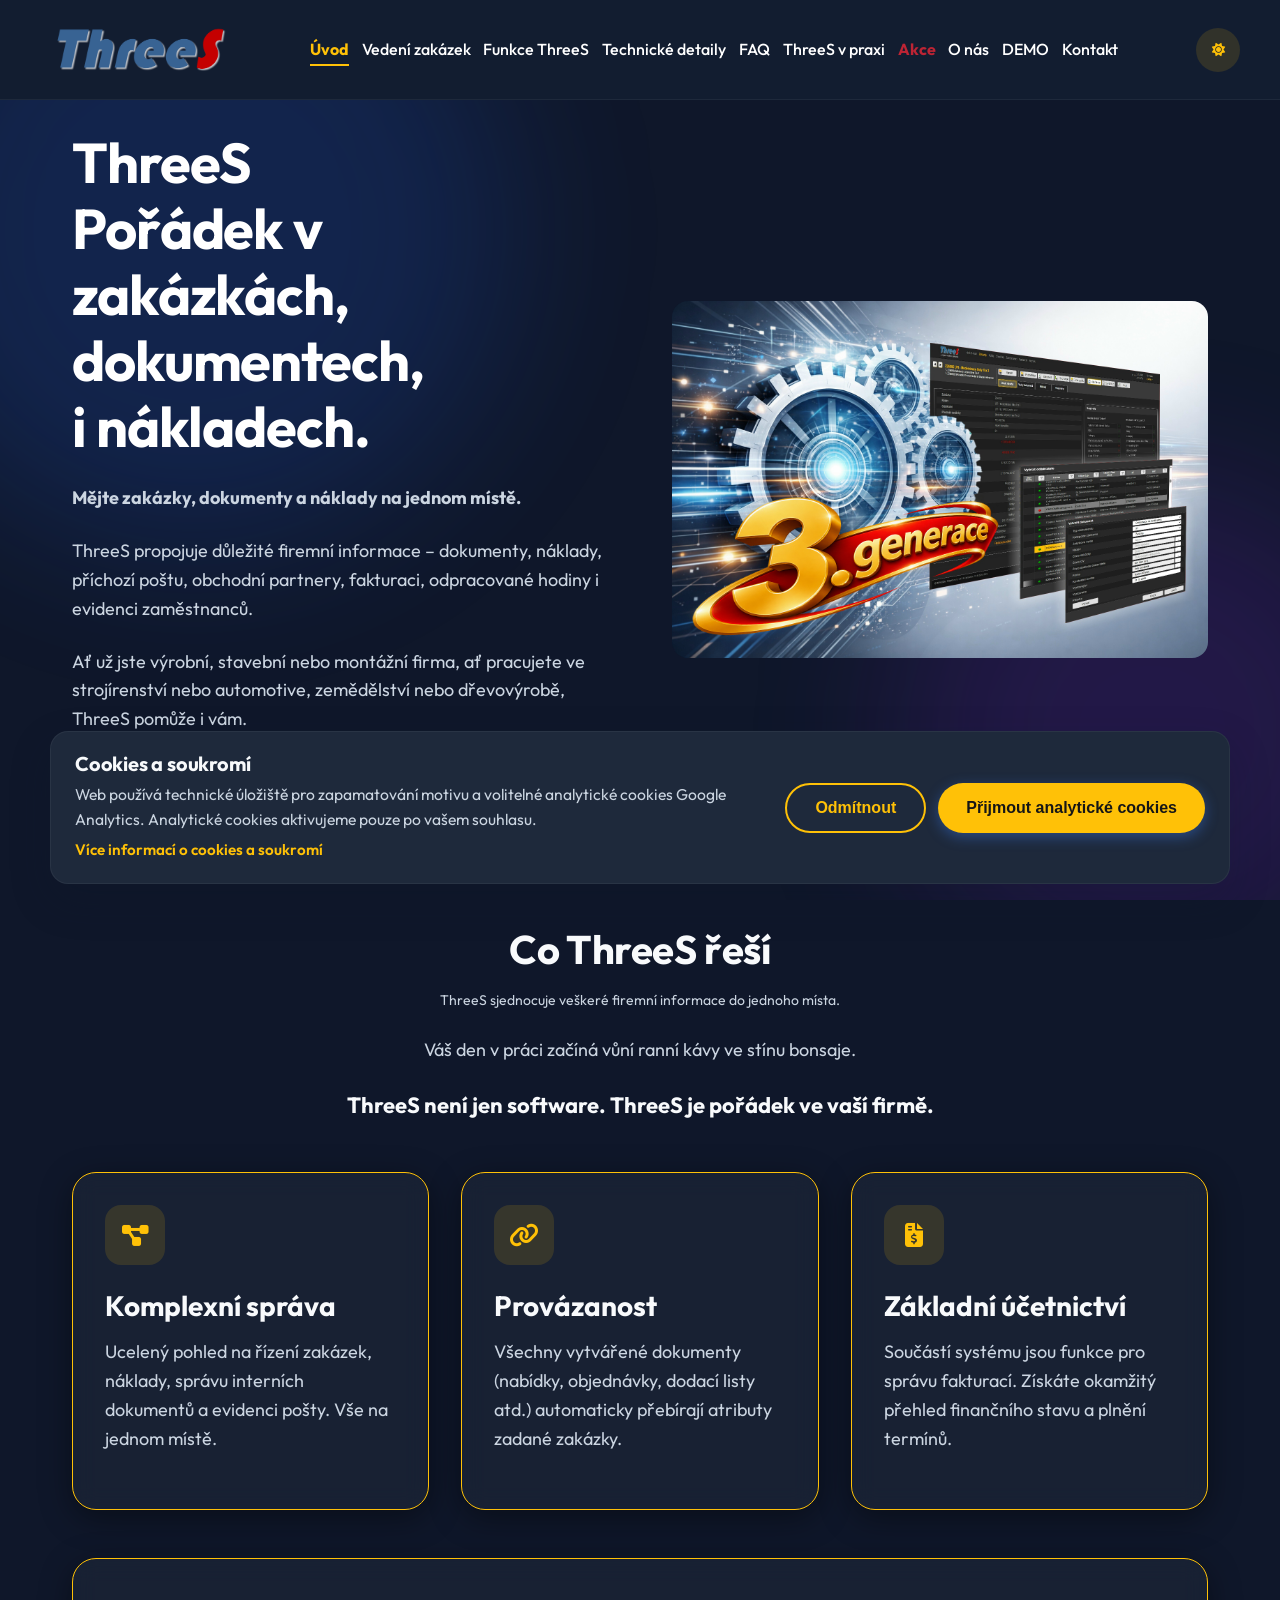
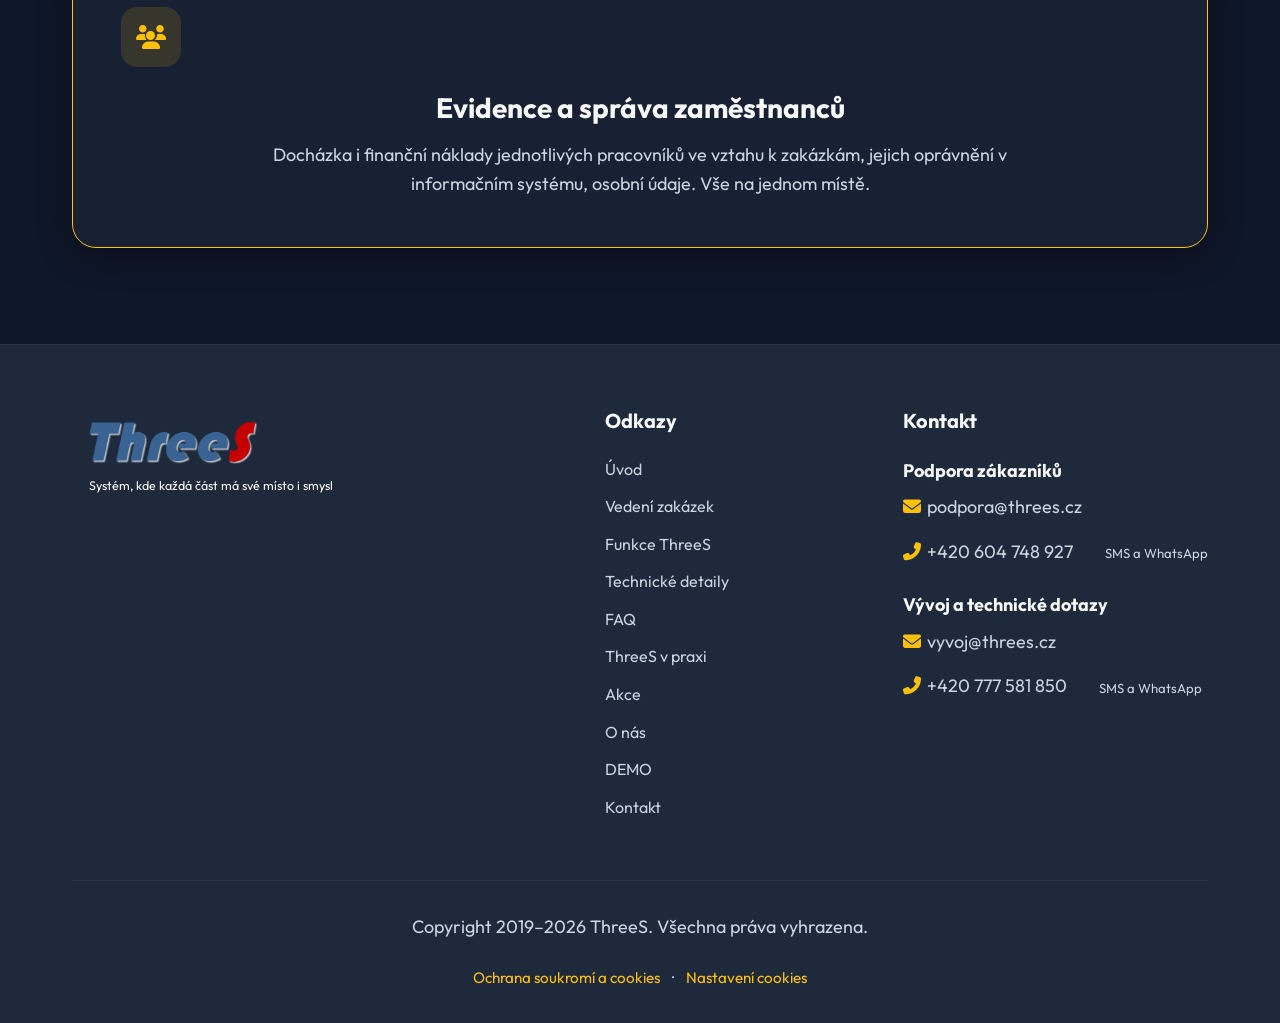
==== commit a97b68ec: "Přidej responzivní mobilní menu s přepínačem v hlavičce - Na všech stránkách nahrazuji statickou nav" ====
--- a/index.html
+++ b/index.html
@@ -64,7 +64,7 @@
 }
 </script>
 <link href="images/favicon_threes.png" rel="icon" type="image/png"/>
-<link href="style.css?v=20261031-17" rel="stylesheet"/>
+<link href="style.css?v=20261101-mobile-menu" rel="stylesheet"/>
 <link href="https://cdnjs.cloudflare.com/ajax/libs/font-awesome/6.4.0/css/all.min.css" rel="stylesheet"/>
 </head>
 <body class="page-index">
@@ -78,7 +78,11 @@
 <a class="logo" href="index.html">
 <img alt="ThreeS – oficiální logo" id="nav-logo" src="images/logo_ThreeS_final.png"/>
 </a>
-<nav class="nav-links"><a href="index.html">Úvod</a><a href="vedeni-zakazek.html">Vedení zakázek</a><a href="funkce.html">Funkce ThreeS</a><a href="technicke-detaily.html">Technické detaily</a><a href="faq.html">FAQ</a><a href="threes-praxe.html">ThreeS v praxi</a><a href="akce.html">Akce</a><a href="o-nas.html">O nás</a><a href="demo.html">DEMO</a><a href="kontakt.html">Kontakt</a></nav>
+<button aria-controls="primary-navigation" aria-expanded="false" aria-label="Otevřít menu" class="menu-toggle" hidden type="button">
+<svg aria-hidden="true" viewBox="0 0 24 24"><path class="menu-open-icon" d="M3 6h18M3 12h18M3 18h18"/><path class="menu-close-icon" d="m6 6 12 12M18 6 6 18"/></svg>
+<span>Menu</span>
+</button>
+<nav aria-label="Hlavní navigace" class="nav-links" id="primary-navigation"><a href="index.html">Úvod</a><a href="vedeni-zakazek.html">Vedení zakázek</a><a href="funkce.html">Funkce ThreeS</a><a href="technicke-detaily.html">Technické detaily</a><a href="faq.html">FAQ</a><a href="threes-praxe.html">ThreeS v praxi</a><a href="akce.html">Akce</a><a href="o-nas.html">O nás</a><a href="demo.html">DEMO</a><a href="kontakt.html">Kontakt</a></nav>
 <button aria-label="Přepnout motiv" class="theme-toggle" id="theme-toggle">
 <i class="fas fa-moon"></i>
 </button>
@@ -172,6 +176,6 @@
 </footer>
 <!-- Skripty -->
 <script src="cookie-consent.js"></script>
-<script src="script.js"></script>
+<script src="script.js?v=20261101-mobile-menu"></script>
 <script src="year.js"></script><script src="akce-visibility.js"></script></body>
 </html>
--- a/style.css
+++ b/style.css
@@ -255,6 +255,46 @@
     font-weight: 700;
 }
 
+.menu-toggle {
+    display: none;
+    align-items: center;
+    justify-content: center;
+    gap: 0.5rem;
+    min-height: 44px;
+    padding: 0.5rem 0.75rem;
+    border: 1px solid var(--text-secondary);
+    border-radius: 10px;
+    background: var(--bg-secondary);
+    color: var(--text-primary);
+    font: inherit;
+    font-weight: 600;
+    cursor: pointer;
+}
+
+.menu-toggle svg {
+    width: 22px;
+    height: 22px;
+    fill: none;
+    stroke: currentColor;
+    stroke-width: 2;
+    stroke-linecap: round;
+}
+
+.menu-toggle .menu-close-icon,
+.menu-toggle[aria-expanded="true"] .menu-open-icon {
+    display: none;
+}
+
+.menu-toggle[aria-expanded="true"] .menu-close-icon {
+    display: block;
+}
+
+.menu-toggle:focus-visible,
+.nav-links a:focus-visible {
+    outline: 3px solid var(--threes-yellow, #ffc107);
+    outline-offset: 3px;
+}
+
 /* Buttons & Controls */
 .btn {
     display: inline-flex;
@@ -741,9 +781,66 @@
 }
 
 @media (max-width: 768px) {
+    .nav-container {
+        flex-wrap: nowrap;
+        gap: 0.5rem;
+        padding: 0.75rem 1rem;
+    }
+
+    .nav-container > .logo {
+        margin-right: auto;
+        min-width: 0;
+    }
+
+    .nav-container > .theme-toggle {
+        flex-shrink: 0;
+    }
+
+    .menu-toggle:not([hidden]) {
+        display: inline-flex;
+        flex-shrink: 0;
+    }
+
     .nav-links {
         display: none;
-        /* Mobile menu could be added here */
+        position: absolute;
+        top: 100%;
+        left: 0;
+        right: 0;
+        padding: 1rem;
+        max-height: calc(100vh - 80px);
+        max-height: calc(100dvh - 80px);
+        overflow-y: auto;
+        overscroll-behavior: contain;
+        background: var(--bg-secondary);
+        border-bottom: 1px solid var(--text-secondary);
+        box-shadow: var(--glass-shadow);
+    }
+
+    .nav-links.is-open {
+        display: flex;
+        flex-direction: column;
+        align-items: stretch;
+        flex-wrap: nowrap;
+    }
+
+    header .nav-links a {
+        display: flex;
+        align-items: center;
+        min-height: 44px;
+        padding: 0.5rem 0.75rem;
+        border-radius: 8px;
+        color: var(--text-primary) !important;
+    }
+
+    header .nav-links a:hover,
+    header .nav-links a.nav-active {
+        background: var(--accent-light);
+        color: var(--text-primary) !important;
+    }
+
+    header .nav-links a::after {
+        display: none;
     }
 
     .section {
